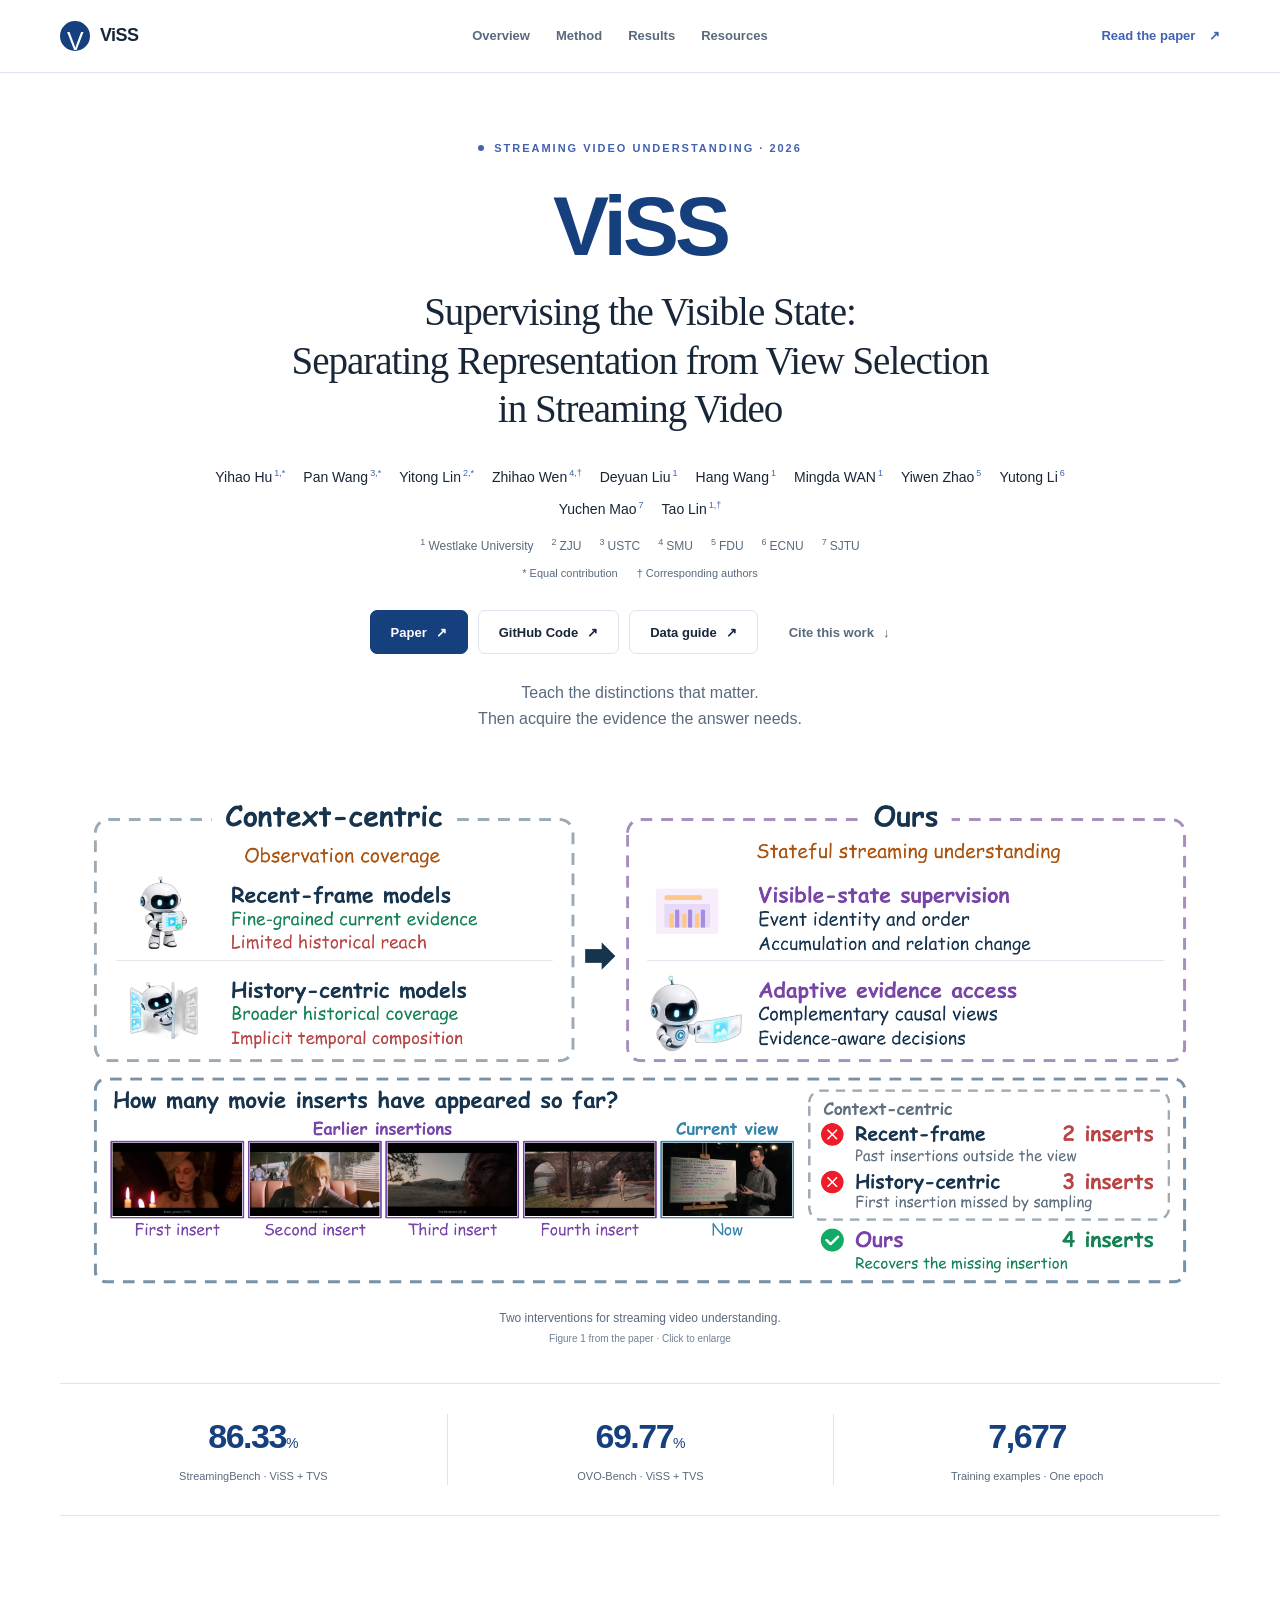
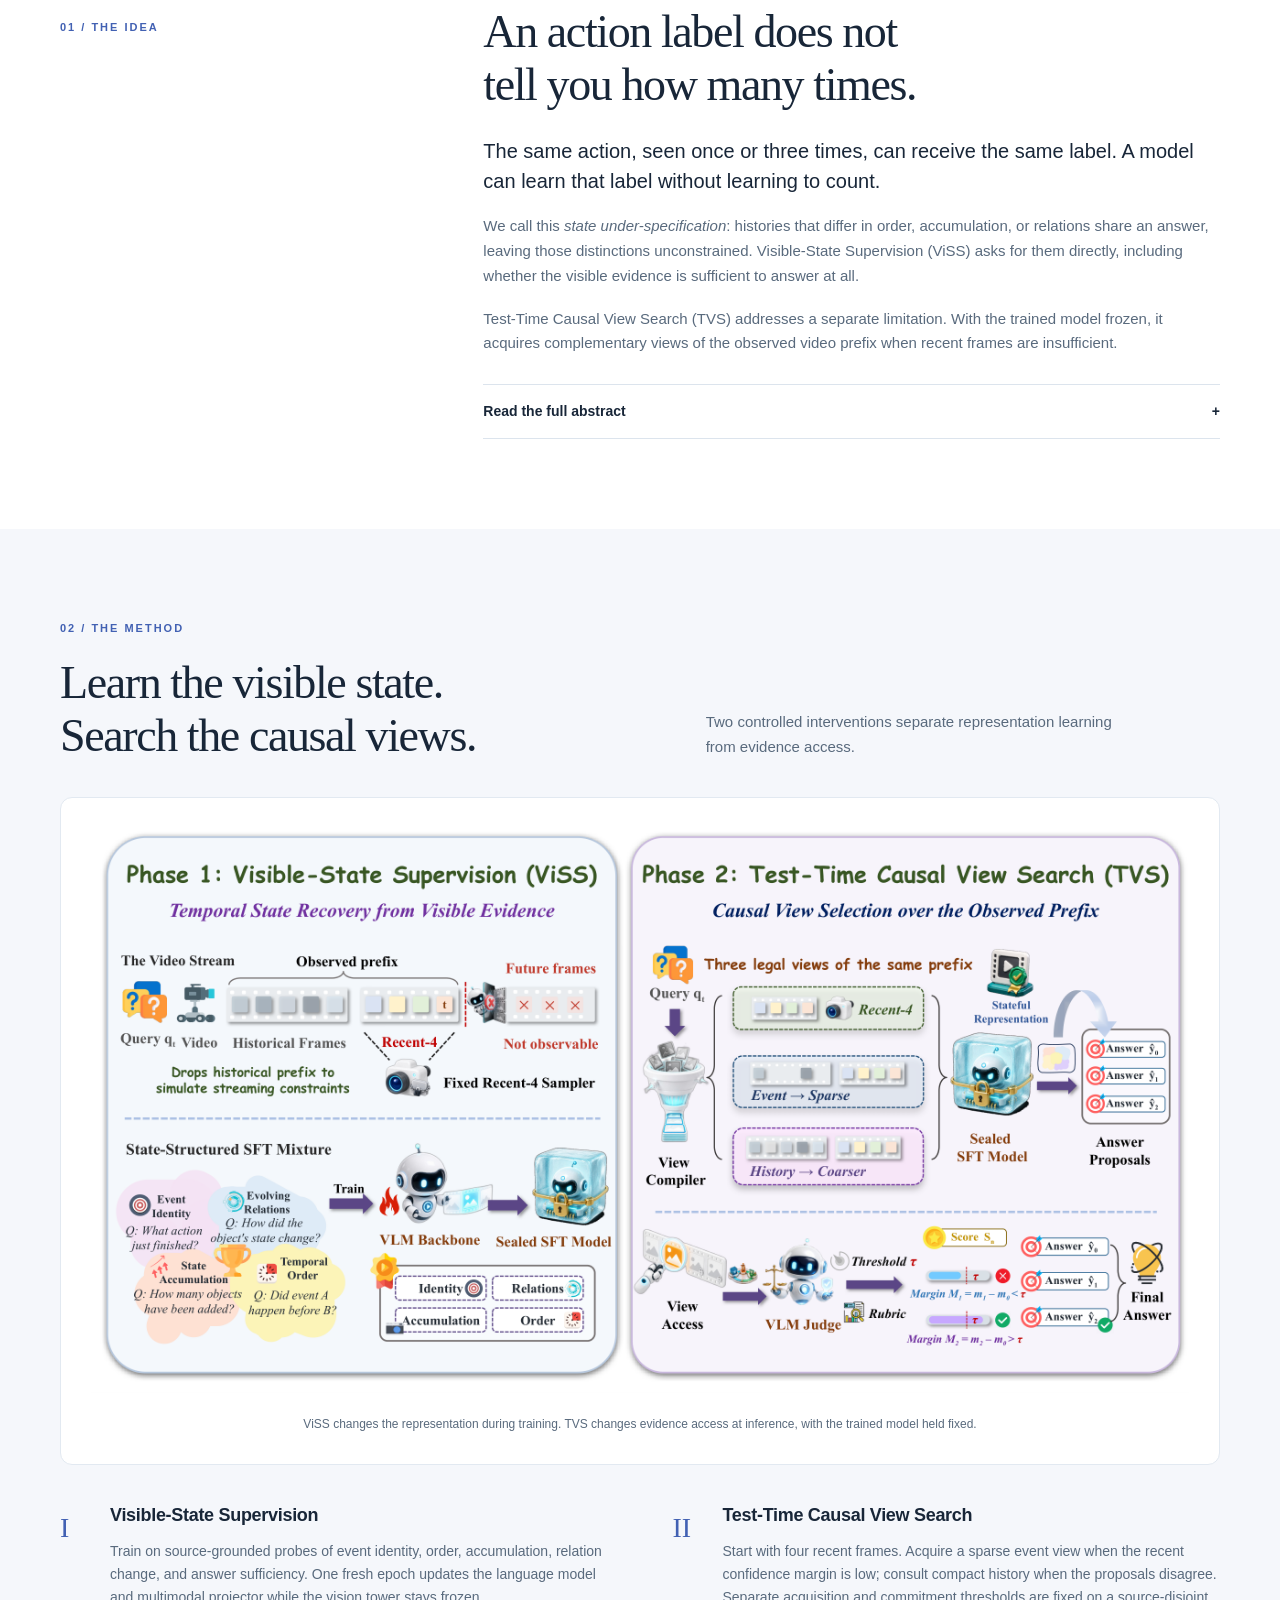
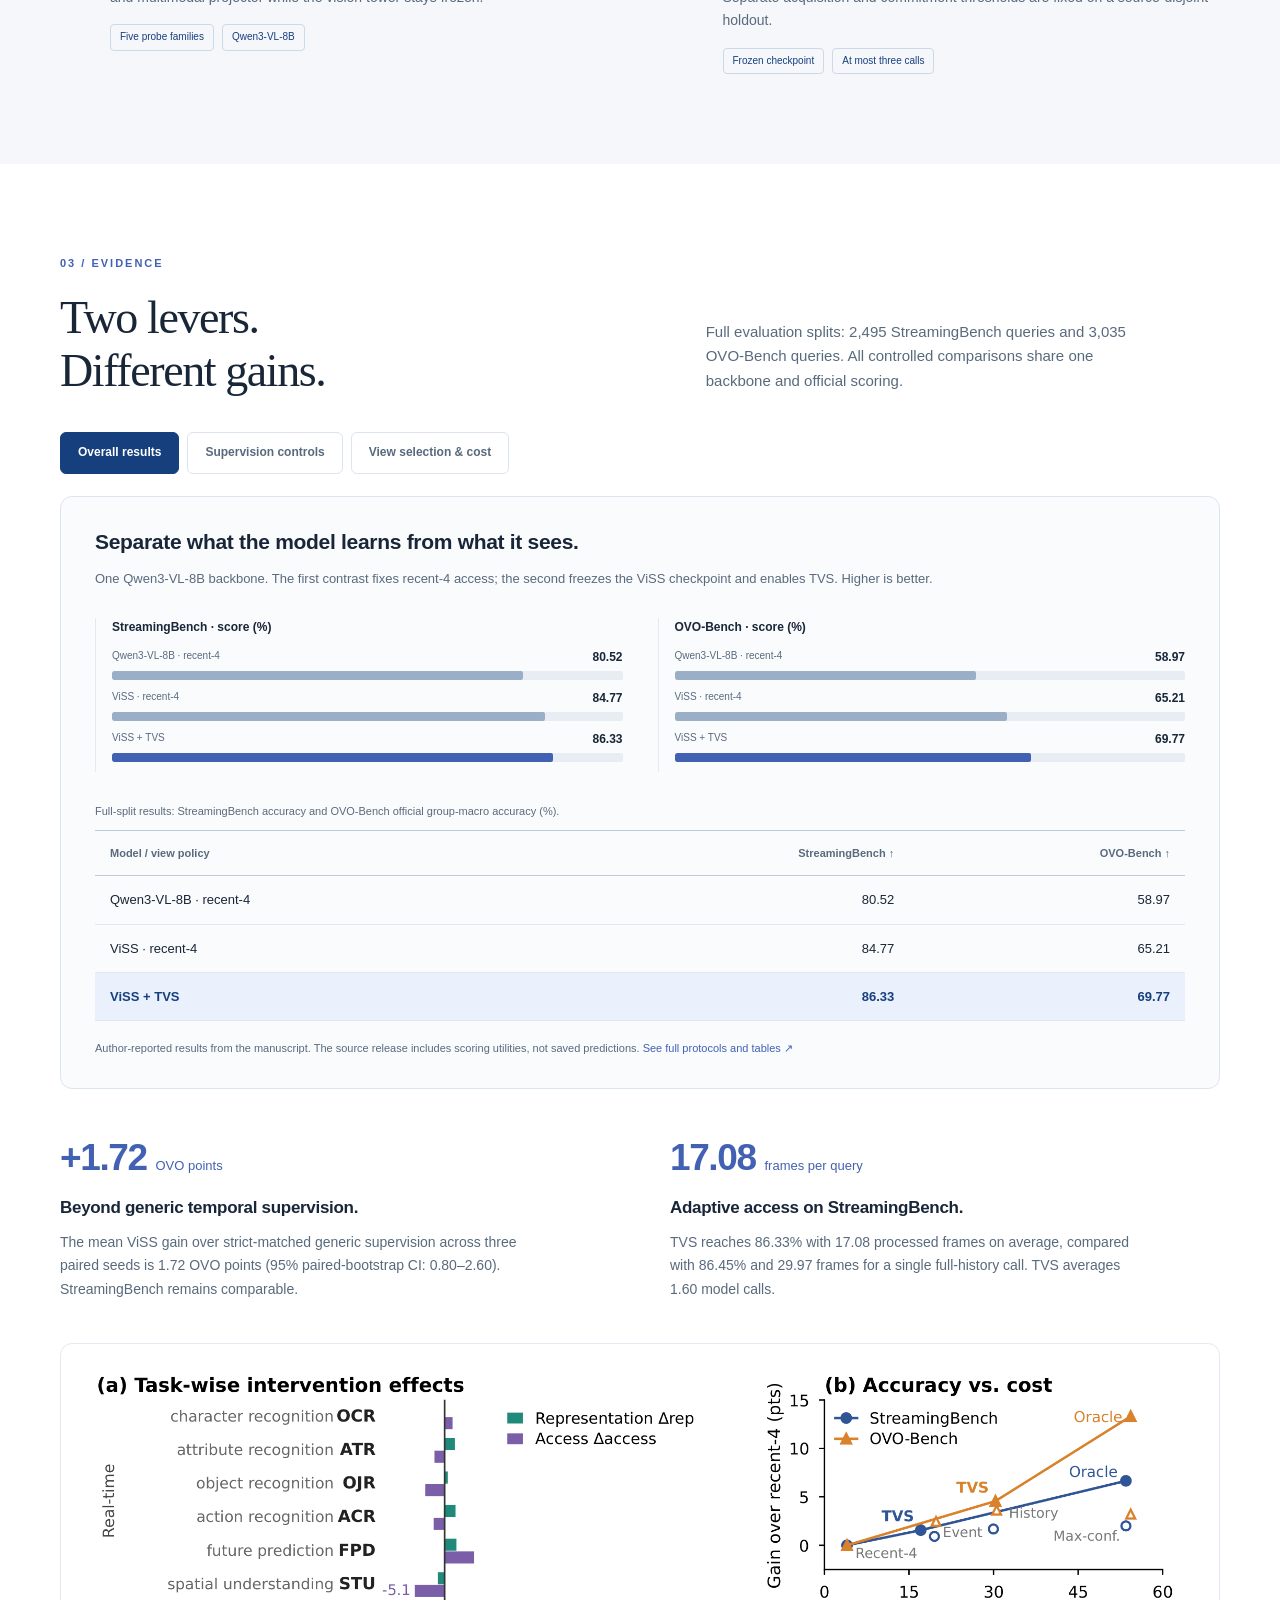
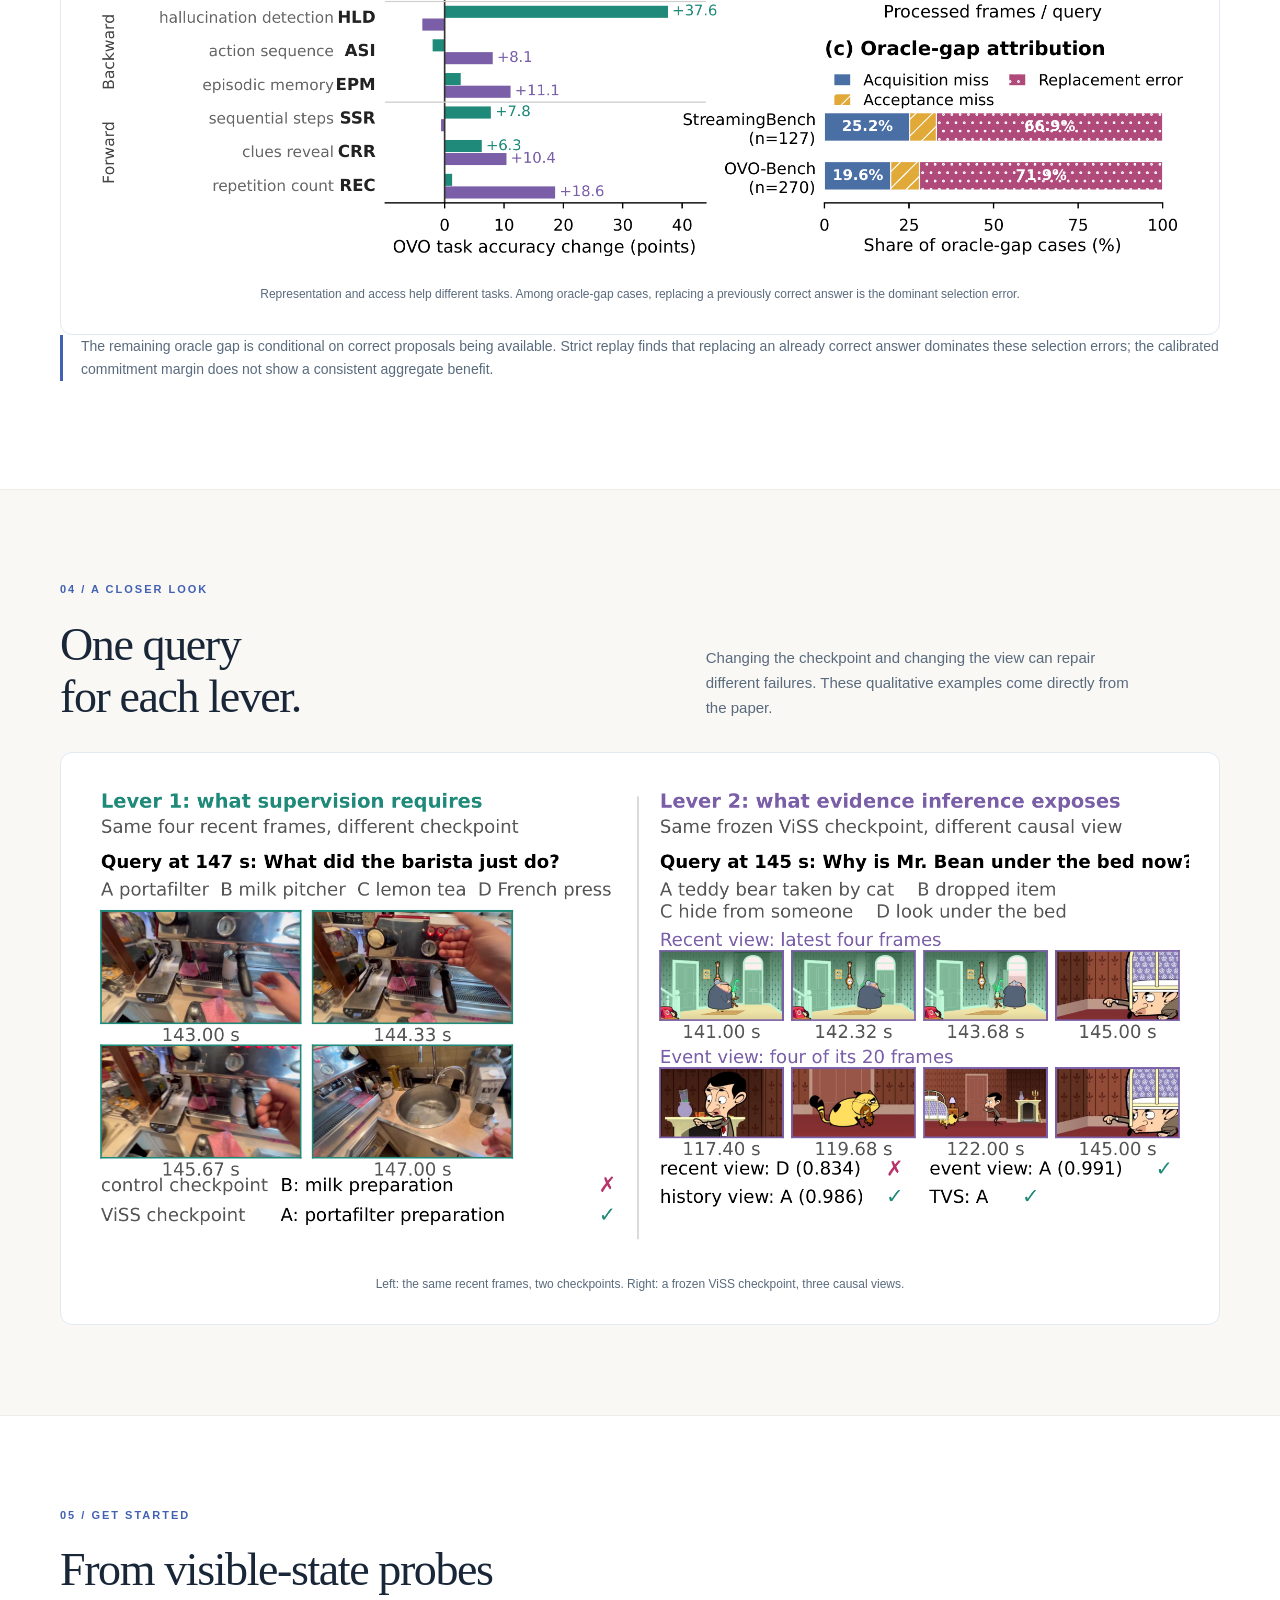
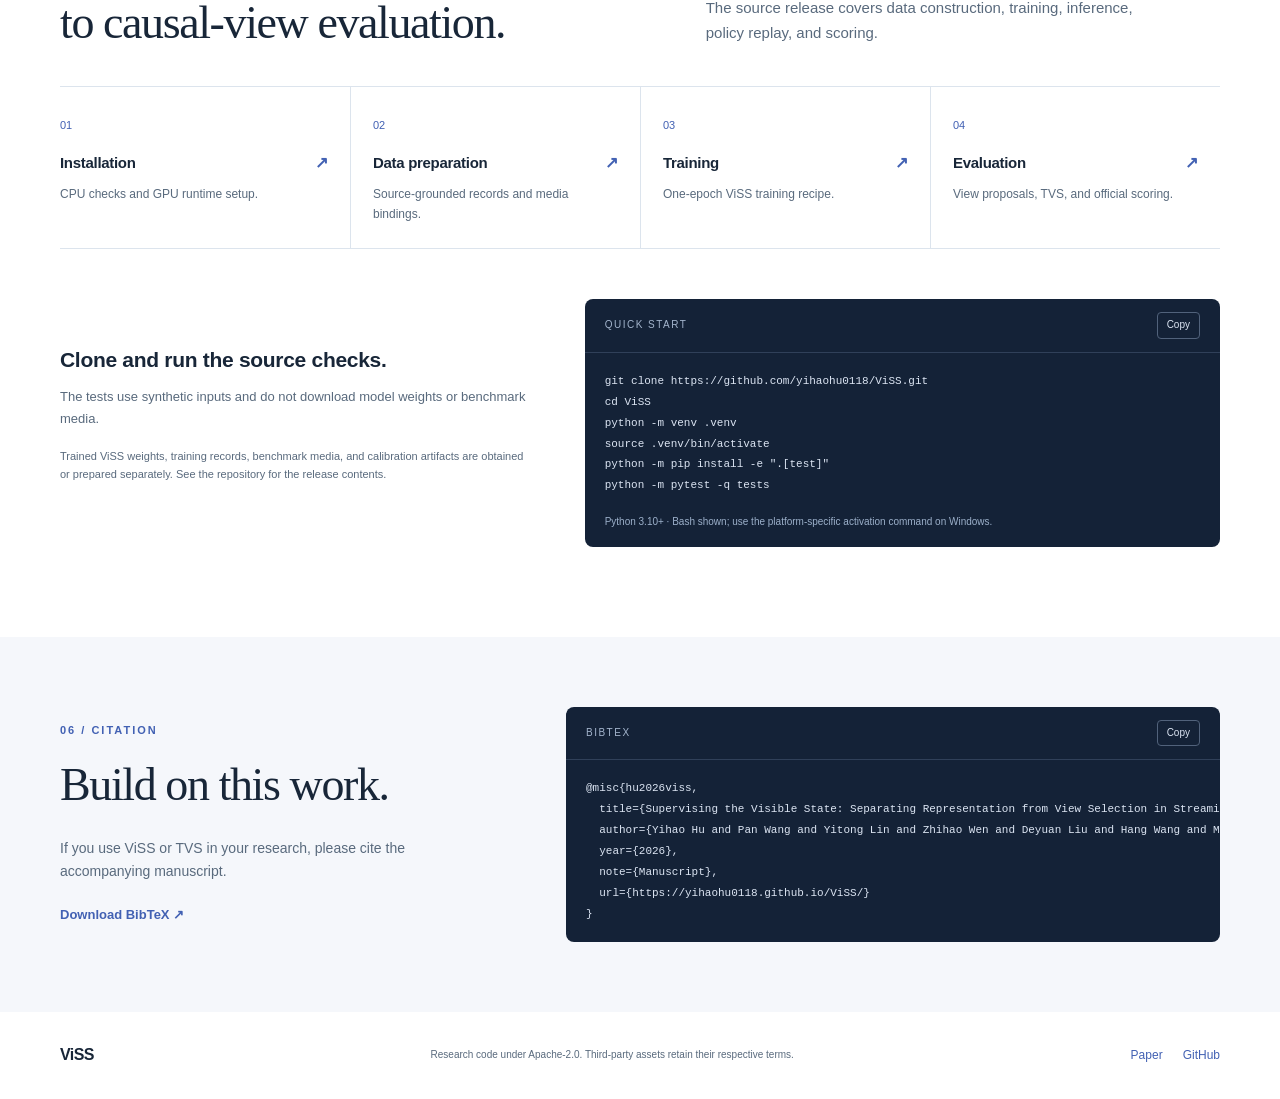
==== site/index.html @ 328c56e8 "Publish ViSS code and research project homepage" ====
<!doctype html>
<html lang="en">
<head>
  <meta charset="utf-8">
  <meta name="viewport" content="width=device-width, initial-scale=1">
  <meta name="description" content="ViSS supervises visible-state distinctions; Test-Time Causal View Search adapts evidence access for streaming video understanding. Paper, code, and results.">
  <meta name="theme-color" content="#f5f7fb">
  <meta property="og:title" content="ViSS — Supervising the Visible State">
  <meta property="og:description" content="Separating Representation from View Selection in Streaming Video.">
  <meta property="og:type" content="website">
  <meta property="og:url" content="https://yihaohu0118.github.io/ViSS/">
  <meta property="og:image" content="https://yihaohu0118.github.io/ViSS/assets/teaser.png">
  <meta name="twitter:card" content="summary_large_image">
  <link rel="canonical" href="https://yihaohu0118.github.io/ViSS/">
  <link rel="icon" type="image/svg+xml" href="assets/favicon.svg">
  <link rel="stylesheet" href="style.css">
  <title>ViSS | Supervising the Visible State</title>
  <script src="app.js" defer></script>
</head>
<body>
  <a class="skip-link" href="#main">Skip to content</a>
  <header class="site-header">
    <nav class="nav wrap" aria-label="Main navigation">
      <a class="wordmark" href="#top"><span class="brand-icon" aria-hidden="true">V</span>ViSS</a>
      <div class="nav-links"><a href="#overview">Overview</a><a href="#method">Method</a><a href="#results">Results</a><a href="#resources">Resources</a></div>
      <a class="nav-paper" href="assets/ViSS.pdf">Read the paper <span aria-hidden="true">↗</span></a>
    </nav>
  </header>
  <main id="main">
    <section id="top" class="hero wrap">
      <p class="eyebrow"><span></span> Streaming video understanding · 2026</p>
      <h1>ViSS</h1>
      <p class="paper-title">Supervising the Visible State:<br class="desktop-break"> Separating Representation from View Selection<br class="desktop-break"> in Streaming Video</p>
      <p class="authors"><span>Yihao Hu<sup>1,*</sup></span><span>Pan Wang<sup>3,*</sup></span><span>Yitong Lin<sup>2,*</sup></span><span>Zhihao Wen<sup>4,†</sup></span><span>Deyuan Liu<sup>1</sup></span><span>Hang Wang<sup>1</sup></span><span>Mingda WAN<sup>1</sup></span><span>Yiwen Zhao<sup>5</sup></span><span>Yutong Li<sup>6</sup></span><span>Yuchen Mao<sup>7</sup></span><span>Tao Lin<sup>1,†</sup></span></p>
      <p class="affiliations"><span><sup>1</sup>Westlake University</span><span><sup>2</sup>ZJU</span><span><sup>3</sup>USTC</span><span><sup>4</sup>SMU</span><span><sup>5</sup>FDU</span><span><sup>6</sup>ECNU</span><span><sup>7</sup>SJTU</span></p>
      <p class="author-notes">* Equal contribution <span>† Corresponding authors</span></p>
      <div class="hero-actions">
        <a class="button primary" href="assets/ViSS.pdf">Paper <span aria-hidden="true">↗</span></a>
        <a class="button" href="https://github.com/yihaohu0118/ViSS">GitHub Code <span aria-hidden="true">↗</span></a>
        <a class="button" href="https://github.com/yihaohu0118/ViSS/blob/main/docs/DATA.md">Data guide <span aria-hidden="true">↗</span></a>
        <a class="button subtle" href="#citation">Cite this work <span aria-hidden="true">↓</span></a>
      </div>
      <p class="hero-summary">Teach the distinctions that matter.<br>Then acquire the evidence the answer needs.</p>
      <figure class="hero-figure"><a href="assets/teaser.png" data-zoom><img src="assets/teaser.png" width="2100" height="936" alt="State under-specification leaves event identity, order, accumulation, relations, and answer sufficiency unconstrained. ViSS and TVS address representation and evidence access separately." fetchpriority="high"></a><figcaption>Two interventions for streaming video understanding. <span>Figure 1 from the paper · Click to enlarge</span></figcaption></figure>
      <div class="metrics" aria-label="Research highlights">
        <div><strong>86.33<span>%</span></strong><p>StreamingBench · ViSS + TVS</p></div>
        <div><strong>69.77<span>%</span></strong><p>OVO-Bench · ViSS + TVS</p></div>
        <div><strong>7,677</strong><p>Training examples · One epoch</p></div>
      </div>
    </section>

    <section id="overview" class="section overview wrap">
      <div class="section-label">01 / The idea</div>
      <div class="prose">
        <h2>An action label does not<br>tell you how many times.</h2>
        <p class="lead">The same action, seen once or three times, can receive the same label. A model can learn that label without learning to count.</p>
        <p>We call this <em>state under-specification</em>: histories that differ in order, accumulation, or relations share an answer, leaving those distinctions unconstrained. Visible-State Supervision (ViSS) asks for them directly, including whether the visible evidence is sufficient to answer at all.</p>
        <p>Test-Time Causal View Search (TVS) addresses a separate limitation. With the trained model frozen, it acquires complementary views of the observed video prefix when recent frames are insufficient.</p>
        <details class="abstract"><summary>Read the full abstract <span aria-hidden="true">+</span></summary><div id="abstract-text">An action seen once and the same action seen three times receive the same action-recognition label, so that supervision does not require a model to count. Answers shared across histories that differ in event order, accumulation, or relations leave those distinctions unconstrained; we call this state under-specification. Visible-State Supervision (ViSS) addresses it by training on source-grounded probes of event identity, order, accumulation, relation change, and answer sufficiency; under the same recent-frame interface it improves OVO-Bench over a strict-matched generic temporal supervision baseline while remaining comparable on StreamingBench, with the largest gain in hallucination detection. Test-Time Causal View Search (TVS) then adapts evidence access while keeping the learned model fixed, expanding from recent frames to sparse event and compact history views on demand. The two interventions separate representation from view selection: supervision particularly benefits hallucination detection and causal reasoning, access particularly benefits event recall and forward reasoning. Together they reach the best reported accuracy among the published systems compared here on StreamingBench and OVO-Bench at a fraction of the processed frames of exhaustive selection, and strict replay shows that most of the remaining gap to a three-view oracle is a correct answer that was later replaced. Streaming accuracy depends on what supervision asks the model to keep, what evidence inference exposes, and whether the model keeps a correct answer once it has one.<p><strong>Code:</strong> <a href="https://github.com/yihaohu0118/ViSS">github.com/yihaohu0118/ViSS</a><br><strong>Project Homepage:</strong> <a href="https://yihaohu0118.github.io/ViSS/">yihaohu0118.github.io/ViSS/</a></p></div></details>
      </div>
    </section>

    <section id="method" class="section method-section">
      <div class="wrap">
        <div class="section-label">02 / The method</div>
        <div class="section-heading"><h2>Learn the visible state.<br>Search the causal views.</h2><p>Two controlled interventions separate representation learning from evidence access.</p></div>
        <figure class="figure-panel"><a href="assets/method.png" data-zoom><img src="assets/method.png" width="2400" height="1234" alt="Phase 1 trains visible-state probes. Phase 2 freezes the model and expands from recent to event and compact-history views on demand." loading="lazy"></a><figcaption>ViSS changes the representation during training. TVS changes evidence access at inference, with the trained model held fixed.</figcaption></figure>
        <div class="method-steps">
          <article><span class="step-number">I</span><h3>Visible-State Supervision</h3><p>Train on source-grounded probes of event identity, order, accumulation, relation change, and answer sufficiency. One fresh epoch updates the language model and multimodal projector while the vision tower stays frozen.</p><div class="small-tags"><span>Five probe families</span><span>Qwen3-VL-8B</span></div></article>
          <article><span class="step-number">II</span><h3>Test-Time Causal View Search</h3><p>Start with four recent frames. Acquire a sparse event view when the recent confidence margin is low; consult compact history when the proposals disagree. Separate acquisition and commitment thresholds are fixed on a source-disjoint holdout.</p><div class="small-tags"><span>Frozen checkpoint</span><span>At most three calls</span></div></article>
        </div>
      </div>
    </section>

    <section id="results" class="section wrap">
      <div class="section-label">03 / Evidence</div>
      <div class="section-heading"><h2>Two levers.<br>Different gains.</h2><p>Full evaluation splits: 2,495 StreamingBench queries and 3,035 OVO-Bench queries. All controlled comparisons share one backbone and official scoring.</p></div>
      <div class="result-tabs" role="group" aria-label="Choose a result comparison">
        <button type="button" class="active" data-result="matched" aria-pressed="true">Overall results</button>
        <button type="button" data-result="controls" aria-pressed="false">Supervision controls</button>
        <button type="button" data-result="access" aria-pressed="false">View selection &amp; cost</button>
      </div>
      <div class="results-panel" aria-live="polite" aria-atomic="true">
        <h3 id="results-title">Separate what the model learns from what it sees.</h3>
        <p id="results-note">One Qwen3-VL-8B backbone. First fix recent-4 access; then freeze the ViSS checkpoint and enable TVS. Higher is better.</p>
        <div id="result-chart" class="chart" aria-hidden="true"></div>
        <div class="table-scroll" tabindex="0" aria-label="Benchmark result table">
          <table id="results-table">
            <caption>Full-split StreamingBench accuracy and OVO-Bench official group-macro accuracy (%).</caption>
            <thead><tr><th scope="col">Model / view policy</th><th scope="col">StreamingBench ↑</th><th scope="col">OVO-Bench ↑</th></tr></thead>
            <tbody><tr><th scope="row">Qwen3-VL-8B · recent-4</th><td>80.52</td><td>58.97</td></tr><tr><th scope="row">ViSS · recent-4</th><td>84.77</td><td>65.21</td></tr><tr class="highlight"><th scope="row">ViSS + TVS</th><td>86.33</td><td>69.77</td></tr></tbody>
          </table>
        </div>
        <p class="source-note">Author-reported results from the manuscript. The source release includes scoring utilities, not saved predictions. <a href="assets/ViSS.pdf">See full protocols and tables ↗</a></p>
      </div>
      <div class="findings">
        <article><p class="finding-number">+1.72 <small>OVO points</small></p><h3>Beyond generic temporal supervision.</h3><p>The mean ViSS gain over strict-matched generic supervision across three paired seeds is 1.72 OVO points (95% paired-bootstrap CI: 0.80–2.60). StreamingBench remains comparable.</p></article>
        <article><p class="finding-number">17.08 <small>frames per query</small></p><h3>Adaptive access on StreamingBench.</h3><p>TVS reaches 86.33% with 17.08 processed frames on average, compared with 86.45% and 29.97 frames for a single full-history call. TVS averages 1.60 model calls.</p></article>
      </div>
      <figure class="figure-panel wide-figure"><a href="assets/results.png" data-zoom><img src="assets/results.png" width="2100" height="936" alt="Task-level gains from representation and access, accuracy versus processed frames, and attribution of selection errors within the three-view oracle gap." loading="lazy"></a><figcaption>Representation and access help different tasks. Among oracle-gap cases, replacing a previously correct answer is the dominant selection error.</figcaption></figure>
      <p class="research-note">The remaining oracle gap is conditional on correct proposals being available. Strict replay finds that replacing an already correct answer dominates these selection errors; the calibrated commitment margin does not show a consistent aggregate benefit.</p>
    </section>

    <section class="section examples-section case-section">
      <div class="wrap">
        <div class="section-label">04 / A closer look</div>
        <div class="section-heading"><h2>One query<br>for each lever.</h2><p>Changing the checkpoint and changing the view can repair different failures. These qualitative examples come directly from the paper.</p></div>
        <figure class="figure-panel"><a href="assets/cases.png" data-zoom><img src="assets/cases.png" width="2100" height="898" alt="Two examples separate a checkpoint change under fixed recent frames from a view change on one frozen checkpoint." loading="lazy"></a><figcaption>Left: the same recent frames, two checkpoints. Right: a frozen ViSS checkpoint, three causal views.</figcaption></figure>
      </div>
    </section>

    <section id="resources" class="section wrap">
      <div class="section-label">05 / Get started</div>
      <div class="section-heading"><h2>From visible-state probes<br>to causal-view evaluation.</h2><p>The source release covers data construction, training, inference, policy replay, and scoring.</p></div>
      <div class="resource-grid">
        <a href="https://github.com/yihaohu0118/ViSS/blob/main/docs/INSTALL.md"><span class="resource-index">01</span><h3>Installation <span>↗</span></h3><p>CPU checks and GPU runtime setup.</p></a>
        <a href="https://github.com/yihaohu0118/ViSS/blob/main/docs/DATA.md"><span class="resource-index">02</span><h3>Data preparation <span>↗</span></h3><p>Source-grounded records and media bindings.</p></a>
        <a href="https://github.com/yihaohu0118/ViSS/blob/main/docs/TRAINING.md"><span class="resource-index">03</span><h3>Training <span>↗</span></h3><p>One-epoch ViSS training recipe.</p></a>
        <a href="https://github.com/yihaohu0118/ViSS/blob/main/docs/EVALUATION.md"><span class="resource-index">04</span><h3>Evaluation <span>↗</span></h3><p>View proposals, TVS, and official scoring.</p></a>
      </div>
      <div class="quickstart">
        <div><h3>Clone and run the source checks.</h3><p>The tests use synthetic inputs and do not download model weights or benchmark media.</p><p class="muted">Trained ViSS weights, training records, benchmark media, and calibration artifacts are obtained or prepared separately. See the repository for the release contents.</p></div>
        <div class="code-panel"><div class="code-label">Quick start <button type="button" class="copy-button" data-copy="quickstart">Copy</button></div><pre><code id="quickstart">git clone https://github.com/yihaohu0118/ViSS.git
cd ViSS
python -m venv .venv
source .venv/bin/activate
python -m pip install -e ".[test]"
python -m pytest -q tests</code></pre><p class="code-footnote">Python 3.10+ · Bash shown; use the platform-specific activation command on Windows.</p></div>
      </div>
    </section>

    <section id="citation" class="section citation-section">
      <div class="wrap citation-grid">
        <div><div class="section-label">06 / Citation</div><h2>Build on this work.</h2><p>If you use ViSS or TVS in your research, please cite the accompanying manuscript.</p><a class="text-link" href="assets/citation.bib" download>Download BibTeX ↗</a></div>
        <div class="code-panel"><div class="code-label">BibTeX <button type="button" class="copy-button" data-copy="bibtex">Copy</button></div><pre><code id="bibtex">@misc{hu2026viss,
  title={Supervising the Visible State: Separating Representation from View Selection in Streaming Video},
  author={Yihao Hu and Pan Wang and Yitong Lin and Zhihao Wen and Deyuan Liu and Hang Wang and Mingda Wan and Yiwen Zhao and Yutong Li and Yuchen Mao and Tao Lin},
  year={2026},
  note={Manuscript},
  url={https://yihaohu0118.github.io/ViSS/}
}</code></pre></div>
      </div>
    </section>
  </main>
  <footer class="footer wrap"><a class="wordmark" href="#top">ViSS</a><p>Research code under Apache-2.0. Third-party assets retain their respective terms.</p><div><a href="assets/ViSS.pdf">Paper</a><a href="https://github.com/yihaohu0118/ViSS">GitHub</a></div></footer>
  <dialog id="image-viewer" aria-label="Expanded research figure"><button type="button" class="close-viewer">Close ×</button><img id="expanded-image" alt=""><p id="expanded-caption"></p></dialog>
  <p id="copy-status" class="sr-only" role="status" aria-live="polite"></p>
</body>
</html>
---- site/style.css ----
:root{--ink:#182638;--muted:#596a7d;--blue:#285db7;--deep:#163f7e;--line:#dce4ed;--light:#f2f6fb;--paper:#fff;--serif:Georgia,"Times New Roman",serif}
*{box-sizing:border-box}html{scroll-behavior:smooth;scroll-padding-top:85px}body{margin:0;color:var(--ink);background:var(--paper);font-family:Inter,-apple-system,BlinkMacSystemFont,"Segoe UI",sans-serif;line-height:1.65;-webkit-font-smoothing:antialiased}a{color:var(--blue);text-decoration:none}a:hover{text-decoration:underline}button{font:inherit;cursor:pointer}a,button,summary{touch-action:manipulation}button:focus-visible,a:focus-visible,summary:focus-visible,[tabindex]:focus-visible{outline:3px solid #de9d1c;outline-offset:5px}.wrap{width:min(1160px,calc(100% - 64px));margin-inline:auto}.site-header{position:sticky;top:0;z-index:10;background:rgba(255,255,255,.96);border-bottom:1px solid var(--line);backdrop-filter:blur(16px)}.nav{height:72px;display:flex;align-items:center;justify-content:space-between;gap:24px}.wordmark{font-size:18px;font-weight:750;letter-spacing:-.6px;color:var(--ink);display:inline-flex;align-items:center;gap:10px}.brand-icon{display:grid;place-items:center;width:30px;height:30px;background:var(--deep);color:#fff;border-radius:50%;font-size:25px;font-weight:400}.nav-links{display:flex;gap:26px}.nav-links a,.nav-paper{font-size:13px;font-weight:600;color:var(--muted)}.nav-paper{color:var(--blue)}.nav-paper span{margin-left:10px}.hero{text-align:center;padding-top:66px}.eyebrow,.section-label{text-transform:uppercase;letter-spacing:2px;font-size:11px;font-weight:700;color:var(--blue)}.eyebrow{display:flex;justify-content:center;align-items:center;gap:10px}.eyebrow span{width:6px;height:6px;border-radius:50%;background:var(--blue)}h1{font-size:clamp(48px,7vw,84px);line-height:1.08;letter-spacing:-4px;font-weight:750;color:var(--deep);margin:24px 0 16px}.paper-title{font-family:var(--serif);font-size:clamp(24px,3.1vw,39px);line-height:1.25;letter-spacing:-1px;margin:0 auto 30px;max-width:1000px}.authors{display:flex;flex-wrap:wrap;justify-content:center;gap:5px 18px;max-width:900px;margin:0 auto;font-size:14px;font-weight:500;line-height:1.9}.authors sup{font-size:9px;margin-left:2px;color:var(--blue)}.affiliations{display:flex;flex-wrap:wrap;justify-content:center;gap:4px 18px;color:var(--muted);font-size:12px;margin:13px 0 7px}.affiliations sup{font-size:9px;margin-right:3px}.author-notes{font-size:11px;color:var(--muted);margin:0}.author-notes span{margin-left:16px}.hero-actions{display:flex;justify-content:center;gap:10px;flex-wrap:wrap;margin:28px 0 26px}.button{display:inline-flex;align-items:center;justify-content:center;gap:9px;min-height:44px;padding:9px 20px;background:white;border:1px solid var(--line);border-radius:7px;font-size:13px;font-weight:650;color:var(--ink);transition:background .15s,transform .15s}.button:hover{background:var(--light);text-decoration:none;transform:translateY(-2px)}.button svg{width:16px;height:16px}.button.primary{background:var(--deep);border-color:var(--deep);color:white}.button.primary:hover{background:var(--blue)}.button.subtle{border-color:transparent;color:var(--muted)}.hero-summary{font-size:16px;color:var(--muted);line-height:1.6;margin:0 0 36px}figure{margin:0}img{display:block;max-width:100%;height:auto}figure a{display:block;cursor:zoom-in}figure figcaption{font-size:12px;line-height:1.6;color:var(--muted);margin-top:17px}.hero-figure{padding:22px 16px 0}.hero-figure figcaption span{display:block;font-size:10px;color:#718093;margin-top:3px}.metrics{display:grid;grid-template-columns:repeat(3,1fr);border-top:1px solid var(--line);border-bottom:1px solid var(--line);padding:30px 0;margin-top:36px}.metrics>div+div{border-left:1px solid var(--line)}.metrics strong{font-size:34px;letter-spacing:-1.5px;color:var(--deep);font-weight:650;line-height:1.3}.metrics strong span{font-size:14px;letter-spacing:0;font-weight:500}.metrics p{font-size:11px;color:var(--muted);margin:8px 8px 0}.section{padding-top:90px;padding-bottom:90px;scroll-margin-top:0}.section-label{margin-bottom:20px}.overview{display:grid;grid-template-columns:1fr 2fr;gap:55px}.overview>.section-label{padding-top:12px}h2{font-family:var(--serif);font-weight:400;font-size:clamp(31px,4vw,46px);line-height:1.15;letter-spacing:-1.4px;margin:0 0 25px}p{margin:0 0 18px}.prose p,.section-heading p,.example-grid p,.quickstart p,.citation-grid p{color:var(--muted);font-size:15px}.prose .lead{font-size:20px;color:var(--ink);line-height:1.5}.abstract{border-top:1px solid var(--line);border-bottom:1px solid var(--line);margin-top:28px;font-size:14px}.abstract summary{padding:15px 0;list-style:none;cursor:pointer;display:flex;justify-content:space-between;font-weight:600}.abstract summary::-webkit-details-marker{display:none}.abstract[open] summary span{transform:rotate(45deg)}.abstract #abstract-text{padding:4px 0 18px;color:var(--muted);line-height:1.8}.method-section{background:var(--light)}.section-heading{display:grid;grid-template-columns:1.1fr 1fr;gap:80px;align-items:end;margin-bottom:34px}.section-heading h2{margin-bottom:0}.section-heading p{max-width:440px;margin:0 0 4px}.figure-panel{background:white;padding:30px;border:1px solid #e2e9f1;border-radius:12px}.figure-panel figcaption{text-align:center;max-width:850px;margin:22px auto 0}.method-steps{display:grid;grid-template-columns:1fr 1fr;gap:65px;margin-top:38px}.method-steps article{position:relative;padding-left:50px}.step-number{position:absolute;left:0;top:2px;font-family:var(--serif);font-size:28px;color:var(--blue)}h3{font-size:18px;line-height:1.4;letter-spacing:-.3px;margin:0 0 12px;font-weight:650}.method-steps p{font-size:14px;color:var(--muted);margin-bottom:15px}.small-tags{display:flex;flex-wrap:wrap;gap:8px;font-size:10px;color:var(--deep)}.small-tags span{padding:4px 9px;border:1px solid #ccd9e8;border-radius:4px}.result-tabs{display:flex;gap:8px;margin-bottom:22px;flex-wrap:wrap}.result-tabs button{padding:10px 17px;border:1px solid var(--line);border-radius:6px;background:white;font-size:12px;font-weight:600;color:var(--muted)}.result-tabs button.active{background:var(--deep);border-color:var(--deep);color:white}.results-panel{background:#fafbfd;border:1px solid var(--line);border-radius:12px;padding:30px 34px}.results-panel h3{font-size:21px}.results-panel>p{font-size:13px;color:var(--muted);max-width:850px}.chart{display:grid;grid-template-columns:repeat(3,1fr);gap:35px;margin:28px 0 30px}.chart-column{border-left:1px solid #e5eaf0;padding-left:16px}.chart-title{font-size:12px;font-weight:650;margin-bottom:12px}.bar-row{margin:10px 0}.bar-label{display:flex;justify-content:space-between;font-size:10px;color:var(--muted);gap:6px;line-height:1.4}.bar-label strong{font-size:12px;color:var(--ink)}.bar-track{height:9px;border-radius:2px;background:#e8edf3;overflow:hidden;margin-top:5px}.bar-fill{height:100%;background:#9baec8;border-radius:2px}.bar-fill.ours{background:var(--blue)}.table-scroll{overflow-x:auto}table{border-collapse:collapse;width:100%;text-align:right;font-size:13px;font-variant-numeric:tabular-nums}caption{text-align:left;font-size:11px;color:var(--muted);padding:0 0 10px}thead{border-top:1px solid #bdcadb;border-bottom:1px solid #bdcadb;font-size:11px;color:var(--muted)}th,td{padding:13px 15px;white-space:nowrap}th:first-child{text-align:left}tbody tr{border-bottom:1px solid #e1e7ef}tbody th{font-weight:500}.highlight{background:#eaf1fc;color:var(--deep);font-weight:700}.highlight th{font-weight:700}.results-panel .source-note{font-size:11px;margin:18px 0 0;max-width:none}.findings{display:grid;grid-template-columns:1fr 1fr;gap:60px;margin-top:38px}.finding-number{font-size:37px;color:var(--blue);letter-spacing:-1.4px;margin-bottom:8px;font-weight:550}.finding-number small{font-size:13px;letter-spacing:0;font-weight:450}.findings h3{font-size:17px}.findings article>p:last-child{font-size:14px;color:var(--muted);max-width:480px;margin-bottom:0}.examples-section{background:#f9f8f5;border-block:1px solid #eeece6}.example-grid{display:grid;grid-template-columns:.8fr 1.2fr;gap:70px;align-items:center}.example-grid figure{background:white;border:1px solid #e6e3dc;border-radius:10px;padding:20px}.example-grid figure img{max-height:640px;object-fit:contain;margin:auto}.example-grid figure figcaption{text-align:center;font-size:10px}.example-grid .muted{font-size:12px}.text-link{font-size:13px;font-weight:600}.text-link span{margin-left:20px}.resource-grid{display:grid;grid-template-columns:repeat(4,1fr);border-block:1px solid var(--line);margin:36px 0 50px}.resource-grid>a{padding:24px 22px 24px 0;color:var(--ink);text-decoration:none}.resource-grid>a+a{border-left:1px solid var(--line);padding-left:22px}.resource-grid>a:hover{background:var(--light)}.resource-index{font-size:11px;color:var(--blue)}.resource-grid h3{font-size:15px;margin:15px 0 10px;display:flex;justify-content:space-between;gap:10px}.resource-grid h3 span{font-size:16px;color:var(--blue)}.resource-grid p{font-size:12px;color:var(--muted);margin:0}.quickstart{display:grid;grid-template-columns:.85fr 1.15fr;gap:55px;align-items:center}.quickstart h3{font-size:21px}.quickstart p{font-size:13px}.quickstart .muted{font-size:11px}.code-panel{background:#142237;border-radius:8px;overflow:hidden;color:#dce5f3;min-width:0}.code-label{display:flex;justify-content:space-between;align-items:center;padding:13px 20px;border-bottom:1px solid #304059;text-transform:uppercase;letter-spacing:1.5px;color:#a4b5cd;font-size:10px}.copy-button{border:1px solid #51627b;background:transparent;color:#dce5f3;border-radius:4px;padding:4px 9px;font-size:10px;letter-spacing:0;text-transform:none}.copy-button:hover{background:#2f425f}.code-panel pre{overflow-x:auto;font-size:11px;line-height:1.9;padding:18px 20px;margin:0}.code-panel code{font-family:"SFMono-Regular",Consolas,"Liberation Mono",monospace}.code-panel .code-footnote{font-size:10px;color:#9cb0ca;padding:0 20px 16px;margin:0}.citation-section{background:var(--light);padding-block:70px}.citation-grid{display:grid;grid-template-columns:.8fr 1.2fr;gap:70px;align-items:center}.citation-grid p{font-size:14px}.footer{display:flex;justify-content:space-between;align-items:center;gap:30px;padding-block:30px}.footer .wordmark{font-size:16px}.footer p{font-size:10px;color:var(--muted);margin:0}.footer>div{display:flex;gap:20px;font-size:12px}.muted{color:var(--muted)}dialog{border:0;border-radius:10px;padding:50px 22px 20px;max-width:94vw;max-height:94vh;background:white}dialog::backdrop{background:rgba(10,24,43,.84)}dialog img{max-height:78vh;object-fit:contain;margin:auto}dialog p{font-size:12px;max-width:1000px;margin:14px auto 0;color:var(--muted)}.close-viewer{position:absolute;right:15px;top:12px;background:var(--light);border:1px solid var(--line);border-radius:5px;padding:5px 12px;font-size:12px}.sr-only{position:absolute;width:1px;height:1px;padding:0;margin:-1px;overflow:hidden;clip:rect(0,0,0,0);white-space:nowrap;border:0}.skip-link{position:fixed;top:8px;left:8px;z-index:99;background:white;padding:8px 16px;transform:translateY(-160%)}.skip-link:focus{transform:translateY(0)}
@media(max-width:900px){.nav-links{gap:16px}.nav-paper{display:none}.section-heading{gap:35px}.overview{grid-template-columns:1fr;gap:8px}.method-steps{gap:30px}.example-grid{gap:35px;grid-template-columns:.8fr 1.2fr}.quickstart{grid-template-columns:1fr;gap:15px}.citation-grid{grid-template-columns:1fr;gap:15px}.resource-grid{grid-template-columns:repeat(2,1fr)}.resource-grid>a:nth-child(3){border-left:0;padding-left:0;border-top:1px solid var(--line)}.resource-grid>a:nth-child(4){border-top:1px solid var(--line)}.chart{gap:20px}.results-panel{padding:25px}}
@media(max-width:600px){.wrap{width:calc(100% - 36px)}.nav{height:60px;gap:10px}.wordmark{font-size:16px}.brand-icon{width:25px;height:25px;font-size:22px}.nav-links{gap:14px}.nav-links a{font-size:11px}.nav-links a:nth-child(1),.nav-links a:nth-child(4){display:none}.hero{padding-top:42px}h1{font-size:51px;letter-spacing:-2.8px}.eyebrow{font-size:9px;letter-spacing:1.5px}.paper-title{font-size:25px;letter-spacing:-.7px;margin-bottom:22px}.desktop-break{display:none}.authors{font-size:12px;gap:3px 12px}.affiliations{font-size:10px;gap:3px 12px}.author-notes{font-size:10px}.hero-actions{gap:7px;margin-block:23px}.button{font-size:11px;padding:8px 13px;min-height:41px}.hero-summary{font-size:13px;margin-bottom:25px}.hero-figure{padding:5px 0 0}.hero-figure figcaption{font-size:10px}.metrics{padding:23px 0;margin-top:25px}.metrics strong{font-size:23px;letter-spacing:-1px}.metrics strong span{display:block;font-size:10px;line-height:1.5}.metrics p{font-size:9px;line-height:1.4;margin:8px 7px 0}.section{padding-block:54px}.section-label{font-size:10px;margin-bottom:15px}.overview{gap:0}h2{font-size:32px;letter-spacing:-1px}.prose .lead{font-size:18px}.prose p{font-size:14px}.section-heading{display:block;margin-bottom:25px}.section-heading h2{margin-bottom:18px}.section-heading p{font-size:14px}.figure-panel{padding:14px}.figure-panel figcaption{font-size:10px;margin-top:14px}.method-steps{grid-template-columns:1fr;gap:30px}.method-steps article{padding-left:38px}.method-steps p{font-size:13px}.method-steps h3{font-size:17px}.result-tabs{gap:6px}.result-tabs button{font-size:10px;padding:8px 9px}.results-panel{padding:20px 16px}.results-panel h3{font-size:18px}.results-panel>p{font-size:12px}.chart{grid-template-columns:1fr;gap:12px}.chart-column{padding-left:12px}.chart-title{margin-bottom:5px}.bar-row{margin:7px 0}.bar-track{height:7px}.bar-label{font-size:10px}th,td{padding:12px 10px}table{font-size:11px}.findings{grid-template-columns:1fr;gap:25px}.finding-number{font-size:32px}.findings article>p:last-child{font-size:13px}.example-grid{grid-template-columns:1fr;gap:20px}.example-grid figure{padding:15px}.resource-grid{margin-block:25px 35px}.resource-grid>a{padding:20px 15px 20px 0}.resource-grid>a+a{padding-left:15px}.resource-grid h3{font-size:14px}.resource-grid p{font-size:11px}.quickstart{gap:12px}.code-panel pre{font-size:10px;padding:15px}.code-label{padding:10px 15px}.citation-grid{gap:12px}.footer{flex-wrap:wrap;gap:18px}.footer p{order:3;width:100%}dialog{max-width:97vw;padding-inline:10px}.section{scroll-margin-top:0}}
@media(prefers-reduced-motion:reduce){html{scroll-behavior:auto}*{transition:none!important}}

/* ViSS: two complementary interventions, one coherent research narrative. */
:root{--blue:#4261b3;--light:#f5f7fb}
.chart{grid-template-columns:repeat(2,minmax(0,1fr))}
.hero h1{letter-spacing:-4px}.hero .paper-title{max-width:920px;margin-inline:auto}
.wide-figure{margin-top:42px}.wide-figure img{width:100%}
.research-note{border-left:3px solid var(--blue);padding-left:18px;color:var(--muted);font-size:14px}
.case-section .section-heading{margin-bottom:28px}
@media(max-width:600px){.chart{grid-template-columns:1fr}.hero h1{letter-spacing:-2px}.wide-figure{margin-top:24px}}
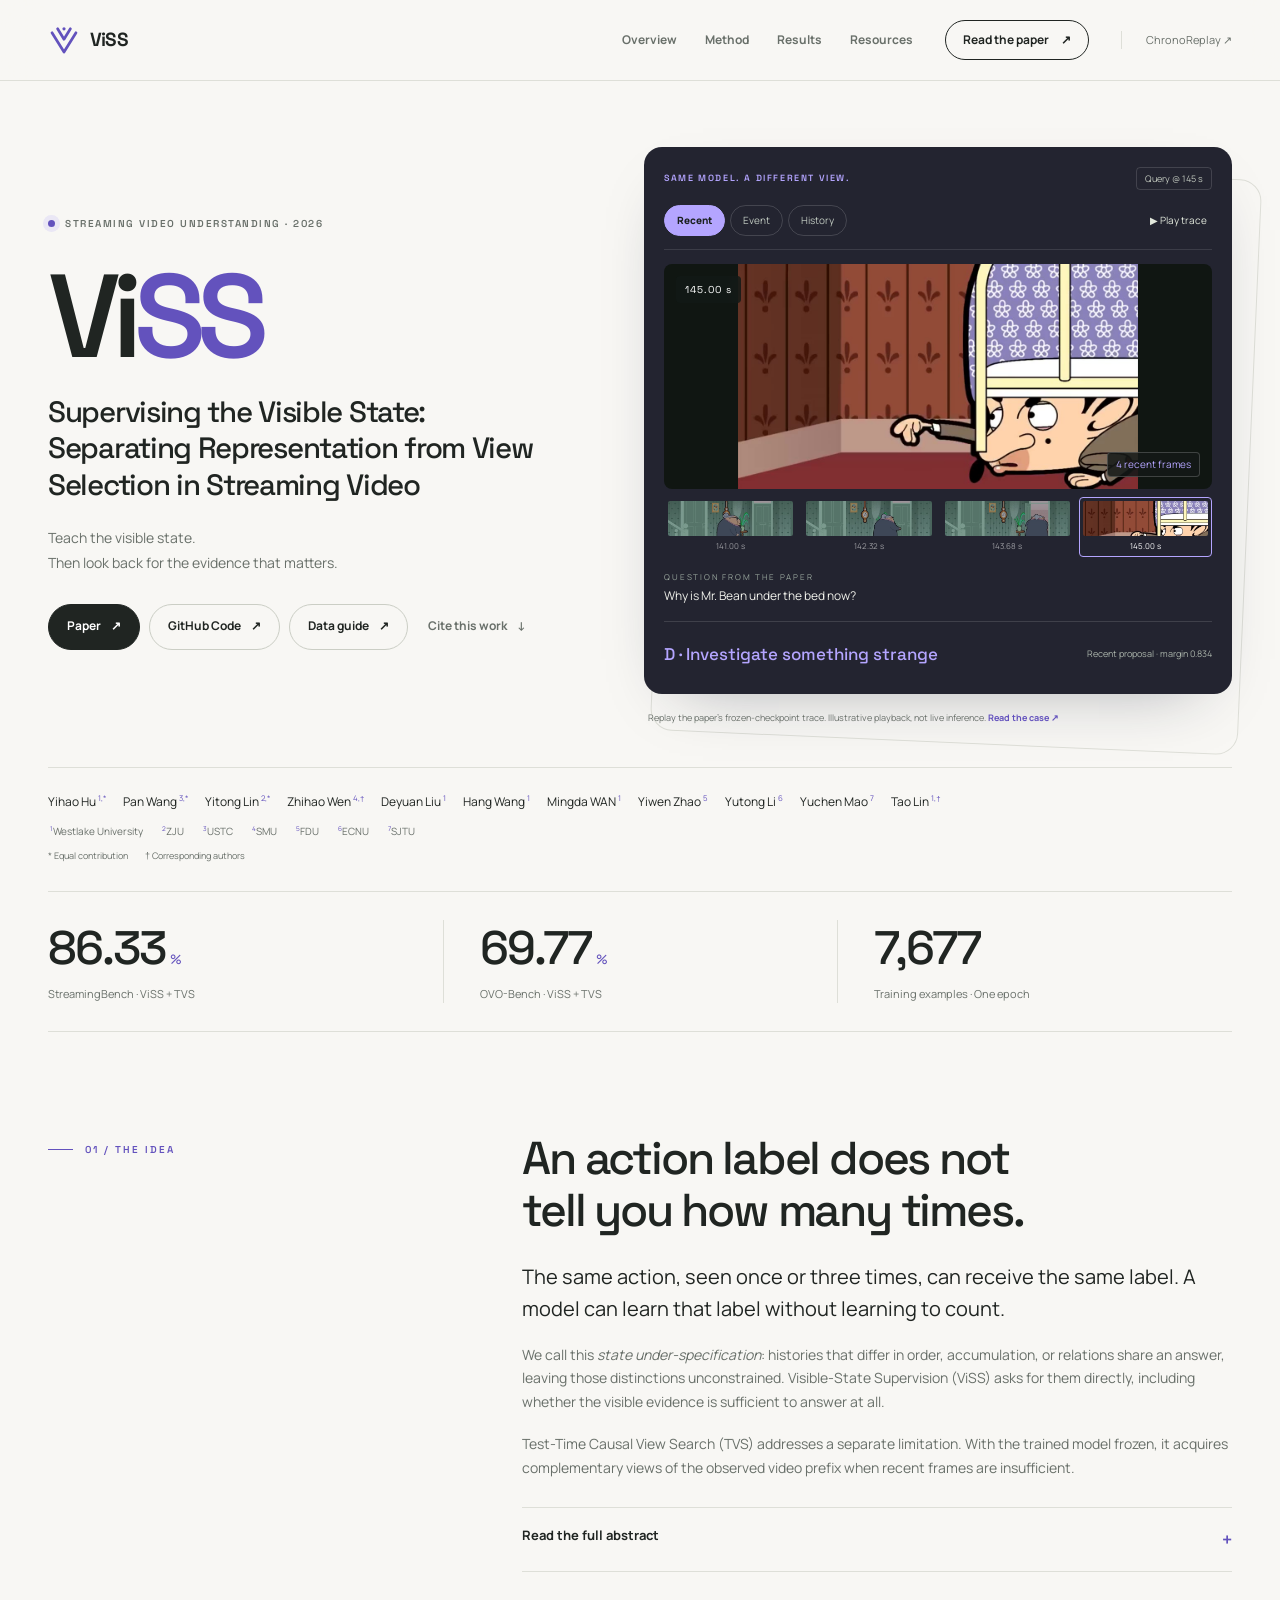
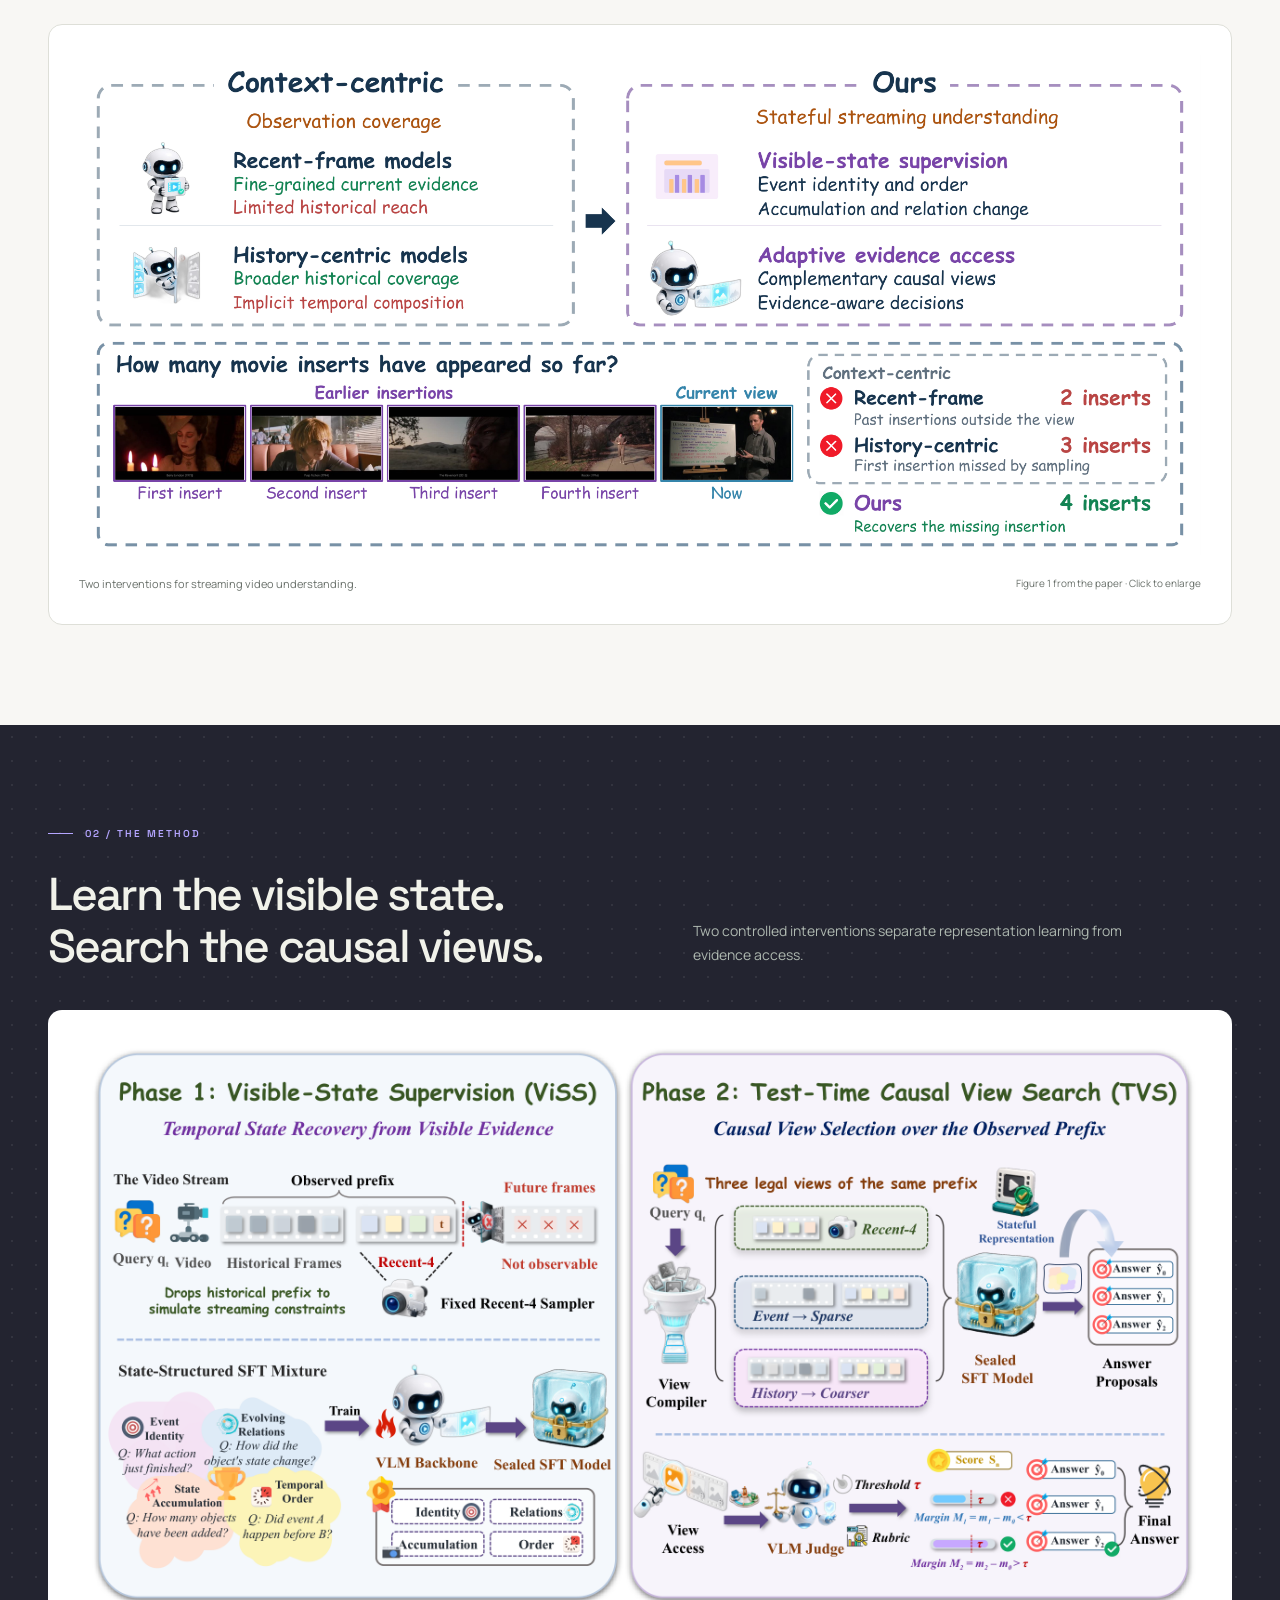
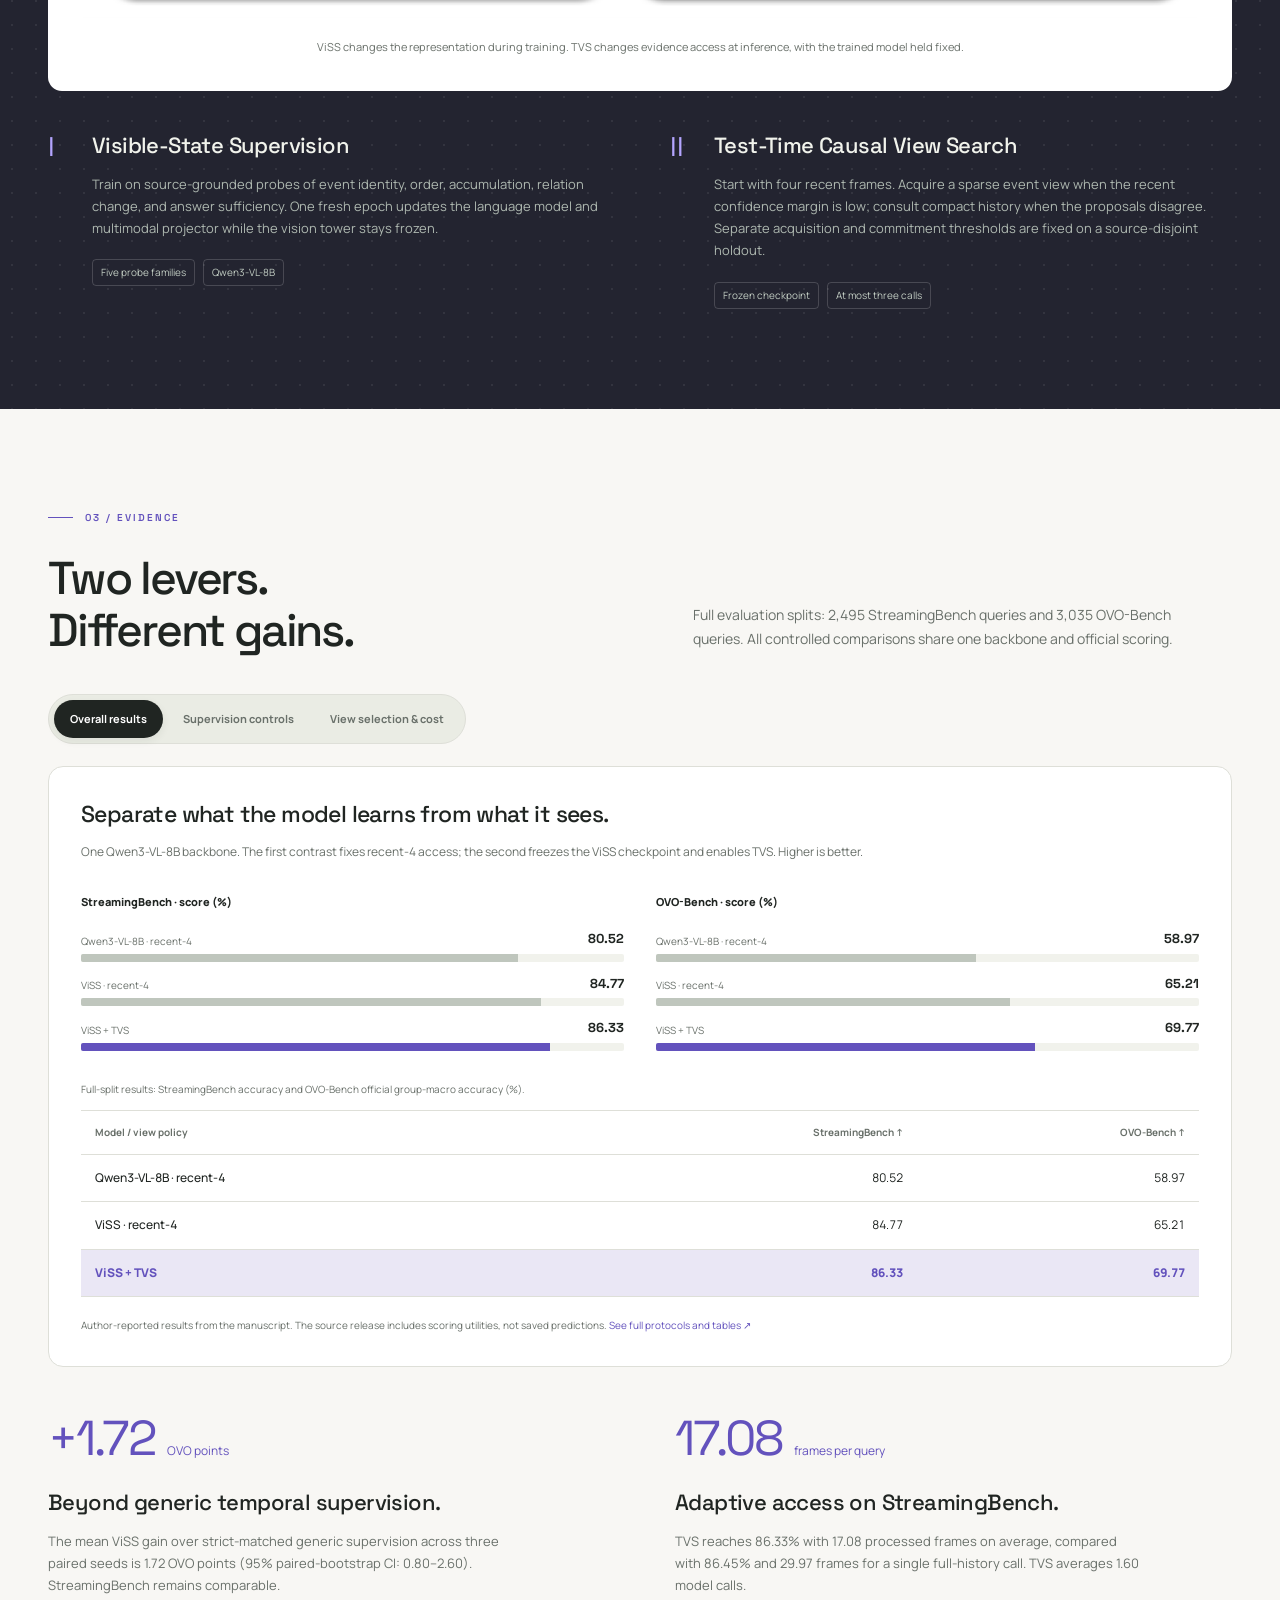
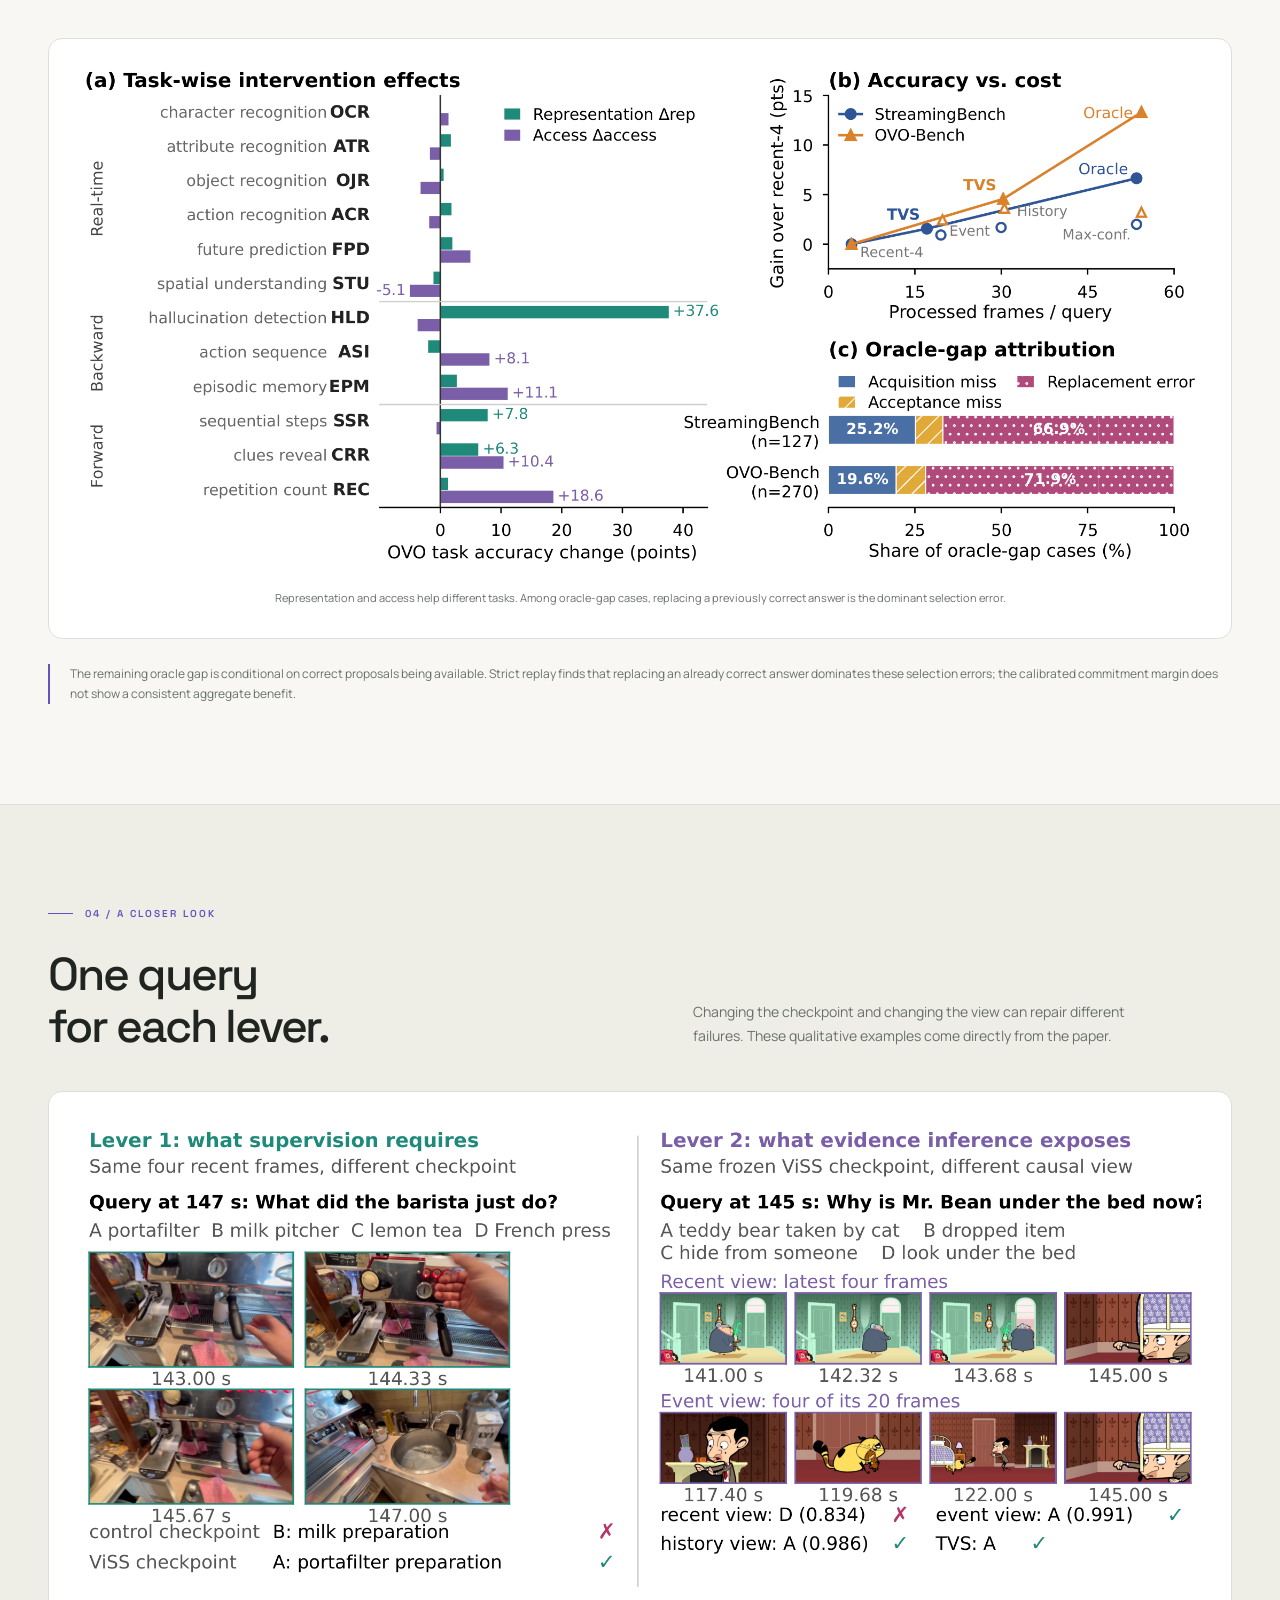
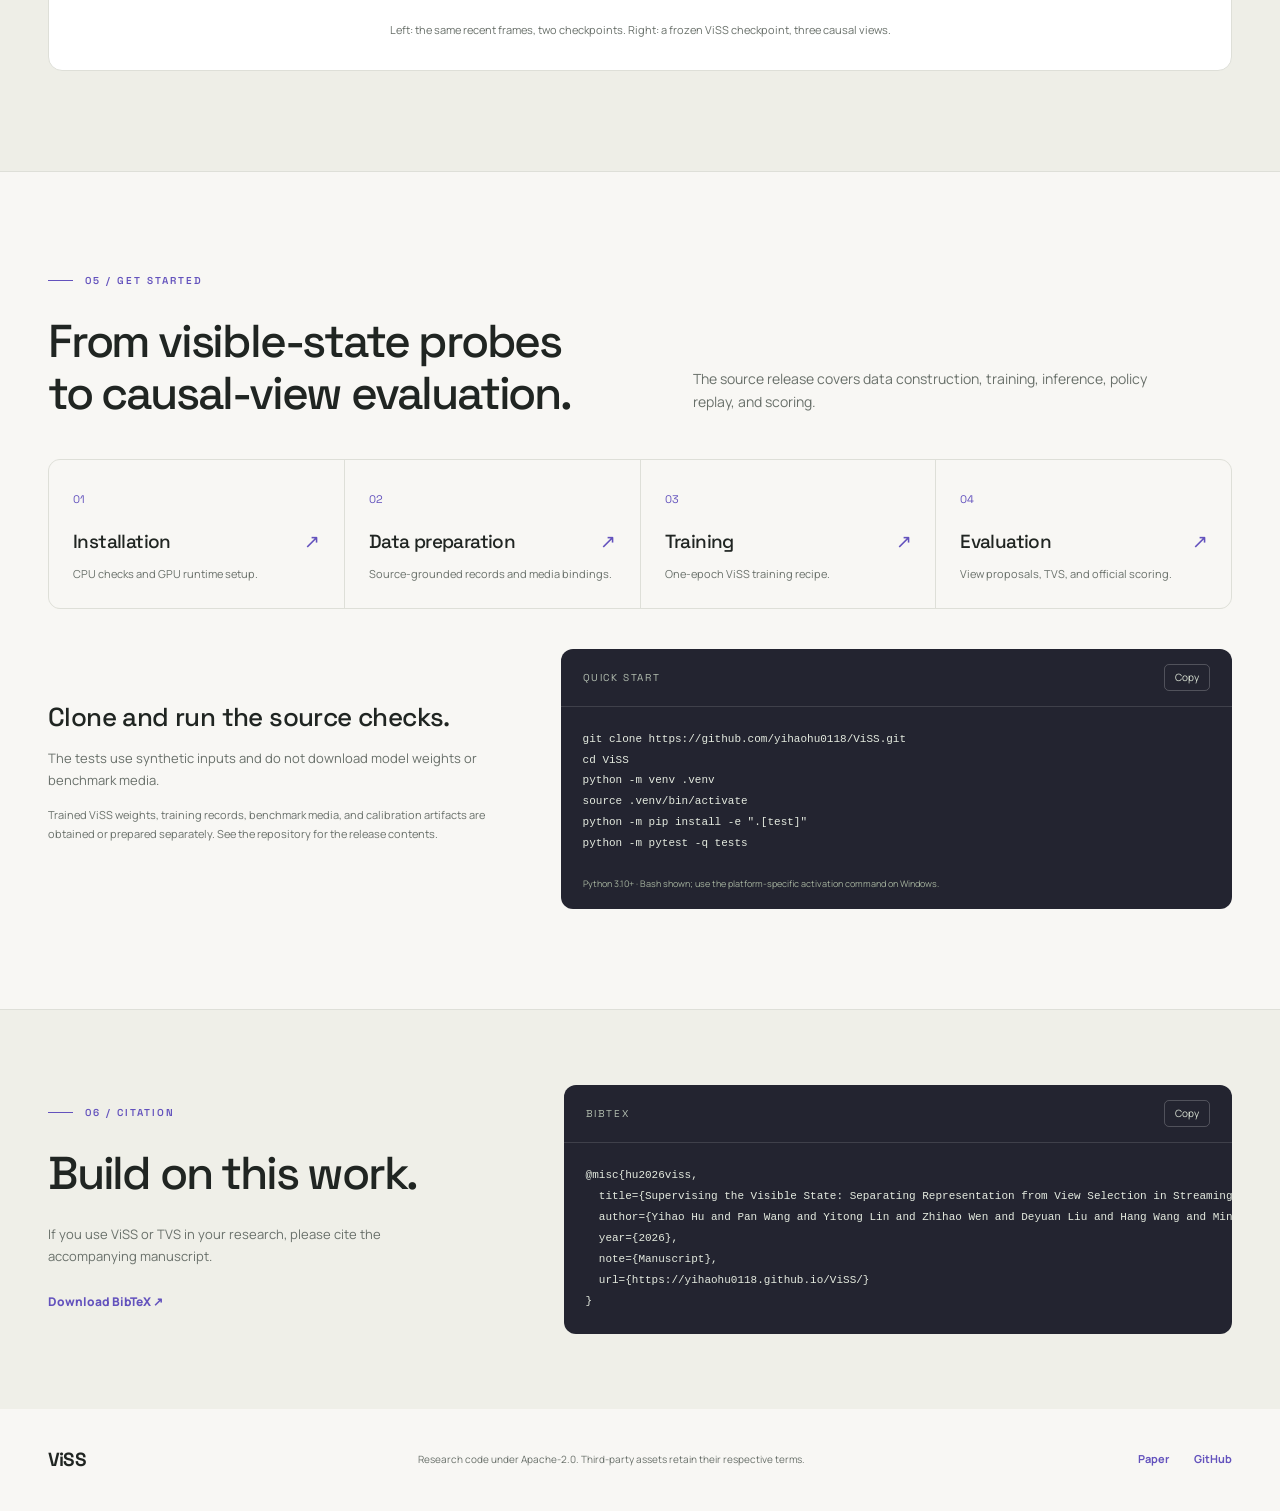
==== commit b082d05f: "Redesign project homepage with interactive causal-view playback" ====
--- a/site/index.html
+++ b/site/index.html
@@ -1,149 +1,144 @@
-<!doctype html>
+<!DOCTYPE html>
+
 <html lang="en">
 <head>
-  <meta charset="utf-8">
-  <meta name="viewport" content="width=device-width, initial-scale=1">
-  <meta name="description" content="ViSS supervises visible-state distinctions; Test-Time Causal View Search adapts evidence access for streaming video understanding. Paper, code, and results.">
-  <meta name="theme-color" content="#f5f7fb">
-  <meta property="og:title" content="ViSS — Supervising the Visible State">
-  <meta property="og:description" content="Separating Representation from View Selection in Streaming Video.">
-  <meta property="og:type" content="website">
-  <meta property="og:url" content="https://yihaohu0118.github.io/ViSS/">
-  <meta property="og:image" content="https://yihaohu0118.github.io/ViSS/assets/teaser.png">
-  <meta name="twitter:card" content="summary_large_image">
-  <link rel="canonical" href="https://yihaohu0118.github.io/ViSS/">
-  <link rel="icon" type="image/svg+xml" href="assets/favicon.svg">
-  <link rel="stylesheet" href="style.css">
-  <title>ViSS | Supervising the Visible State</title>
-  <script src="app.js" defer></script>
-</head>
-<body>
-  <a class="skip-link" href="#main">Skip to content</a>
-  <header class="site-header">
-    <nav class="nav wrap" aria-label="Main navigation">
-      <a class="wordmark" href="#top"><span class="brand-icon" aria-hidden="true">V</span>ViSS</a>
-      <div class="nav-links"><a href="#overview">Overview</a><a href="#method">Method</a><a href="#results">Results</a><a href="#resources">Resources</a></div>
-      <a class="nav-paper" href="assets/ViSS.pdf">Read the paper <span aria-hidden="true">↗</span></a>
-    </nav>
-  </header>
-  <main id="main">
-    <section id="top" class="hero wrap">
-      <p class="eyebrow"><span></span> Streaming video understanding · 2026</p>
-      <h1>ViSS</h1>
-      <p class="paper-title">Supervising the Visible State:<br class="desktop-break"> Separating Representation from View Selection<br class="desktop-break"> in Streaming Video</p>
-      <p class="authors"><span>Yihao Hu<sup>1,*</sup></span><span>Pan Wang<sup>3,*</sup></span><span>Yitong Lin<sup>2,*</sup></span><span>Zhihao Wen<sup>4,†</sup></span><span>Deyuan Liu<sup>1</sup></span><span>Hang Wang<sup>1</sup></span><span>Mingda WAN<sup>1</sup></span><span>Yiwen Zhao<sup>5</sup></span><span>Yutong Li<sup>6</sup></span><span>Yuchen Mao<sup>7</sup></span><span>Tao Lin<sup>1,†</sup></span></p>
-      <p class="affiliations"><span><sup>1</sup>Westlake University</span><span><sup>2</sup>ZJU</span><span><sup>3</sup>USTC</span><span><sup>4</sup>SMU</span><span><sup>5</sup>FDU</span><span><sup>6</sup>ECNU</span><span><sup>7</sup>SJTU</span></p>
-      <p class="author-notes">* Equal contribution <span>† Corresponding authors</span></p>
-      <div class="hero-actions">
-        <a class="button primary" href="assets/ViSS.pdf">Paper <span aria-hidden="true">↗</span></a>
-        <a class="button" href="https://github.com/yihaohu0118/ViSS">GitHub Code <span aria-hidden="true">↗</span></a>
-        <a class="button" href="https://github.com/yihaohu0118/ViSS/blob/main/docs/DATA.md">Data guide <span aria-hidden="true">↗</span></a>
-        <a class="button subtle" href="#citation">Cite this work <span aria-hidden="true">↓</span></a>
-      </div>
-      <p class="hero-summary">Teach the distinctions that matter.<br>Then acquire the evidence the answer needs.</p>
-      <figure class="hero-figure"><a href="assets/teaser.png" data-zoom><img src="assets/teaser.png" width="2100" height="936" alt="State under-specification leaves event identity, order, accumulation, relations, and answer sufficiency unconstrained. ViSS and TVS address representation and evidence access separately." fetchpriority="high"></a><figcaption>Two interventions for streaming video understanding. <span>Figure 1 from the paper · Click to enlarge</span></figcaption></figure>
-      <div class="metrics" aria-label="Research highlights">
-        <div><strong>86.33<span>%</span></strong><p>StreamingBench · ViSS + TVS</p></div>
-        <div><strong>69.77<span>%</span></strong><p>OVO-Bench · ViSS + TVS</p></div>
-        <div><strong>7,677</strong><p>Training examples · One epoch</p></div>
-      </div>
-    </section>
-
-    <section id="overview" class="section overview wrap">
-      <div class="section-label">01 / The idea</div>
-      <div class="prose">
-        <h2>An action label does not<br>tell you how many times.</h2>
-        <p class="lead">The same action, seen once or three times, can receive the same label. A model can learn that label without learning to count.</p>
-        <p>We call this <em>state under-specification</em>: histories that differ in order, accumulation, or relations share an answer, leaving those distinctions unconstrained. Visible-State Supervision (ViSS) asks for them directly, including whether the visible evidence is sufficient to answer at all.</p>
-        <p>Test-Time Causal View Search (TVS) addresses a separate limitation. With the trained model frozen, it acquires complementary views of the observed video prefix when recent frames are insufficient.</p>
-        <details class="abstract"><summary>Read the full abstract <span aria-hidden="true">+</span></summary><div id="abstract-text">An action seen once and the same action seen three times receive the same action-recognition label, so that supervision does not require a model to count. Answers shared across histories that differ in event order, accumulation, or relations leave those distinctions unconstrained; we call this state under-specification. Visible-State Supervision (ViSS) addresses it by training on source-grounded probes of event identity, order, accumulation, relation change, and answer sufficiency; under the same recent-frame interface it improves OVO-Bench over a strict-matched generic temporal supervision baseline while remaining comparable on StreamingBench, with the largest gain in hallucination detection. Test-Time Causal View Search (TVS) then adapts evidence access while keeping the learned model fixed, expanding from recent frames to sparse event and compact history views on demand. The two interventions separate representation from view selection: supervision particularly benefits hallucination detection and causal reasoning, access particularly benefits event recall and forward reasoning. Together they reach the best reported accuracy among the published systems compared here on StreamingBench and OVO-Bench at a fraction of the processed frames of exhaustive selection, and strict replay shows that most of the remaining gap to a three-view oracle is a correct answer that was later replaced. Streaming accuracy depends on what supervision asks the model to keep, what evidence inference exposes, and whether the model keeps a correct answer once it has one.<p><strong>Code:</strong> <a href="https://github.com/yihaohu0118/ViSS">github.com/yihaohu0118/ViSS</a><br><strong>Project Homepage:</strong> <a href="https://yihaohu0118.github.io/ViSS/">yihaohu0118.github.io/ViSS/</a></p></div></details>
-      </div>
-    </section>
-
-    <section id="method" class="section method-section">
-      <div class="wrap">
-        <div class="section-label">02 / The method</div>
-        <div class="section-heading"><h2>Learn the visible state.<br>Search the causal views.</h2><p>Two controlled interventions separate representation learning from evidence access.</p></div>
-        <figure class="figure-panel"><a href="assets/method.png" data-zoom><img src="assets/method.png" width="2400" height="1234" alt="Phase 1 trains visible-state probes. Phase 2 freezes the model and expands from recent to event and compact-history views on demand." loading="lazy"></a><figcaption>ViSS changes the representation during training. TVS changes evidence access at inference, with the trained model held fixed.</figcaption></figure>
-        <div class="method-steps">
-          <article><span class="step-number">I</span><h3>Visible-State Supervision</h3><p>Train on source-grounded probes of event identity, order, accumulation, relation change, and answer sufficiency. One fresh epoch updates the language model and multimodal projector while the vision tower stays frozen.</p><div class="small-tags"><span>Five probe families</span><span>Qwen3-VL-8B</span></div></article>
-          <article><span class="step-number">II</span><h3>Test-Time Causal View Search</h3><p>Start with four recent frames. Acquire a sparse event view when the recent confidence margin is low; consult compact history when the proposals disagree. Separate acquisition and commitment thresholds are fixed on a source-disjoint holdout.</p><div class="small-tags"><span>Frozen checkpoint</span><span>At most three calls</span></div></article>
-        </div>
-      </div>
-    </section>
-
-    <section id="results" class="section wrap">
-      <div class="section-label">03 / Evidence</div>
-      <div class="section-heading"><h2>Two levers.<br>Different gains.</h2><p>Full evaluation splits: 2,495 StreamingBench queries and 3,035 OVO-Bench queries. All controlled comparisons share one backbone and official scoring.</p></div>
-      <div class="result-tabs" role="group" aria-label="Choose a result comparison">
-        <button type="button" class="active" data-result="matched" aria-pressed="true">Overall results</button>
-        <button type="button" data-result="controls" aria-pressed="false">Supervision controls</button>
-        <button type="button" data-result="access" aria-pressed="false">View selection &amp; cost</button>
-      </div>
-      <div class="results-panel" aria-live="polite" aria-atomic="true">
-        <h3 id="results-title">Separate what the model learns from what it sees.</h3>
-        <p id="results-note">One Qwen3-VL-8B backbone. First fix recent-4 access; then freeze the ViSS checkpoint and enable TVS. Higher is better.</p>
-        <div id="result-chart" class="chart" aria-hidden="true"></div>
-        <div class="table-scroll" tabindex="0" aria-label="Benchmark result table">
-          <table id="results-table">
-            <caption>Full-split StreamingBench accuracy and OVO-Bench official group-macro accuracy (%).</caption>
-            <thead><tr><th scope="col">Model / view policy</th><th scope="col">StreamingBench ↑</th><th scope="col">OVO-Bench ↑</th></tr></thead>
-            <tbody><tr><th scope="row">Qwen3-VL-8B · recent-4</th><td>80.52</td><td>58.97</td></tr><tr><th scope="row">ViSS · recent-4</th><td>84.77</td><td>65.21</td></tr><tr class="highlight"><th scope="row">ViSS + TVS</th><td>86.33</td><td>69.77</td></tr></tbody>
-          </table>
-        </div>
-        <p class="source-note">Author-reported results from the manuscript. The source release includes scoring utilities, not saved predictions. <a href="assets/ViSS.pdf">See full protocols and tables ↗</a></p>
-      </div>
-      <div class="findings">
-        <article><p class="finding-number">+1.72 <small>OVO points</small></p><h3>Beyond generic temporal supervision.</h3><p>The mean ViSS gain over strict-matched generic supervision across three paired seeds is 1.72 OVO points (95% paired-bootstrap CI: 0.80–2.60). StreamingBench remains comparable.</p></article>
-        <article><p class="finding-number">17.08 <small>frames per query</small></p><h3>Adaptive access on StreamingBench.</h3><p>TVS reaches 86.33% with 17.08 processed frames on average, compared with 86.45% and 29.97 frames for a single full-history call. TVS averages 1.60 model calls.</p></article>
-      </div>
-      <figure class="figure-panel wide-figure"><a href="assets/results.png" data-zoom><img src="assets/results.png" width="2100" height="936" alt="Task-level gains from representation and access, accuracy versus processed frames, and attribution of selection errors within the three-view oracle gap." loading="lazy"></a><figcaption>Representation and access help different tasks. Among oracle-gap cases, replacing a previously correct answer is the dominant selection error.</figcaption></figure>
-      <p class="research-note">The remaining oracle gap is conditional on correct proposals being available. Strict replay finds that replacing an already correct answer dominates these selection errors; the calibrated commitment margin does not show a consistent aggregate benefit.</p>
-    </section>
-
-    <section class="section examples-section case-section">
-      <div class="wrap">
-        <div class="section-label">04 / A closer look</div>
-        <div class="section-heading"><h2>One query<br>for each lever.</h2><p>Changing the checkpoint and changing the view can repair different failures. These qualitative examples come directly from the paper.</p></div>
-        <figure class="figure-panel"><a href="assets/cases.png" data-zoom><img src="assets/cases.png" width="2100" height="898" alt="Two examples separate a checkpoint change under fixed recent frames from a view change on one frozen checkpoint." loading="lazy"></a><figcaption>Left: the same recent frames, two checkpoints. Right: a frozen ViSS checkpoint, three causal views.</figcaption></figure>
-      </div>
-    </section>
-
-    <section id="resources" class="section wrap">
-      <div class="section-label">05 / Get started</div>
-      <div class="section-heading"><h2>From visible-state probes<br>to causal-view evaluation.</h2><p>The source release covers data construction, training, inference, policy replay, and scoring.</p></div>
-      <div class="resource-grid">
-        <a href="https://github.com/yihaohu0118/ViSS/blob/main/docs/INSTALL.md"><span class="resource-index">01</span><h3>Installation <span>↗</span></h3><p>CPU checks and GPU runtime setup.</p></a>
-        <a href="https://github.com/yihaohu0118/ViSS/blob/main/docs/DATA.md"><span class="resource-index">02</span><h3>Data preparation <span>↗</span></h3><p>Source-grounded records and media bindings.</p></a>
-        <a href="https://github.com/yihaohu0118/ViSS/blob/main/docs/TRAINING.md"><span class="resource-index">03</span><h3>Training <span>↗</span></h3><p>One-epoch ViSS training recipe.</p></a>
-        <a href="https://github.com/yihaohu0118/ViSS/blob/main/docs/EVALUATION.md"><span class="resource-index">04</span><h3>Evaluation <span>↗</span></h3><p>View proposals, TVS, and official scoring.</p></a>
-      </div>
-      <div class="quickstart">
-        <div><h3>Clone and run the source checks.</h3><p>The tests use synthetic inputs and do not download model weights or benchmark media.</p><p class="muted">Trained ViSS weights, training records, benchmark media, and calibration artifacts are obtained or prepared separately. See the repository for the release contents.</p></div>
-        <div class="code-panel"><div class="code-label">Quick start <button type="button" class="copy-button" data-copy="quickstart">Copy</button></div><pre><code id="quickstart">git clone https://github.com/yihaohu0118/ViSS.git
+<meta charset="utf-8"/>
+<meta content="width=device-width, initial-scale=1" name="viewport"/>
+<meta content="ViSS supervises visible-state distinctions; Test-Time Causal View Search adapts evidence access for streaming video understanding. Paper, code, and results." name="description"/>
+<meta content="#f8f7f4" name="theme-color"/>
+<meta content="ViSS — Supervising the Visible State" property="og:title"/>
+<meta content="Separating Representation from View Selection in Streaming Video." property="og:description"/>
+<meta content="website" property="og:type"/>
+<meta content="https://yihaohu0118.github.io/ViSS/" property="og:url"/>
+<meta content="https://yihaohu0118.github.io/ViSS/assets/teaser.png" property="og:image"/>
+<meta content="summary_large_image" name="twitter:card"/>
+<link href="https://yihaohu0118.github.io/ViSS/" rel="canonical"/>
+<link href="assets/favicon.svg" rel="icon" type="image/svg+xml"/>
+<link href="style.css" rel="stylesheet"/>
+<title>ViSS | Supervising the Visible State</title>
+<script defer="" src="app.js"></script>
+<link as="font" crossorigin="" href="assets/fonts/manrope.woff2" rel="preload" type="font/woff2"/><link as="font" crossorigin="" href="assets/fonts/space-grotesk.woff2" rel="preload" type="font/woff2"/><script defer="" src="experience.js"></script><noscript><style>.demo-controls,.result-tabs{display:none}</style></noscript></head>
+<body data-project="viss">
+<a class="skip-link" href="#main">Skip to content</a>
+<header class="site-header">
+<nav aria-label="Main navigation" class="nav wrap">
+<a class="wordmark" href="#top"><span aria-hidden="true" class="brand-icon"><svg aria-hidden="true" fill="none" viewbox="0 0 40 40"><path d="M5 11l15 24 15-24M12 6l8 13 8-13" stroke="currentColor" stroke-linecap="round" stroke-linejoin="round" stroke-width="3.4"></path><circle cx="20" cy="6" fill="currentColor" r="2"></circle></svg></span>ViSS</a>
+<div class="nav-links"><a href="#overview">Overview</a><a href="#method">Method</a><a href="#results">Results</a><a href="#resources">Resources</a></div>
+<a class="nav-paper" href="assets/ViSS.pdf">Read the paper <span aria-hidden="true">↗</span></a>
+<a class="sibling-link" href="https://yihaohu0118.github.io/ChronoReplay/">ChronoReplay ↗</a></nav>
+<div aria-hidden="true" class="reading-progress"></div></header>
+<main id="main">
+<section class="hero wrap" id="top"><div class="hero-layout"><div class="hero-copy"><p class="eyebrow"><span></span> Streaming video understanding · 2026</p><h1>Vi<span>SS</span></h1><p class="paper-title">Supervising the Visible State:<br class="desktop-break"/> Separating Representation from View Selection<br class="desktop-break"/> in Streaming Video</p><p class="hero-deck">Teach the visible state.<br/>Then look back for the evidence that matters.</p><div class="hero-actions">
+<a class="button primary" href="assets/ViSS.pdf">Paper <span aria-hidden="true">↗</span></a>
+<a class="button" href="https://github.com/yihaohu0118/ViSS">GitHub Code <span aria-hidden="true">↗</span></a>
+<a class="button" href="https://github.com/yihaohu0118/ViSS/blob/main/docs/DATA.md">Data guide <span aria-hidden="true">↗</span></a>
+<a class="button subtle" href="#citation">Cite this work <span aria-hidden="true">↓</span></a>
+</div></div>
+<div class="demo-shell">
+<div aria-label="Interactive paper example" class="demo-board">
+<div class="demo-topline"><span class="demo-kicker">Same model. A different view.</span><span class="demo-badge">Query @ 145 s</span></div>
+<div aria-label="Explore the paper example" class="demo-controls" role="group"><button aria-pressed="true" data-mode="recent" type="button">Recent</button><button aria-pressed="false" data-mode="event" type="button">Event</button><button aria-pressed="false" data-mode="history" type="button">History</button><button aria-pressed="false" class="play-trace" type="button">▶ Play trace</button></div>
+<div class="demo-image-wrap"><img alt="Observation frame from the paper's qualitative example." class="demo-image" fetchpriority="high" height="360" src="assets/replay/bean_145.00s.jpg" width="600"/><span class="frame-label">145.00 s</span><span class="frame-corner">4 recent frames</span></div>
+<div aria-label="Choose an observation frame" class="filmstrip" role="group"></div>
+<div class="demo-question"><small>Question from the paper</small><span class="question-text">Why is Mr. Bean under the bed now?</span></div>
+<div aria-live="polite" class="demo-answer"><strong class="answer-value">D · Investigate something strange</strong><span class="answer-caption">Recent proposal · margin 0.834</span></div>
+</div>
+<p class="demo-footnote">Replay the paper’s frozen-checkpoint trace. Illustrative playback, not live inference. <a href="assets/ViSS.pdf">Read the case ↗</a></p>
+</div></div><div aria-label="Authors and affiliations" class="author-panel"><p class="authors"><span>Yihao Hu<sup>1,*</sup></span><span>Pan Wang<sup>3,*</sup></span><span>Yitong Lin<sup>2,*</sup></span><span>Zhihao Wen<sup>4,†</sup></span><span>Deyuan Liu<sup>1</sup></span><span>Hang Wang<sup>1</sup></span><span>Mingda WAN<sup>1</sup></span><span>Yiwen Zhao<sup>5</sup></span><span>Yutong Li<sup>6</sup></span><span>Yuchen Mao<sup>7</sup></span><span>Tao Lin<sup>1,†</sup></span></p><p class="affiliations"><span><sup>1</sup>Westlake University</span><span><sup>2</sup>ZJU</span><span><sup>3</sup>USTC</span><span><sup>4</sup>SMU</span><span><sup>5</sup>FDU</span><span><sup>6</sup>ECNU</span><span><sup>7</sup>SJTU</span></p><p class="author-notes">* Equal contribution <span>† Corresponding authors</span></p></div><div aria-label="Research highlights" class="metrics">
+<div><strong>86.33<span>%</span></strong><p>StreamingBench · ViSS + TVS</p></div>
+<div><strong>69.77<span>%</span></strong><p>OVO-Bench · ViSS + TVS</p></div>
+<div><strong>7,677</strong><p>Training examples · One epoch</p></div>
+</div></section>
+<section class="section overview wrap" id="overview">
+<div class="section-label">01 / The idea</div>
+<div class="prose">
+<h2>An action label does not<br/>tell you how many times.</h2>
+<p class="lead">The same action, seen once or three times, can receive the same label. A model can learn that label without learning to count.</p>
+<p>We call this <em>state under-specification</em>: histories that differ in order, accumulation, or relations share an answer, leaving those distinctions unconstrained. Visible-State Supervision (ViSS) asks for them directly, including whether the visible evidence is sufficient to answer at all.</p>
+<p>Test-Time Causal View Search (TVS) addresses a separate limitation. With the trained model frozen, it acquires complementary views of the observed video prefix when recent frames are insufficient.</p>
+<details class="abstract"><summary>Read the full abstract <span aria-hidden="true">+</span></summary><div id="abstract-text">An action seen once and the same action seen three times receive the same action-recognition label, so that supervision does not require a model to count. Answers shared across histories that differ in event order, accumulation, or relations leave those distinctions unconstrained; we call this state under-specification. Visible-State Supervision (ViSS) addresses it by training on source-grounded probes of event identity, order, accumulation, relation change, and answer sufficiency; under the same recent-frame interface it improves OVO-Bench over a strict-matched generic temporal supervision baseline while remaining comparable on StreamingBench, with the largest gain in hallucination detection. Test-Time Causal View Search (TVS) then adapts evidence access while keeping the learned model fixed, expanding from recent frames to sparse event and compact history views on demand. The two interventions separate representation from view selection: supervision particularly benefits hallucination detection and causal reasoning, access particularly benefits event recall and forward reasoning. Together they reach the best reported accuracy among the published systems compared here on StreamingBench and OVO-Bench at a fraction of the processed frames of exhaustive selection, and strict replay shows that most of the remaining gap to a three-view oracle is a correct answer that was later replaced. Streaming accuracy depends on what supervision asks the model to keep, what evidence inference exposes, and whether the model keeps a correct answer once it has one.<p><strong>Code:</strong> <a href="https://github.com/yihaohu0118/ViSS">github.com/yihaohu0118/ViSS</a><br/><strong>Project Homepage:</strong> <a href="https://yihaohu0118.github.io/ViSS/">yihaohu0118.github.io/ViSS/</a></p></div></details>
+</div>
+<figure class="hero-figure"><a data-zoom="" href="assets/teaser.png"><img alt="State under-specification leaves event identity, order, accumulation, relations, and answer sufficiency unconstrained. ViSS and TVS address representation and evidence access separately." height="936" loading="lazy" src="assets/teaser.png" width="2100"/></a><figcaption>Two interventions for streaming video understanding. <span>Figure 1 from the paper · Click to enlarge</span></figcaption></figure></section>
+<section class="section method-section" id="method">
+<div class="wrap">
+<div class="section-label">02 / The method</div>
+<div class="section-heading"><h2>Learn the visible state.<br/>Search the causal views.</h2><p>Two controlled interventions separate representation learning from evidence access.</p></div>
+<figure class="figure-panel"><a data-zoom="" href="assets/method.png"><img alt="Phase 1 trains visible-state probes. Phase 2 freezes the model and expands from recent to event and compact-history views on demand." height="1234" loading="lazy" src="assets/method.png" width="2400"/></a><figcaption>ViSS changes the representation during training. TVS changes evidence access at inference, with the trained model held fixed.</figcaption></figure>
+<div class="method-steps">
+<article><span class="step-number">I</span><h3>Visible-State Supervision</h3><p>Train on source-grounded probes of event identity, order, accumulation, relation change, and answer sufficiency. One fresh epoch updates the language model and multimodal projector while the vision tower stays frozen.</p><div class="small-tags"><span>Five probe families</span><span>Qwen3-VL-8B</span></div></article>
+<article><span class="step-number">II</span><h3>Test-Time Causal View Search</h3><p>Start with four recent frames. Acquire a sparse event view when the recent confidence margin is low; consult compact history when the proposals disagree. Separate acquisition and commitment thresholds are fixed on a source-disjoint holdout.</p><div class="small-tags"><span>Frozen checkpoint</span><span>At most three calls</span></div></article>
+</div>
+</div>
+</section>
+<section class="section wrap" id="results">
+<div class="section-label">03 / Evidence</div>
+<div class="section-heading"><h2>Two levers.<br/>Different gains.</h2><p>Full evaluation splits: 2,495 StreamingBench queries and 3,035 OVO-Bench queries. All controlled comparisons share one backbone and official scoring.</p></div>
+<div aria-label="Choose a result comparison" class="result-tabs" role="group">
+<button aria-pressed="true" class="active" data-result="matched" type="button">Overall results</button>
+<button aria-pressed="false" data-result="controls" type="button">Supervision controls</button>
+<button aria-pressed="false" data-result="access" type="button">View selection &amp; cost</button>
+</div>
+<div aria-atomic="true" aria-live="polite" class="results-panel">
+<h3 id="results-title">Separate what the model learns from what it sees.</h3>
+<p id="results-note">One Qwen3-VL-8B backbone. First fix recent-4 access; then freeze the ViSS checkpoint and enable TVS. Higher is better.</p>
+<div aria-hidden="true" class="chart" id="result-chart"></div>
+<div aria-label="Benchmark result table" class="table-scroll" tabindex="0">
+<table id="results-table">
+<caption>Full-split StreamingBench accuracy and OVO-Bench official group-macro accuracy (%).</caption>
+<thead><tr><th scope="col">Model / view policy</th><th scope="col">StreamingBench ↑</th><th scope="col">OVO-Bench ↑</th></tr></thead>
+<tbody><tr><th scope="row">Qwen3-VL-8B · recent-4</th><td>80.52</td><td>58.97</td></tr><tr><th scope="row">ViSS · recent-4</th><td>84.77</td><td>65.21</td></tr><tr class="highlight"><th scope="row">ViSS + TVS</th><td>86.33</td><td>69.77</td></tr></tbody>
+</table>
+</div>
+<p class="source-note">Author-reported results from the manuscript. The source release includes scoring utilities, not saved predictions. <a href="assets/ViSS.pdf">See full protocols and tables ↗</a></p>
+</div>
+<div class="findings">
+<article><p class="finding-number">+1.72 <small>OVO points</small></p><h3>Beyond generic temporal supervision.</h3><p>The mean ViSS gain over strict-matched generic supervision across three paired seeds is 1.72 OVO points (95% paired-bootstrap CI: 0.80–2.60). StreamingBench remains comparable.</p></article>
+<article><p class="finding-number">17.08 <small>frames per query</small></p><h3>Adaptive access on StreamingBench.</h3><p>TVS reaches 86.33% with 17.08 processed frames on average, compared with 86.45% and 29.97 frames for a single full-history call. TVS averages 1.60 model calls.</p></article>
+</div>
+<figure class="figure-panel wide-figure"><a data-zoom="" href="assets/results.png"><img alt="Task-level gains from representation and access, accuracy versus processed frames, and attribution of selection errors within the three-view oracle gap." height="936" loading="lazy" src="assets/results.png" width="2100"/></a><figcaption>Representation and access help different tasks. Among oracle-gap cases, replacing a previously correct answer is the dominant selection error.</figcaption></figure>
+<p class="research-note">The remaining oracle gap is conditional on correct proposals being available. Strict replay finds that replacing an already correct answer dominates these selection errors; the calibrated commitment margin does not show a consistent aggregate benefit.</p>
+</section>
+<section class="section examples-section case-section">
+<div class="wrap">
+<div class="section-label">04 / A closer look</div>
+<div class="section-heading"><h2>One query<br/>for each lever.</h2><p>Changing the checkpoint and changing the view can repair different failures. These qualitative examples come directly from the paper.</p></div>
+<figure class="figure-panel"><a data-zoom="" href="assets/cases.png"><img alt="Two examples separate a checkpoint change under fixed recent frames from a view change on one frozen checkpoint." height="898" loading="lazy" src="assets/cases.png" width="2100"/></a><figcaption>Left: the same recent frames, two checkpoints. Right: a frozen ViSS checkpoint, three causal views.</figcaption></figure>
+</div>
+</section>
+<section class="section wrap" id="resources">
+<div class="section-label">05 / Get started</div>
+<div class="section-heading"><h2>From visible-state probes<br/>to causal-view evaluation.</h2><p>The source release covers data construction, training, inference, policy replay, and scoring.</p></div>
+<div class="resource-grid">
+<a href="https://github.com/yihaohu0118/ViSS/blob/main/docs/INSTALL.md"><span class="resource-index">01</span><h3>Installation <span>↗</span></h3><p>CPU checks and GPU runtime setup.</p></a>
+<a href="https://github.com/yihaohu0118/ViSS/blob/main/docs/DATA.md"><span class="resource-index">02</span><h3>Data preparation <span>↗</span></h3><p>Source-grounded records and media bindings.</p></a>
+<a href="https://github.com/yihaohu0118/ViSS/blob/main/docs/TRAINING.md"><span class="resource-index">03</span><h3>Training <span>↗</span></h3><p>One-epoch ViSS training recipe.</p></a>
+<a href="https://github.com/yihaohu0118/ViSS/blob/main/docs/EVALUATION.md"><span class="resource-index">04</span><h3>Evaluation <span>↗</span></h3><p>View proposals, TVS, and official scoring.</p></a>
+</div>
+<div class="quickstart">
+<div><h3>Clone and run the source checks.</h3><p>The tests use synthetic inputs and do not download model weights or benchmark media.</p><p class="muted">Trained ViSS weights, training records, benchmark media, and calibration artifacts are obtained or prepared separately. See the repository for the release contents.</p></div>
+<div class="code-panel"><div class="code-label">Quick start <button class="copy-button" data-copy="quickstart" type="button">Copy</button></div><pre><code id="quickstart">git clone https://github.com/yihaohu0118/ViSS.git
 cd ViSS
 python -m venv .venv
 source .venv/bin/activate
 python -m pip install -e ".[test]"
 python -m pytest -q tests</code></pre><p class="code-footnote">Python 3.10+ · Bash shown; use the platform-specific activation command on Windows.</p></div>
-      </div>
-    </section>
-
-    <section id="citation" class="section citation-section">
-      <div class="wrap citation-grid">
-        <div><div class="section-label">06 / Citation</div><h2>Build on this work.</h2><p>If you use ViSS or TVS in your research, please cite the accompanying manuscript.</p><a class="text-link" href="assets/citation.bib" download>Download BibTeX ↗</a></div>
-        <div class="code-panel"><div class="code-label">BibTeX <button type="button" class="copy-button" data-copy="bibtex">Copy</button></div><pre><code id="bibtex">@misc{hu2026viss,
+</div>
+</section>
+<section class="section citation-section" id="citation">
+<div class="wrap citation-grid">
+<div><div class="section-label">06 / Citation</div><h2>Build on this work.</h2><p>If you use ViSS or TVS in your research, please cite the accompanying manuscript.</p><a class="text-link" download="" href="assets/citation.bib">Download BibTeX ↗</a></div>
+<div class="code-panel"><div class="code-label">BibTeX <button class="copy-button" data-copy="bibtex" type="button">Copy</button></div><pre><code id="bibtex">@misc{hu2026viss,
   title={Supervising the Visible State: Separating Representation from View Selection in Streaming Video},
   author={Yihao Hu and Pan Wang and Yitong Lin and Zhihao Wen and Deyuan Liu and Hang Wang and Mingda Wan and Yiwen Zhao and Yutong Li and Yuchen Mao and Tao Lin},
   year={2026},
   note={Manuscript},
   url={https://yihaohu0118.github.io/ViSS/}
 }</code></pre></div>
-      </div>
-    </section>
-  </main>
-  <footer class="footer wrap"><a class="wordmark" href="#top">ViSS</a><p>Research code under Apache-2.0. Third-party assets retain their respective terms.</p><div><a href="assets/ViSS.pdf">Paper</a><a href="https://github.com/yihaohu0118/ViSS">GitHub</a></div></footer>
-  <dialog id="image-viewer" aria-label="Expanded research figure"><button type="button" class="close-viewer">Close ×</button><img id="expanded-image" alt=""><p id="expanded-caption"></p></dialog>
-  <p id="copy-status" class="sr-only" role="status" aria-live="polite"></p>
+</div>
+</section>
+</main>
+<footer class="footer wrap"><a class="wordmark" href="#top">ViSS</a><p>Research code under Apache-2.0. Third-party assets retain their respective terms.</p><div><a href="assets/ViSS.pdf">Paper</a><a href="https://github.com/yihaohu0118/ViSS">GitHub</a></div></footer>
+<dialog aria-label="Expanded research figure" id="image-viewer"><button class="close-viewer" type="button">Close ×</button><img alt="" id="expanded-image"/><p id="expanded-caption"></p></dialog>
+<p aria-live="polite" class="sr-only" id="copy-status" role="status"></p>
 </body>
 </html>
--- a/site/style.css
+++ b/site/style.css
@@ -1,14 +1,216 @@
-:root{--ink:#182638;--muted:#596a7d;--blue:#285db7;--deep:#163f7e;--line:#dce4ed;--light:#f2f6fb;--paper:#fff;--serif:Georgia,"Times New Roman",serif}
-*{box-sizing:border-box}html{scroll-behavior:smooth;scroll-padding-top:85px}body{margin:0;color:var(--ink);background:var(--paper);font-family:Inter,-apple-system,BlinkMacSystemFont,"Segoe UI",sans-serif;line-height:1.65;-webkit-font-smoothing:antialiased}a{color:var(--blue);text-decoration:none}a:hover{text-decoration:underline}button{font:inherit;cursor:pointer}a,button,summary{touch-action:manipulation}button:focus-visible,a:focus-visible,summary:focus-visible,[tabindex]:focus-visible{outline:3px solid #de9d1c;outline-offset:5px}.wrap{width:min(1160px,calc(100% - 64px));margin-inline:auto}.site-header{position:sticky;top:0;z-index:10;background:rgba(255,255,255,.96);border-bottom:1px solid var(--line);backdrop-filter:blur(16px)}.nav{height:72px;display:flex;align-items:center;justify-content:space-between;gap:24px}.wordmark{font-size:18px;font-weight:750;letter-spacing:-.6px;color:var(--ink);display:inline-flex;align-items:center;gap:10px}.brand-icon{display:grid;place-items:center;width:30px;height:30px;background:var(--deep);color:#fff;border-radius:50%;font-size:25px;font-weight:400}.nav-links{display:flex;gap:26px}.nav-links a,.nav-paper{font-size:13px;font-weight:600;color:var(--muted)}.nav-paper{color:var(--blue)}.nav-paper span{margin-left:10px}.hero{text-align:center;padding-top:66px}.eyebrow,.section-label{text-transform:uppercase;letter-spacing:2px;font-size:11px;font-weight:700;color:var(--blue)}.eyebrow{display:flex;justify-content:center;align-items:center;gap:10px}.eyebrow span{width:6px;height:6px;border-radius:50%;background:var(--blue)}h1{font-size:clamp(48px,7vw,84px);line-height:1.08;letter-spacing:-4px;font-weight:750;color:var(--deep);margin:24px 0 16px}.paper-title{font-family:var(--serif);font-size:clamp(24px,3.1vw,39px);line-height:1.25;letter-spacing:-1px;margin:0 auto 30px;max-width:1000px}.authors{display:flex;flex-wrap:wrap;justify-content:center;gap:5px 18px;max-width:900px;margin:0 auto;font-size:14px;font-weight:500;line-height:1.9}.authors sup{font-size:9px;margin-left:2px;color:var(--blue)}.affiliations{display:flex;flex-wrap:wrap;justify-content:center;gap:4px 18px;color:var(--muted);font-size:12px;margin:13px 0 7px}.affiliations sup{font-size:9px;margin-right:3px}.author-notes{font-size:11px;color:var(--muted);margin:0}.author-notes span{margin-left:16px}.hero-actions{display:flex;justify-content:center;gap:10px;flex-wrap:wrap;margin:28px 0 26px}.button{display:inline-flex;align-items:center;justify-content:center;gap:9px;min-height:44px;padding:9px 20px;background:white;border:1px solid var(--line);border-radius:7px;font-size:13px;font-weight:650;color:var(--ink);transition:background .15s,transform .15s}.button:hover{background:var(--light);text-decoration:none;transform:translateY(-2px)}.button svg{width:16px;height:16px}.button.primary{background:var(--deep);border-color:var(--deep);color:white}.button.primary:hover{background:var(--blue)}.button.subtle{border-color:transparent;color:var(--muted)}.hero-summary{font-size:16px;color:var(--muted);line-height:1.6;margin:0 0 36px}figure{margin:0}img{display:block;max-width:100%;height:auto}figure a{display:block;cursor:zoom-in}figure figcaption{font-size:12px;line-height:1.6;color:var(--muted);margin-top:17px}.hero-figure{padding:22px 16px 0}.hero-figure figcaption span{display:block;font-size:10px;color:#718093;margin-top:3px}.metrics{display:grid;grid-template-columns:repeat(3,1fr);border-top:1px solid var(--line);border-bottom:1px solid var(--line);padding:30px 0;margin-top:36px}.metrics>div+div{border-left:1px solid var(--line)}.metrics strong{font-size:34px;letter-spacing:-1.5px;color:var(--deep);font-weight:650;line-height:1.3}.metrics strong span{font-size:14px;letter-spacing:0;font-weight:500}.metrics p{font-size:11px;color:var(--muted);margin:8px 8px 0}.section{padding-top:90px;padding-bottom:90px;scroll-margin-top:0}.section-label{margin-bottom:20px}.overview{display:grid;grid-template-columns:1fr 2fr;gap:55px}.overview>.section-label{padding-top:12px}h2{font-family:var(--serif);font-weight:400;font-size:clamp(31px,4vw,46px);line-height:1.15;letter-spacing:-1.4px;margin:0 0 25px}p{margin:0 0 18px}.prose p,.section-heading p,.example-grid p,.quickstart p,.citation-grid p{color:var(--muted);font-size:15px}.prose .lead{font-size:20px;color:var(--ink);line-height:1.5}.abstract{border-top:1px solid var(--line);border-bottom:1px solid var(--line);margin-top:28px;font-size:14px}.abstract summary{padding:15px 0;list-style:none;cursor:pointer;display:flex;justify-content:space-between;font-weight:600}.abstract summary::-webkit-details-marker{display:none}.abstract[open] summary span{transform:rotate(45deg)}.abstract #abstract-text{padding:4px 0 18px;color:var(--muted);line-height:1.8}.method-section{background:var(--light)}.section-heading{display:grid;grid-template-columns:1.1fr 1fr;gap:80px;align-items:end;margin-bottom:34px}.section-heading h2{margin-bottom:0}.section-heading p{max-width:440px;margin:0 0 4px}.figure-panel{background:white;padding:30px;border:1px solid #e2e9f1;border-radius:12px}.figure-panel figcaption{text-align:center;max-width:850px;margin:22px auto 0}.method-steps{display:grid;grid-template-columns:1fr 1fr;gap:65px;margin-top:38px}.method-steps article{position:relative;padding-left:50px}.step-number{position:absolute;left:0;top:2px;font-family:var(--serif);font-size:28px;color:var(--blue)}h3{font-size:18px;line-height:1.4;letter-spacing:-.3px;margin:0 0 12px;font-weight:650}.method-steps p{font-size:14px;color:var(--muted);margin-bottom:15px}.small-tags{display:flex;flex-wrap:wrap;gap:8px;font-size:10px;color:var(--deep)}.small-tags span{padding:4px 9px;border:1px solid #ccd9e8;border-radius:4px}.result-tabs{display:flex;gap:8px;margin-bottom:22px;flex-wrap:wrap}.result-tabs button{padding:10px 17px;border:1px solid var(--line);border-radius:6px;background:white;font-size:12px;font-weight:600;color:var(--muted)}.result-tabs button.active{background:var(--deep);border-color:var(--deep);color:white}.results-panel{background:#fafbfd;border:1px solid var(--line);border-radius:12px;padding:30px 34px}.results-panel h3{font-size:21px}.results-panel>p{font-size:13px;color:var(--muted);max-width:850px}.chart{display:grid;grid-template-columns:repeat(3,1fr);gap:35px;margin:28px 0 30px}.chart-column{border-left:1px solid #e5eaf0;padding-left:16px}.chart-title{font-size:12px;font-weight:650;margin-bottom:12px}.bar-row{margin:10px 0}.bar-label{display:flex;justify-content:space-between;font-size:10px;color:var(--muted);gap:6px;line-height:1.4}.bar-label strong{font-size:12px;color:var(--ink)}.bar-track{height:9px;border-radius:2px;background:#e8edf3;overflow:hidden;margin-top:5px}.bar-fill{height:100%;background:#9baec8;border-radius:2px}.bar-fill.ours{background:var(--blue)}.table-scroll{overflow-x:auto}table{border-collapse:collapse;width:100%;text-align:right;font-size:13px;font-variant-numeric:tabular-nums}caption{text-align:left;font-size:11px;color:var(--muted);padding:0 0 10px}thead{border-top:1px solid #bdcadb;border-bottom:1px solid #bdcadb;font-size:11px;color:var(--muted)}th,td{padding:13px 15px;white-space:nowrap}th:first-child{text-align:left}tbody tr{border-bottom:1px solid #e1e7ef}tbody th{font-weight:500}.highlight{background:#eaf1fc;color:var(--deep);font-weight:700}.highlight th{font-weight:700}.results-panel .source-note{font-size:11px;margin:18px 0 0;max-width:none}.findings{display:grid;grid-template-columns:1fr 1fr;gap:60px;margin-top:38px}.finding-number{font-size:37px;color:var(--blue);letter-spacing:-1.4px;margin-bottom:8px;font-weight:550}.finding-number small{font-size:13px;letter-spacing:0;font-weight:450}.findings h3{font-size:17px}.findings article>p:last-child{font-size:14px;color:var(--muted);max-width:480px;margin-bottom:0}.examples-section{background:#f9f8f5;border-block:1px solid #eeece6}.example-grid{display:grid;grid-template-columns:.8fr 1.2fr;gap:70px;align-items:center}.example-grid figure{background:white;border:1px solid #e6e3dc;border-radius:10px;padding:20px}.example-grid figure img{max-height:640px;object-fit:contain;margin:auto}.example-grid figure figcaption{text-align:center;font-size:10px}.example-grid .muted{font-size:12px}.text-link{font-size:13px;font-weight:600}.text-link span{margin-left:20px}.resource-grid{display:grid;grid-template-columns:repeat(4,1fr);border-block:1px solid var(--line);margin:36px 0 50px}.resource-grid>a{padding:24px 22px 24px 0;color:var(--ink);text-decoration:none}.resource-grid>a+a{border-left:1px solid var(--line);padding-left:22px}.resource-grid>a:hover{background:var(--light)}.resource-index{font-size:11px;color:var(--blue)}.resource-grid h3{font-size:15px;margin:15px 0 10px;display:flex;justify-content:space-between;gap:10px}.resource-grid h3 span{font-size:16px;color:var(--blue)}.resource-grid p{font-size:12px;color:var(--muted);margin:0}.quickstart{display:grid;grid-template-columns:.85fr 1.15fr;gap:55px;align-items:center}.quickstart h3{font-size:21px}.quickstart p{font-size:13px}.quickstart .muted{font-size:11px}.code-panel{background:#142237;border-radius:8px;overflow:hidden;color:#dce5f3;min-width:0}.code-label{display:flex;justify-content:space-between;align-items:center;padding:13px 20px;border-bottom:1px solid #304059;text-transform:uppercase;letter-spacing:1.5px;color:#a4b5cd;font-size:10px}.copy-button{border:1px solid #51627b;background:transparent;color:#dce5f3;border-radius:4px;padding:4px 9px;font-size:10px;letter-spacing:0;text-transform:none}.copy-button:hover{background:#2f425f}.code-panel pre{overflow-x:auto;font-size:11px;line-height:1.9;padding:18px 20px;margin:0}.code-panel code{font-family:"SFMono-Regular",Consolas,"Liberation Mono",monospace}.code-panel .code-footnote{font-size:10px;color:#9cb0ca;padding:0 20px 16px;margin:0}.citation-section{background:var(--light);padding-block:70px}.citation-grid{display:grid;grid-template-columns:.8fr 1.2fr;gap:70px;align-items:center}.citation-grid p{font-size:14px}.footer{display:flex;justify-content:space-between;align-items:center;gap:30px;padding-block:30px}.footer .wordmark{font-size:16px}.footer p{font-size:10px;color:var(--muted);margin:0}.footer>div{display:flex;gap:20px;font-size:12px}.muted{color:var(--muted)}dialog{border:0;border-radius:10px;padding:50px 22px 20px;max-width:94vw;max-height:94vh;background:white}dialog::backdrop{background:rgba(10,24,43,.84)}dialog img{max-height:78vh;object-fit:contain;margin:auto}dialog p{font-size:12px;max-width:1000px;margin:14px auto 0;color:var(--muted)}.close-viewer{position:absolute;right:15px;top:12px;background:var(--light);border:1px solid var(--line);border-radius:5px;padding:5px 12px;font-size:12px}.sr-only{position:absolute;width:1px;height:1px;padding:0;margin:-1px;overflow:hidden;clip:rect(0,0,0,0);white-space:nowrap;border:0}.skip-link{position:fixed;top:8px;left:8px;z-index:99;background:white;padding:8px 16px;transform:translateY(-160%)}.skip-link:focus{transform:translateY(0)}
-@media(max-width:900px){.nav-links{gap:16px}.nav-paper{display:none}.section-heading{gap:35px}.overview{grid-template-columns:1fr;gap:8px}.method-steps{gap:30px}.example-grid{gap:35px;grid-template-columns:.8fr 1.2fr}.quickstart{grid-template-columns:1fr;gap:15px}.citation-grid{grid-template-columns:1fr;gap:15px}.resource-grid{grid-template-columns:repeat(2,1fr)}.resource-grid>a:nth-child(3){border-left:0;padding-left:0;border-top:1px solid var(--line)}.resource-grid>a:nth-child(4){border-top:1px solid var(--line)}.chart{gap:20px}.results-panel{padding:25px}}
-@media(max-width:600px){.wrap{width:calc(100% - 36px)}.nav{height:60px;gap:10px}.wordmark{font-size:16px}.brand-icon{width:25px;height:25px;font-size:22px}.nav-links{gap:14px}.nav-links a{font-size:11px}.nav-links a:nth-child(1),.nav-links a:nth-child(4){display:none}.hero{padding-top:42px}h1{font-size:51px;letter-spacing:-2.8px}.eyebrow{font-size:9px;letter-spacing:1.5px}.paper-title{font-size:25px;letter-spacing:-.7px;margin-bottom:22px}.desktop-break{display:none}.authors{font-size:12px;gap:3px 12px}.affiliations{font-size:10px;gap:3px 12px}.author-notes{font-size:10px}.hero-actions{gap:7px;margin-block:23px}.button{font-size:11px;padding:8px 13px;min-height:41px}.hero-summary{font-size:13px;margin-bottom:25px}.hero-figure{padding:5px 0 0}.hero-figure figcaption{font-size:10px}.metrics{padding:23px 0;margin-top:25px}.metrics strong{font-size:23px;letter-spacing:-1px}.metrics strong span{display:block;font-size:10px;line-height:1.5}.metrics p{font-size:9px;line-height:1.4;margin:8px 7px 0}.section{padding-block:54px}.section-label{font-size:10px;margin-bottom:15px}.overview{gap:0}h2{font-size:32px;letter-spacing:-1px}.prose .lead{font-size:18px}.prose p{font-size:14px}.section-heading{display:block;margin-bottom:25px}.section-heading h2{margin-bottom:18px}.section-heading p{font-size:14px}.figure-panel{padding:14px}.figure-panel figcaption{font-size:10px;margin-top:14px}.method-steps{grid-template-columns:1fr;gap:30px}.method-steps article{padding-left:38px}.method-steps p{font-size:13px}.method-steps h3{font-size:17px}.result-tabs{gap:6px}.result-tabs button{font-size:10px;padding:8px 9px}.results-panel{padding:20px 16px}.results-panel h3{font-size:18px}.results-panel>p{font-size:12px}.chart{grid-template-columns:1fr;gap:12px}.chart-column{padding-left:12px}.chart-title{margin-bottom:5px}.bar-row{margin:7px 0}.bar-track{height:7px}.bar-label{font-size:10px}th,td{padding:12px 10px}table{font-size:11px}.findings{grid-template-columns:1fr;gap:25px}.finding-number{font-size:32px}.findings article>p:last-child{font-size:13px}.example-grid{grid-template-columns:1fr;gap:20px}.example-grid figure{padding:15px}.resource-grid{margin-block:25px 35px}.resource-grid>a{padding:20px 15px 20px 0}.resource-grid>a+a{padding-left:15px}.resource-grid h3{font-size:14px}.resource-grid p{font-size:11px}.quickstart{gap:12px}.code-panel pre{font-size:10px;padding:15px}.code-label{padding:10px 15px}.citation-grid{gap:12px}.footer{flex-wrap:wrap;gap:18px}.footer p{order:3;width:100%}dialog{max-width:97vw;padding-inline:10px}.section{scroll-margin-top:0}}
-@media(prefers-reduced-motion:reduce){html{scroll-behavior:auto}*{transition:none!important}}
-
-/* ViSS: two complementary interventions, one coherent research narrative. */
-:root{--blue:#4261b3;--light:#f5f7fb}
-.chart{grid-template-columns:repeat(2,minmax(0,1fr))}
-.hero h1{letter-spacing:-4px}.hero .paper-title{max-width:920px;margin-inline:auto}
-.wide-figure{margin-top:42px}.wide-figure img{width:100%}
-.research-note{border-left:3px solid var(--blue);padding-left:18px;color:var(--muted);font-size:14px}
-.case-section .section-heading{margin-bottom:28px}
-@media(max-width:600px){.chart{grid-template-columns:1fr}.hero h1{letter-spacing:-2px}.wide-figure{margin-top:24px}}
+@font-face{font-family:Manrope;src:url("assets/fonts/manrope.woff2") format("woff2");font-style:normal;font-weight:400 800;font-display:swap}
+@font-face{font-family:"Space Grotesk";src:url("assets/fonts/space-grotesk.woff2") format("woff2");font-style:normal;font-weight:400 700;font-display:swap}
+:root{--paper:#f8f7f4;--ink:#202522;--muted:#69706a;--line:#dedfd8;--accent:#bb4b2c;--accent-bright:#ff9470;--tint:#f3e6df;--dark:#202622;--blue:var(--accent);--deep:var(--ink);--light:#eeeee8;--serif:"Space Grotesk",sans-serif}
+body[data-project="viss"]{--accent:#6352bd;--accent-bright:#b4a5ff;--tint:#eae7f5;--dark:#232430}
+*{box-sizing:border-box}
+html{scroll-behavior:smooth;scroll-padding-top:100px}
+body{margin:0;background:var(--paper);color:var(--ink);font-family:Manrope,"Segoe UI",sans-serif;line-height:1.7;-webkit-font-smoothing:antialiased}
+::selection{background:var(--tint);color:var(--accent)}
+a{color:var(--accent);text-decoration:none}
+a:hover{text-decoration:underline;text-underline-offset:4px}
+button,input{font:inherit}
+button,a,input{-webkit-tap-highlight-color:transparent}
+button{cursor:pointer}
+:focus-visible{outline:3px solid var(--accent);outline-offset:5px;border-radius:3px}
+img{display:block;max-width:100%;height:auto}
+figure,p,h1,h2,h3{margin:0}
+.wrap{width:min(1240px,calc(100% - 96px));margin-inline:auto}
+.site-header{position:sticky;top:0;z-index:30;background:rgba(248,247,244,.92);backdrop-filter:blur(18px);border-bottom:1px solid var(--line)}
+.reading-progress{position:absolute;bottom:-1px;left:0;height:2px;background:var(--accent);width:0;transition:width .12s linear}
+.nav{height:80px;display:flex;align-items:center;gap:32px;justify-content:space-between}
+.wordmark{font-family:"Space Grotesk",sans-serif;display:flex;gap:10px;align-items:center;font-size:19px;font-weight:700;letter-spacing:-.8px;color:var(--ink)}
+.wordmark:hover{text-decoration:none}
+.brand-icon{display:grid;place-items:center;width:32px;height:32px;color:var(--accent)}
+.brand-icon svg{width:100%;height:100%}
+.nav-links{display:flex;align-items:center;gap:28px;margin-left:auto}
+.nav-links a{font-size:12px;font-weight:700;color:var(--muted);position:relative}
+.nav-links a.active{color:var(--accent)}
+.nav-links a.active:after{content:"";width:4px;height:4px;border-radius:50%;background:currentColor;position:absolute;left:50%;bottom:-9px}
+.nav-paper{font-size:12px;font-weight:700;border:1px solid var(--ink);padding:9px 17px;border-radius:30px;color:var(--ink)}
+.nav-paper span{margin-left:10px}
+.sibling-link{font-size:11px;color:var(--muted);border-left:1px solid var(--line);padding-left:24px}
+.hero{padding-top:66px}
+.hero-layout{display:grid;grid-template-columns:1fr 1.08fr;gap:52px;align-items:center}
+.hero-copy{min-width:0;padding-bottom:8px}
+.eyebrow,.section-label,.demo-kicker{font-family:"Space Grotesk",sans-serif;font-size:10px;font-weight:600;letter-spacing:2px;text-transform:uppercase}
+.eyebrow{display:flex;align-items:center;gap:10px;color:var(--muted);margin-bottom:28px;letter-spacing:1.5px}
+.eyebrow>span{height:7px;width:7px;background:var(--accent);border-radius:50%;box-shadow:0 0 0 5px var(--tint)}
+h1{font-family:"Space Grotesk",sans-serif;font-size:clamp(50px,5.6vw,82px);letter-spacing:-5px;line-height:1.05;font-weight:600;margin-bottom:22px;white-space:nowrap}
+h1 span{color:var(--accent)}
+body[data-project="viss"] h1{font-size:118px;letter-spacing:-9px;line-height:.95}
+.paper-title{font-family:"Space Grotesk",sans-serif;font-size:clamp(23px,2.3vw,34px);font-weight:500;line-height:1.24;letter-spacing:-1.3px;max-width:510px}
+.paper-title .desktop-break{display:none}
+.hero-deck{font-size:14px;color:var(--muted);max-width:410px;margin-top:22px;line-height:1.8}
+.hero-actions{display:flex;align-items:center;flex-wrap:wrap;gap:9px;margin-top:28px}
+.button{display:inline-flex;align-items:center;justify-content:center;gap:10px;font-size:12px;font-weight:700;border:1px solid #cbcec5;padding:11px 18px;border-radius:30px;color:var(--ink);min-height:46px;transition:background .2s,transform .2s,border-color .2s}
+.button svg{width:16px;height:16px}
+.button.primary{background:var(--ink);border-color:var(--ink);color:white}
+.button:hover{background:var(--tint);border-color:var(--accent);transform:translateY(-2px);text-decoration:none}
+.button.primary:hover{background:var(--accent);border-color:var(--accent)}
+.button.subtle{border-color:transparent;padding-inline:10px;color:var(--muted)}
+.author-panel{margin-top:42px;border-top:1px solid var(--line);padding-top:24px}
+.authors{display:flex;flex-wrap:wrap;gap:5px 17px;font-size:12px;color:var(--ink)}
+sup{font-size:.65em;color:var(--accent);margin-left:2px}
+.affiliations{display:flex;flex-wrap:wrap;gap:4px 17px;color:var(--muted);font-size:10px;margin-top:10px}
+.author-notes{color:var(--muted);font-size:9px;margin-top:8px}
+.author-notes span{margin-left:15px}
+.metrics{display:grid;grid-template-columns:repeat(3,1fr);border-top:1px solid var(--line);border-bottom:1px solid var(--line);padding-block:28px;margin-top:28px}
+.metrics>div{padding-left:36px;border-left:1px solid var(--line)}
+.metrics>div:first-child{padding-left:0;border:0}
+.metrics strong{font-family:"Space Grotesk",sans-serif;font-size:47px;letter-spacing:-2px;line-height:1.2;font-weight:500}
+.metrics strong span{font-family:Manrope,sans-serif;font-size:13px;letter-spacing:0;margin-left:5px;font-weight:500;color:var(--accent)}
+.metrics p{font-size:11px;color:var(--muted);margin-top:8px}
+/* The opening figure is a real, explorable trace from each manuscript. */
+.demo-shell{position:relative;min-width:0;isolation:isolate}
+.demo-shell:before{content:"";position:absolute;inset:20px -18px -18px 18px;border:1px solid var(--line);border-radius:22px;transform:rotate(2.5deg);z-index:-1}
+.demo-board{background:var(--dark);color:#f5f7ef;border-radius:18px;padding:20px;box-shadow:0 24px 65px -36px #171e3166;overflow:hidden}
+.demo-topline{display:flex;align-items:center;justify-content:space-between;gap:10px;margin-bottom:15px}
+.demo-kicker{color:var(--accent-bright);font-size:9px;letter-spacing:1.6px}
+.demo-badge{font-size:9px;color:#c0c7bd;border:1px solid #ffffff24;padding:3px 8px;border-radius:4px;white-space:nowrap}
+.demo-controls{display:flex;gap:5px;border-bottom:1px solid #ffffff1c;padding-bottom:13px;align-items:center}
+.demo-controls button{border:1px solid #ffffff26;background:transparent;color:#bfc8bf;font-size:10px;padding:6px 12px;border-radius:18px}
+.demo-controls button[aria-pressed="true"]{background:var(--accent-bright);color:#1b211f;border-color:var(--accent-bright);font-weight:800}
+.demo-controls .play-trace{margin-left:auto;border:0;padding-inline:5px;color:#e2e8dc}
+.demo-image-wrap{position:relative;background:#101612;overflow:hidden;border-radius:8px;margin-top:14px}
+.demo-image{width:100%;height:225px;object-fit:contain;object-position:center}
+body[data-project="chrono"] .demo-image{object-fit:contain;background:#181f1c}
+.frame-label{position:absolute;left:12px;top:12px;font-family:"Space Grotesk",sans-serif;font-size:10px;letter-spacing:1px;color:white;background:#131a18c9;padding:5px 9px;border-radius:4px;backdrop-filter:blur(8px)}
+.frame-corner{position:absolute;right:12px;bottom:12px;color:var(--accent-bright);font-size:10px;background:#141918da;border:1px solid #ffffff30;padding:3px 8px;border-radius:4px}
+.filmstrip{display:flex;gap:5px;margin-top:8px}
+.filmstrip button{flex:1;min-width:0;border:1px solid transparent;background:transparent;padding:3px;border-radius:4px;opacity:.55;color:white}
+.filmstrip button[aria-pressed="true"]{border-color:var(--accent-bright);opacity:1}
+.filmstrip button:hover{opacity:1}
+.filmstrip img{width:100%;height:35px;object-fit:cover;border-radius:2px}
+.filmstrip span{display:block;font-size:8px;white-space:nowrap;padding-top:3px}
+.demo-question{font-size:12px;line-height:1.55;margin-top:14px;color:#f0f1eb;min-height:38px}
+.demo-question small{display:block;text-transform:uppercase;font-size:8px;letter-spacing:1.8px;color:#99a69d;margin-bottom:4px}
+.demo-answer{display:flex;justify-content:space-between;gap:15px;align-items:center;border-top:1px solid #ffffff20;margin-top:12px;padding-top:12px;min-height:53px}
+.answer-value{font-size:17px;color:var(--accent-bright);font-family:"Space Grotesk",sans-serif;font-weight:500;line-height:1.3}
+.answer-caption{font-size:9px;color:#abb4ab;max-width:180px;text-align:right;line-height:1.5}
+.demo-footnote{font-size:9px;line-height:1.6;color:var(--muted);margin-top:17px;padding-inline:4px}
+.demo-footnote a{font-weight:700}
+.scene-refresh{animation:scene-in .3s ease}
+@keyframes scene-in{from{opacity:.4;transform:scale(1.015)}to{opacity:1;transform:scale(1)}}
+/* Reading rhythm: editorial introduction, a dark method chapter, then evidence. */
+.section{padding-block:100px}
+.section-label{color:var(--accent);margin-bottom:26px;display:flex;align-items:center;gap:12px}
+.section-label:before{content:"";display:block;width:25px;height:1px;background:currentColor}
+h2{font-family:"Space Grotesk",sans-serif;font-weight:500;font-size:clamp(33px,3.6vw,51px);line-height:1.13;letter-spacing:-2.2px;margin-bottom:24px;text-wrap:balance}
+h3{font-family:"Space Grotesk",sans-serif;font-size:21px;font-weight:500;line-height:1.35;letter-spacing:-.6px;margin-bottom:12px}
+.overview{display:grid;grid-template-columns:.72fr 1.28fr;gap:28px 75px}
+.overview>.section-label{align-self:start;margin-top:9px}
+.prose{min-width:0}
+.prose p{font-size:14px;color:var(--muted);margin-bottom:18px}
+.prose .lead{font-size:20px;line-height:1.6;color:var(--ink)}
+.abstract{border-block:1px solid var(--line);margin-top:28px;font-size:13px}
+.abstract summary{list-style:none;display:flex;justify-content:space-between;cursor:pointer;padding-block:16px;font-weight:700}
+.abstract summary::-webkit-details-marker{display:none}
+.abstract summary span{font-size:18px;color:var(--accent)}
+.abstract[open] summary span{transform:rotate(45deg)}
+#abstract-text{padding-bottom:20px;color:var(--muted);line-height:1.9}
+#abstract-text p{margin:15px 0 0;overflow-wrap:anywhere}
+.overview>.hero-figure{grid-column:1/-1;margin-top:24px}
+.hero-figure{padding:30px;background:white;border:1px solid var(--line);border-radius:14px}
+.hero-figure img{width:100%}
+figcaption{font-size:11px;color:var(--muted);margin-top:20px;line-height:1.7}
+.hero-figure figcaption{display:flex;justify-content:space-between;gap:20px}
+figcaption span{font-size:10px;color:var(--muted)}
+[data-zoom]{cursor:zoom-in;display:block}
+.method-section{background:var(--dark);color:#f1f2ea;position:relative}
+.method-section:before{content:"";position:absolute;inset:0;background-image:radial-gradient(#ffffff13 1px,transparent 1px);background-size:24px 24px;pointer-events:none}
+.method-section>.wrap{position:relative}
+.method-section .section-label{color:var(--accent-bright)}
+.section-heading{display:grid;grid-template-columns:1.05fr 1fr;gap:80px;align-items:end;margin-bottom:38px}
+.section-heading h2{margin:0}
+.section-heading p{font-size:14px;color:var(--muted);max-width:480px;margin-bottom:5px}
+.method-section .section-heading p{color:#aeb8b0}
+.figure-panel{background:white;padding:30px;border-radius:14px;border:1px solid var(--line)}
+.figure-panel img{width:100%}
+.figure-panel figcaption{text-align:center;max-width:900px;margin-inline:auto}
+.method-section .figure-panel{border:0;padding:35px}
+.method-steps{display:grid;grid-template-columns:1fr 1fr;gap:60px;margin-top:40px}
+.method-steps article{padding-left:44px;position:relative}
+.step-number{position:absolute;left:0;font-family:"Space Grotesk",sans-serif;font-size:27px;color:var(--accent-bright);line-height:1.2}
+.method-steps h3{font-size:22px;color:#f1f3ec}
+.method-steps p{font-size:13px;color:#aeb8b0}
+.small-tags{display:flex;flex-wrap:wrap;gap:8px;margin-top:20px}
+.small-tags span{border:1px solid #ffffff2b;color:#c1ccc2;border-radius:4px;padding:4px 8px;font-size:10px}
+.result-tabs{display:inline-flex;max-width:100%;padding:5px;background:#eaece4;border:1px solid var(--line);border-radius:35px;gap:4px;margin-bottom:22px}
+.result-tabs button{background:transparent;border:0;color:var(--muted);font-size:11px;font-weight:700;padding:10px 16px;border-radius:24px}
+.result-tabs button.active{background:var(--ink);color:white;box-shadow:0 3px 8px #20252212}
+.results-panel{border:1px solid var(--line);border-radius:15px;background:#fff;padding:32px}
+.results-panel h3{font-size:23px}
+.results-panel>p{font-size:12px;color:var(--muted);max-width:950px}
+.chart{display:grid;grid-template-columns:repeat(3,minmax(0,1fr));gap:32px;margin-block:30px}
+body[data-project="viss"] .chart{grid-template-columns:repeat(2,minmax(0,1fr))}
+.chart-column{min-width:0}
+.chart-title{font-size:11px;font-weight:800;margin-bottom:18px}
+.bar-row{margin-top:12px}
+.bar-label{display:flex;justify-content:space-between;gap:10px;align-items:end;color:var(--muted);font-size:10px;line-height:1.5}
+.bar-label strong{color:var(--ink);font-size:13px;font-family:"Space Grotesk",sans-serif}
+.bar-track{margin-top:5px;height:8px;border-radius:2px;background:#f1f2ec;overflow:hidden}
+.bar-fill{height:100%;background:#bfc6bd;transition:width .5s cubic-bezier(.2,.7,.3,1)}
+.bar-fill.ours{background:var(--accent)}
+.table-scroll{overflow-x:auto}
+table{border-collapse:collapse;text-align:right;width:100%;font-size:12px;font-variant-numeric:tabular-nums}
+caption{text-align:left;font-size:10px;color:var(--muted);margin-bottom:12px}
+th,td{padding:13px 14px;white-space:nowrap}
+th:first-child{text-align:left}
+thead{border-block:1px solid var(--line);font-size:10px;color:var(--muted)}
+tbody tr{border-bottom:1px solid var(--line)}
+tbody th{font-weight:500}
+tbody .highlight{background:var(--tint);color:var(--accent)}
+tbody .highlight th,tbody .highlight td{font-weight:800}
+.results-panel .source-note{font-size:10px;margin-top:20px}
+.findings{display:grid;grid-template-columns:1fr 1fr;gap:70px;margin-top:42px}
+.finding-number{font-family:"Space Grotesk",sans-serif;font-size:49px;letter-spacing:-2px;color:var(--accent);line-height:1.2;margin-bottom:20px}
+.finding-number small{font-family:Manrope,sans-serif;font-size:12px;letter-spacing:0}
+.findings h3{font-size:22px}
+.findings article>p:last-child{font-size:13px;color:var(--muted);max-width:470px}
+.wide-figure{margin-top:42px}
+.research-note{border-left:2px solid var(--accent);padding-left:20px;margin-top:25px;font-size:12px;color:var(--muted)}
+.examples-section{background:#eeeee7;border-block:1px solid var(--line)}
+.example-grid{display:grid;grid-template-columns:.85fr 1.15fr;gap:80px;align-items:center}
+.example-grid p{font-size:14px;color:var(--muted);margin-bottom:20px}
+.example-grid figure{background:white;padding:25px;border:1px solid var(--line);border-radius:14px}
+.example-grid figure img{max-height:680px;object-fit:contain;margin-inline:auto}
+.text-link{font-size:12px;font-weight:800}
+.text-link span{margin-left:14px}
+.resource-grid{display:grid;grid-template-columns:repeat(4,1fr);gap:1px;background:var(--line);border:1px solid var(--line);border-radius:12px;overflow:hidden;margin-block:40px}
+.resource-grid>a{background:var(--paper);padding:24px;color:var(--ink);transition:background .2s}
+.resource-grid>a:hover{background:var(--tint);text-decoration:none}
+.resource-index{font-family:"Space Grotesk",sans-serif;font-size:11px;color:var(--accent)}
+.resource-grid h3{font-size:19px;display:flex;gap:12px;justify-content:space-between;margin:18px 0 10px}
+.resource-grid h3 span{color:var(--accent)}
+.resource-grid p{font-size:11px;color:var(--muted)}
+.quickstart{display:grid;grid-template-columns:.8fr 1.2fr;gap:65px;align-items:center}
+.quickstart h3{font-size:26px}
+.quickstart p{font-size:13px;color:var(--muted);margin-bottom:15px}
+.quickstart .muted{font-size:11px}
+.code-panel{background:var(--dark);border-radius:12px;overflow:hidden;min-width:0;color:#e4eadf}
+.code-label{display:flex;align-items:center;justify-content:space-between;font-family:"Space Grotesk",sans-serif;font-size:10px;text-transform:uppercase;letter-spacing:1.6px;padding:15px 22px;border-bottom:1px solid #ffffff20;color:#b2bdaf}
+.copy-button{font-family:Manrope,sans-serif;font-size:10px;color:#dce4d6;border:1px solid #ffffff35;background:transparent;letter-spacing:0;border-radius:5px;padding:4px 10px}
+.copy-button:hover{background:#ffffff16}
+.code-panel pre{overflow-x:auto;margin:0;padding:22px;font-size:11px;line-height:1.9;tab-size:2}
+.code-panel code{font-family:Consolas,"Liberation Mono",monospace}
+.code-panel .code-footnote{font-size:9px;color:#a5b29e;margin:0;padding:0 22px 18px}
+.citation-section{background:#efefe8;border-top:1px solid var(--line);padding-block:75px}
+.citation-grid{display:grid;grid-template-columns:.8fr 1.2fr;gap:70px;align-items:center}
+.citation-grid p{font-size:13px;color:var(--muted);max-width:350px;margin-bottom:20px}
+.footer{display:flex;align-items:center;justify-content:space-between;gap:35px;padding-block:35px}
+.footer p{font-size:10px;color:var(--muted)}
+.footer>div{display:flex;gap:25px;font-size:11px;font-weight:700}
+.muted{color:var(--muted)}
+dialog{border:0;padding:50px 25px 25px;border-radius:16px;background:#fff;max-width:95vw;max-height:95vh;box-shadow:0 30px 100px #0005}
+dialog::backdrop{background:#141c1be8;backdrop-filter:blur(8px)}
+dialog img{max-height:77vh;object-fit:contain;margin:auto}
+dialog p{font-size:12px;color:#647063;max-width:900px;margin:18px auto 0}
+.close-viewer{position:absolute;top:12px;right:15px;border:1px solid var(--line);border-radius:5px;background:var(--paper);padding:5px 12px;font-size:11px}
+.skip-link{position:fixed;z-index:100;left:12px;top:12px;background:white;padding:10px 20px;transform:translateY(-160%)}
+.skip-link:focus{transform:translateY(0)}
+.sr-only{position:absolute;width:1px;height:1px;padding:0;margin:-1px;overflow:hidden;clip:rect(0,0,0,0);white-space:nowrap;border:0}
+@media(min-width:1500px){.hero{padding-top:80px}.hero-layout{gap:70px}.demo-image{height:250px}}
+@media(max-width:1100px){.wrap{width:calc(100% - 64px)}.hero-layout{gap:28px;grid-template-columns:1fr 1fr}h1{font-size:59px;letter-spacing:-3.5px}.paper-title{font-size:27px}.hero-deck{font-size:12px}.hero-actions{gap:6px}.button{padding:10px 13px;font-size:10px}.demo-board{padding:16px}.demo-image{height:210px}.demo-controls button{padding:6px 8px;font-size:9px}.sibling-link{display:none}.overview{gap:30px}.section-heading{gap:45px}.quickstart,.example-grid{gap:40px}.resource-grid>a{padding:20px 17px}.resource-grid h3{font-size:16px}.nav-links{gap:22px}}
+@media(max-width:800px){.hero-layout{grid-template-columns:1fr;gap:38px}.hero-copy{max-width:640px}.hero{padding-top:45px}h1{font-size:82px}.paper-title{font-size:33px;max-width:620px}.hero-deck{font-size:14px;max-width:530px}.hero-actions{margin-top:22px}.button{font-size:12px;padding:10px 18px}.demo-shell{width:100%;max-width:650px}.demo-image{height:280px}.demo-board{padding:22px}.demo-controls button{font-size:11px;padding:6px 13px}.demo-question{font-size:14px}.demo-answer{padding-top:15px}.answer-value{font-size:21px}.filmstrip img{height:45px}.demo-topline{margin-bottom:16px}.author-panel{margin-top:34px}.overview{grid-template-columns:1fr;gap:0}.overview>.section-label{margin-top:0}.section-heading{grid-template-columns:1fr;gap:22px}.section-heading p{max-width:620px}.section{padding-block:70px}.method-steps{gap:30px}.example-grid{grid-template-columns:1fr;gap:30px}.example-grid figure{max-width:600px;margin:auto}.quickstart{grid-template-columns:1fr;gap:20px}.resource-grid{grid-template-columns:repeat(2,1fr)}.resource-grid h3{font-size:19px}.resource-grid>a{padding:23px}.citation-grid{grid-template-columns:1fr;gap:25px}.citation-grid p{max-width:600px}.nav{height:68px}.nav-paper{display:none}}
+@media(max-width:520px){.wrap{width:calc(100% - 36px)}.nav{gap:12px;height:62px}.wordmark{font-size:16px;gap:7px}.brand-icon{width:28px;height:28px}.nav-links{gap:17px}.nav-links a{font-size:10px}.nav-links a:first-child,.nav-links a:last-child{display:none}.hero{padding-top:34px}.eyebrow{font-size:8px;letter-spacing:1.1px;margin-bottom:21px}.hero-layout{gap:28px}h1{font-size:clamp(43px,12vw,62px);letter-spacing:-3.2px;margin-bottom:18px}body[data-project="viss"] h1{font-size:94px;letter-spacing:-7px}.paper-title{font-size:27px;letter-spacing:-1px;line-height:1.24}.hero-deck{font-size:12px;margin-top:17px}.hero-actions{gap:7px;margin-top:20px}.button{padding:9px 13px;min-height:42px;font-size:10px}.button.subtle{padding-inline:5px}.demo-shell:before{inset:12px -6px -8px 6px;border-radius:15px;transform:rotate(1.7deg)}.demo-board{padding:14px;border-radius:13px}.demo-kicker{font-size:8px;letter-spacing:1.2px}.demo-badge{font-size:8px;padding:3px 6px}.demo-topline{gap:5px;margin-bottom:12px}.demo-controls{padding-bottom:11px;gap:4px}.demo-controls button{font-size:9px;padding:5px 8px}.demo-controls .play-trace{padding-inline:3px}.demo-image{height:202px}.frame-label{font-size:9px;left:9px;top:9px}.frame-corner{font-size:8px;right:9px;bottom:9px}.filmstrip{gap:2px}.filmstrip button{padding:2px}.filmstrip img{height:29px}.filmstrip span{font-size:7px}.demo-question{font-size:12px;margin-top:11px;min-height:45px}.demo-question small{font-size:7px}.demo-answer{gap:10px;padding-top:11px;margin-top:9px}.answer-value{font-size:17px}.answer-caption{font-size:8px;max-width:145px}.demo-footnote{font-size:8px;margin-top:13px}.author-panel{padding-top:20px;margin-top:25px}.authors{font-size:10px;gap:5px 13px}.affiliations{font-size:8px;gap:5px 11px}.author-notes{font-size:8px}.metrics{padding-block:20px;margin-top:24px;gap:8px}.metrics>div{padding-left:13px}.metrics strong{font-size:31px;letter-spacing:-1.4px}.metrics strong span{font-size:9px;display:block;margin-left:0;line-height:1.6}.metrics p{font-size:8px;line-height:1.5;margin-top:7px}.section{padding-block:55px}.section-label{font-size:9px;letter-spacing:1.7px;margin-bottom:20px}h2{font-size:35px;letter-spacing:-1.6px}.prose .lead{font-size:18px}.prose p,.section-heading p{font-size:13px}.abstract{font-size:12px}.hero-figure{padding:14px;border-radius:9px}.hero-figure figcaption{display:block;font-size:9px}.hero-figure figcaption span{display:block;margin-top:5px;font-size:8px}.figure-panel,.method-section .figure-panel{padding:13px;border-radius:9px}.figure-panel figcaption{font-size:9px;margin-top:15px}.method-steps{grid-template-columns:1fr;gap:30px;margin-top:30px}.method-steps article{padding-left:35px}.method-steps h3{font-size:20px}.method-steps p{font-size:12px}.step-number{font-size:24px}.small-tags{margin-top:14px}.small-tags span{font-size:9px}.result-tabs{gap:2px;padding:4px;display:flex;justify-content:space-between}.result-tabs button{font-size:9px;padding:9px 8px;line-height:1.4}.results-panel{padding:20px 15px}.results-panel h3{font-size:21px}.results-panel>p{font-size:11px}.chart,body[data-project="viss"] .chart{grid-template-columns:1fr;gap:24px;margin-block:25px}.chart-title{margin-bottom:12px}.bar-label{font-size:9px}table{font-size:10px}th,td{padding:10px}.results-panel .source-note{font-size:9px}.findings{grid-template-columns:1fr;gap:30px;margin-top:30px}.finding-number{font-size:43px;margin-bottom:12px}.findings h3{font-size:20px}.findings article>p:last-child{font-size:12px}.wide-figure{margin-top:30px}.research-note{font-size:11px;padding-left:15px}.example-grid p{font-size:12px}.resource-grid{margin-block:28px}.resource-grid>a{padding:18px 15px}.resource-grid h3{font-size:16px}.resource-grid p{font-size:10px}.quickstart h3{font-size:23px}.quickstart p{font-size:12px}.quickstart .muted{font-size:10px}.code-panel pre{padding:16px;font-size:10px}.code-label{padding:12px 16px}.code-panel .code-footnote{padding-inline:16px;font-size:8px}.citation-grid{gap:15px}.footer{flex-wrap:wrap;gap:20px;padding-block:28px}.footer p{order:3;width:100%;font-size:9px}.footer>div{font-size:10px}dialog{padding-inline:12px}dialog p{font-size:10px}}
+@media(prefers-reduced-motion:reduce){html{scroll-behavior:auto}*,*:before,*:after{animation:none!important;transition:none!important}}
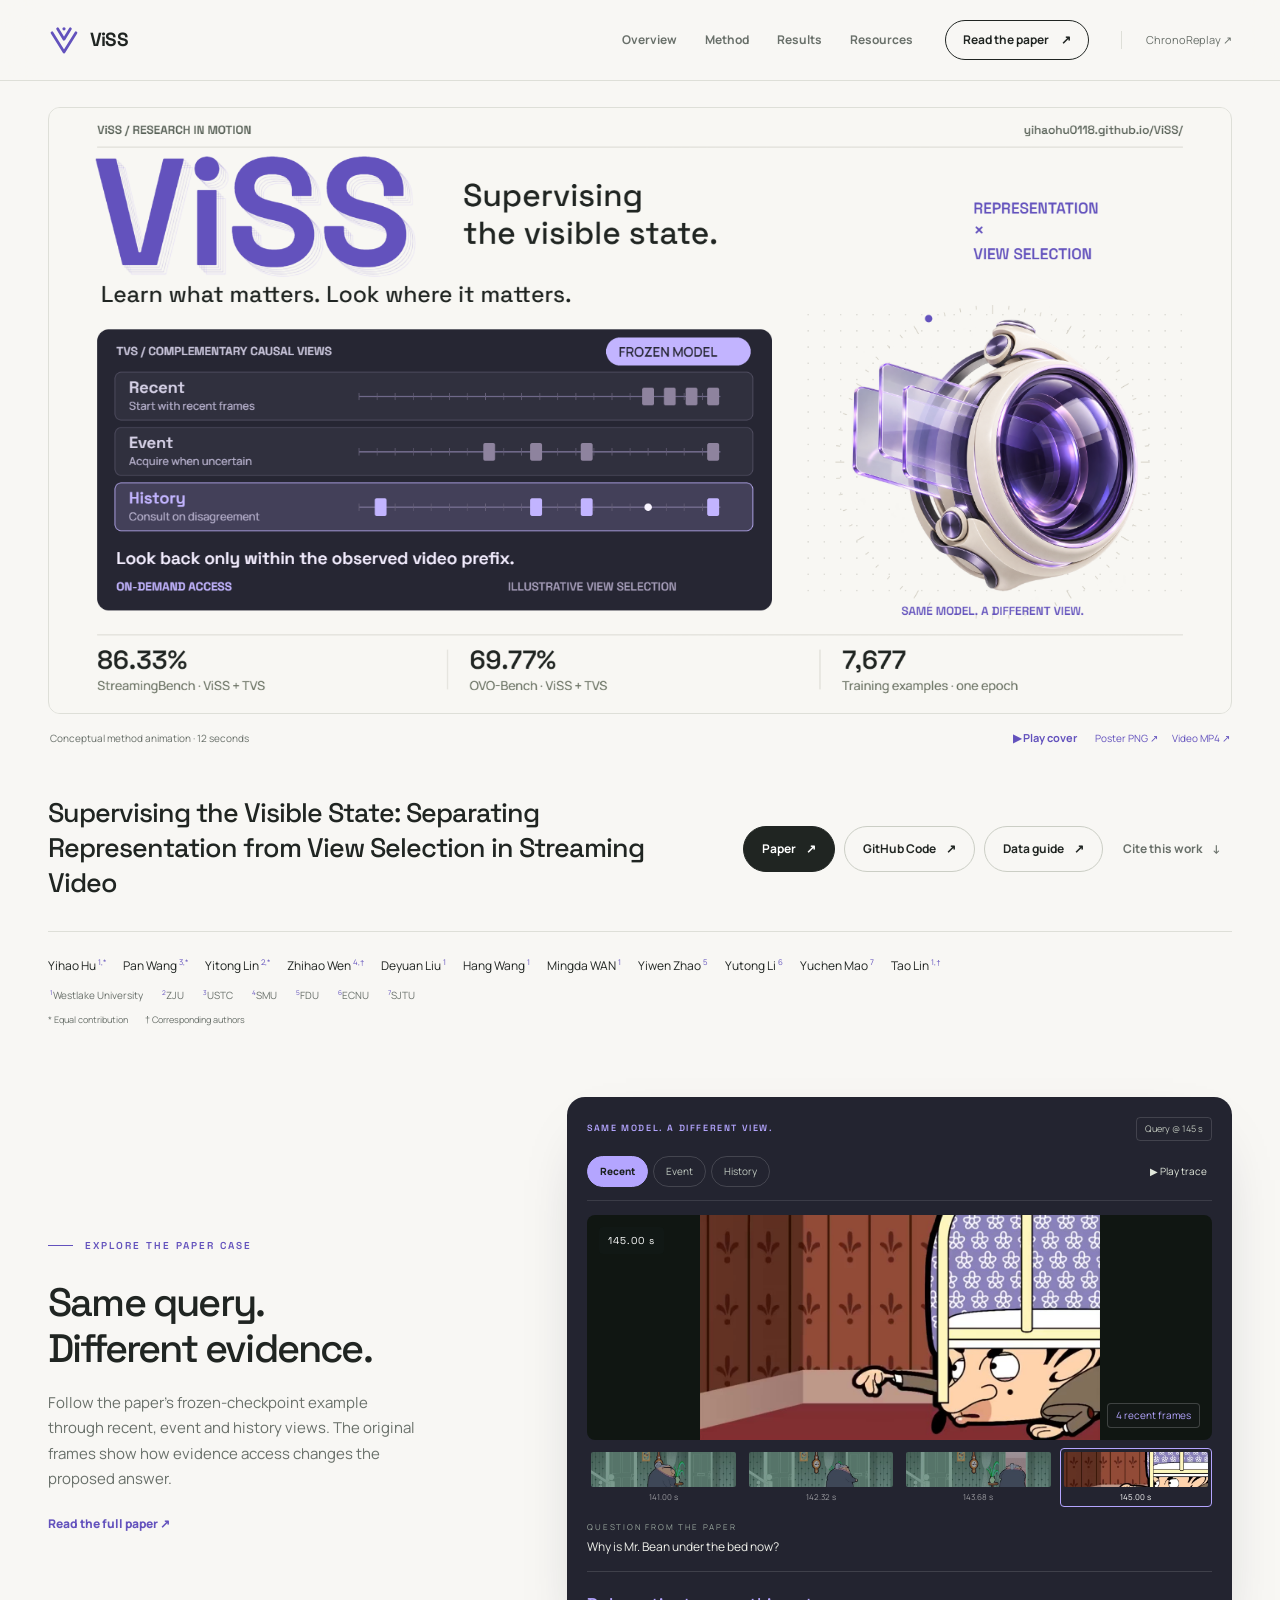
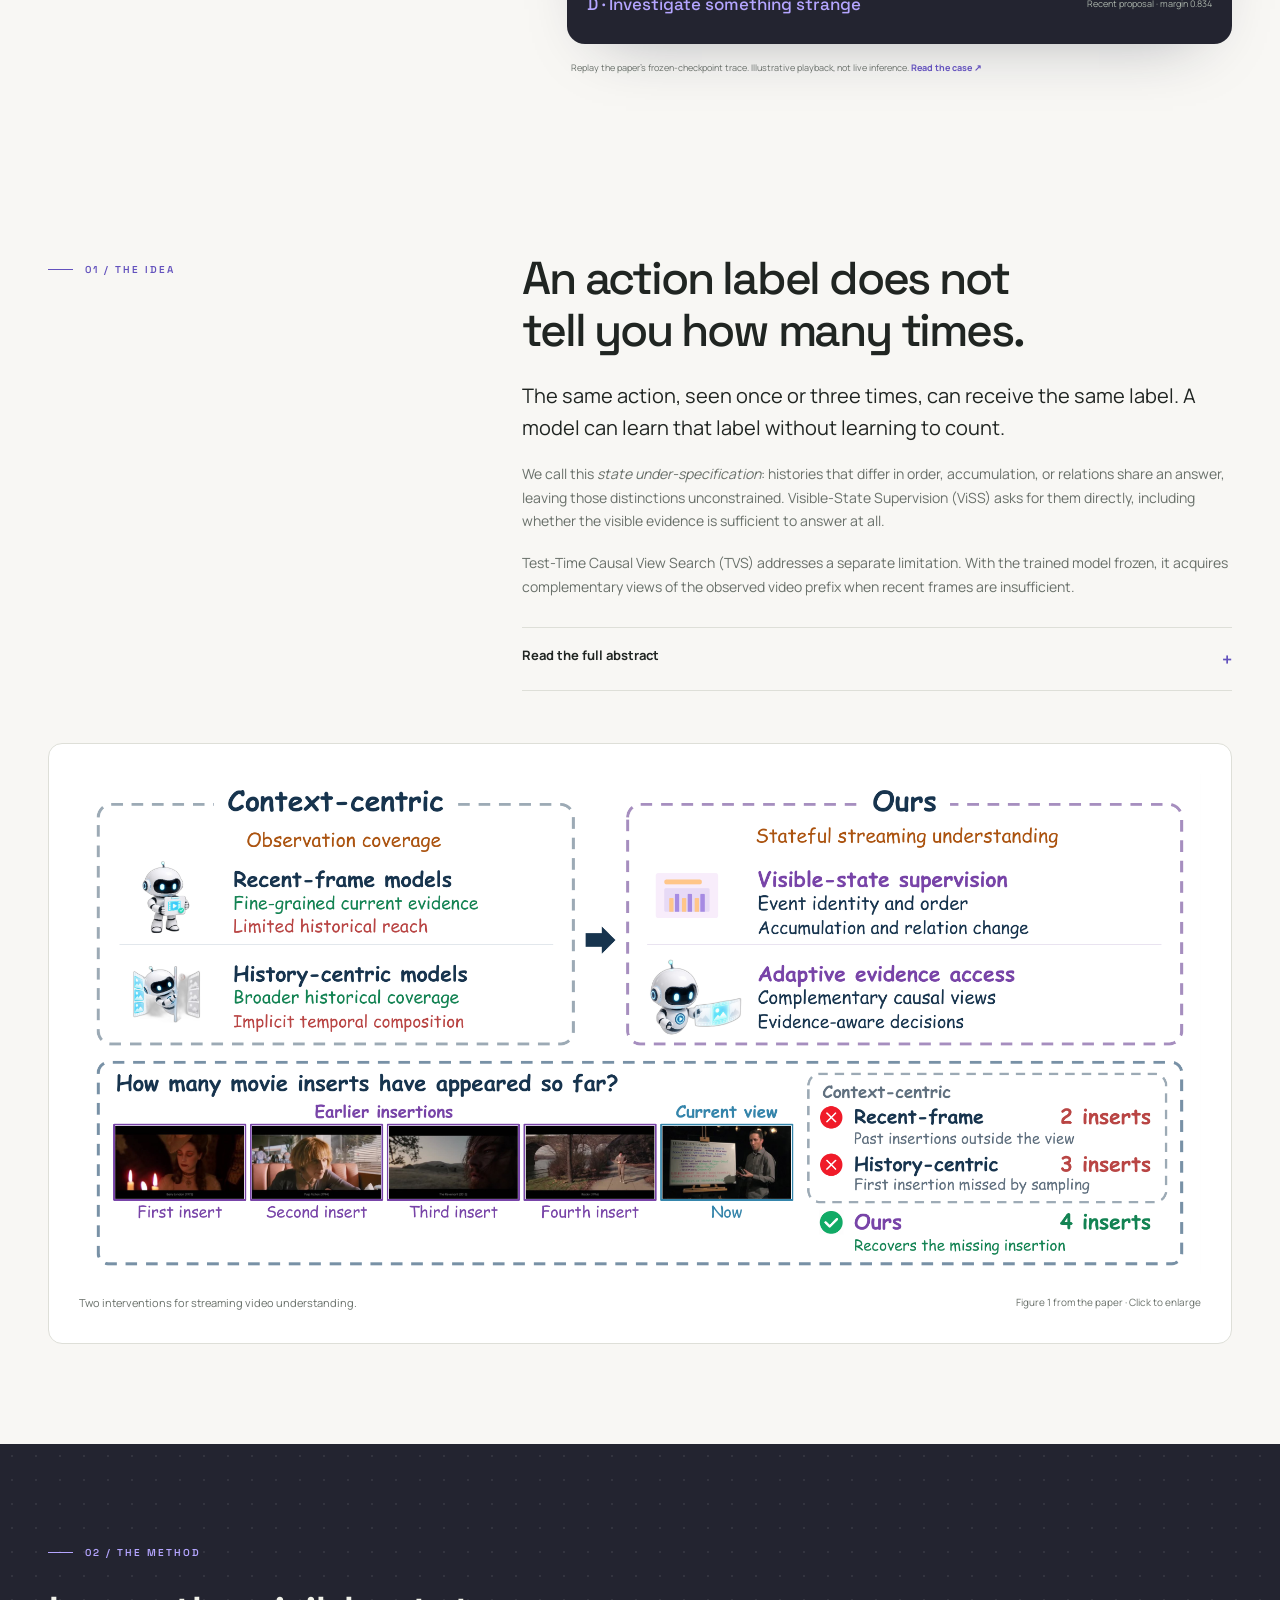
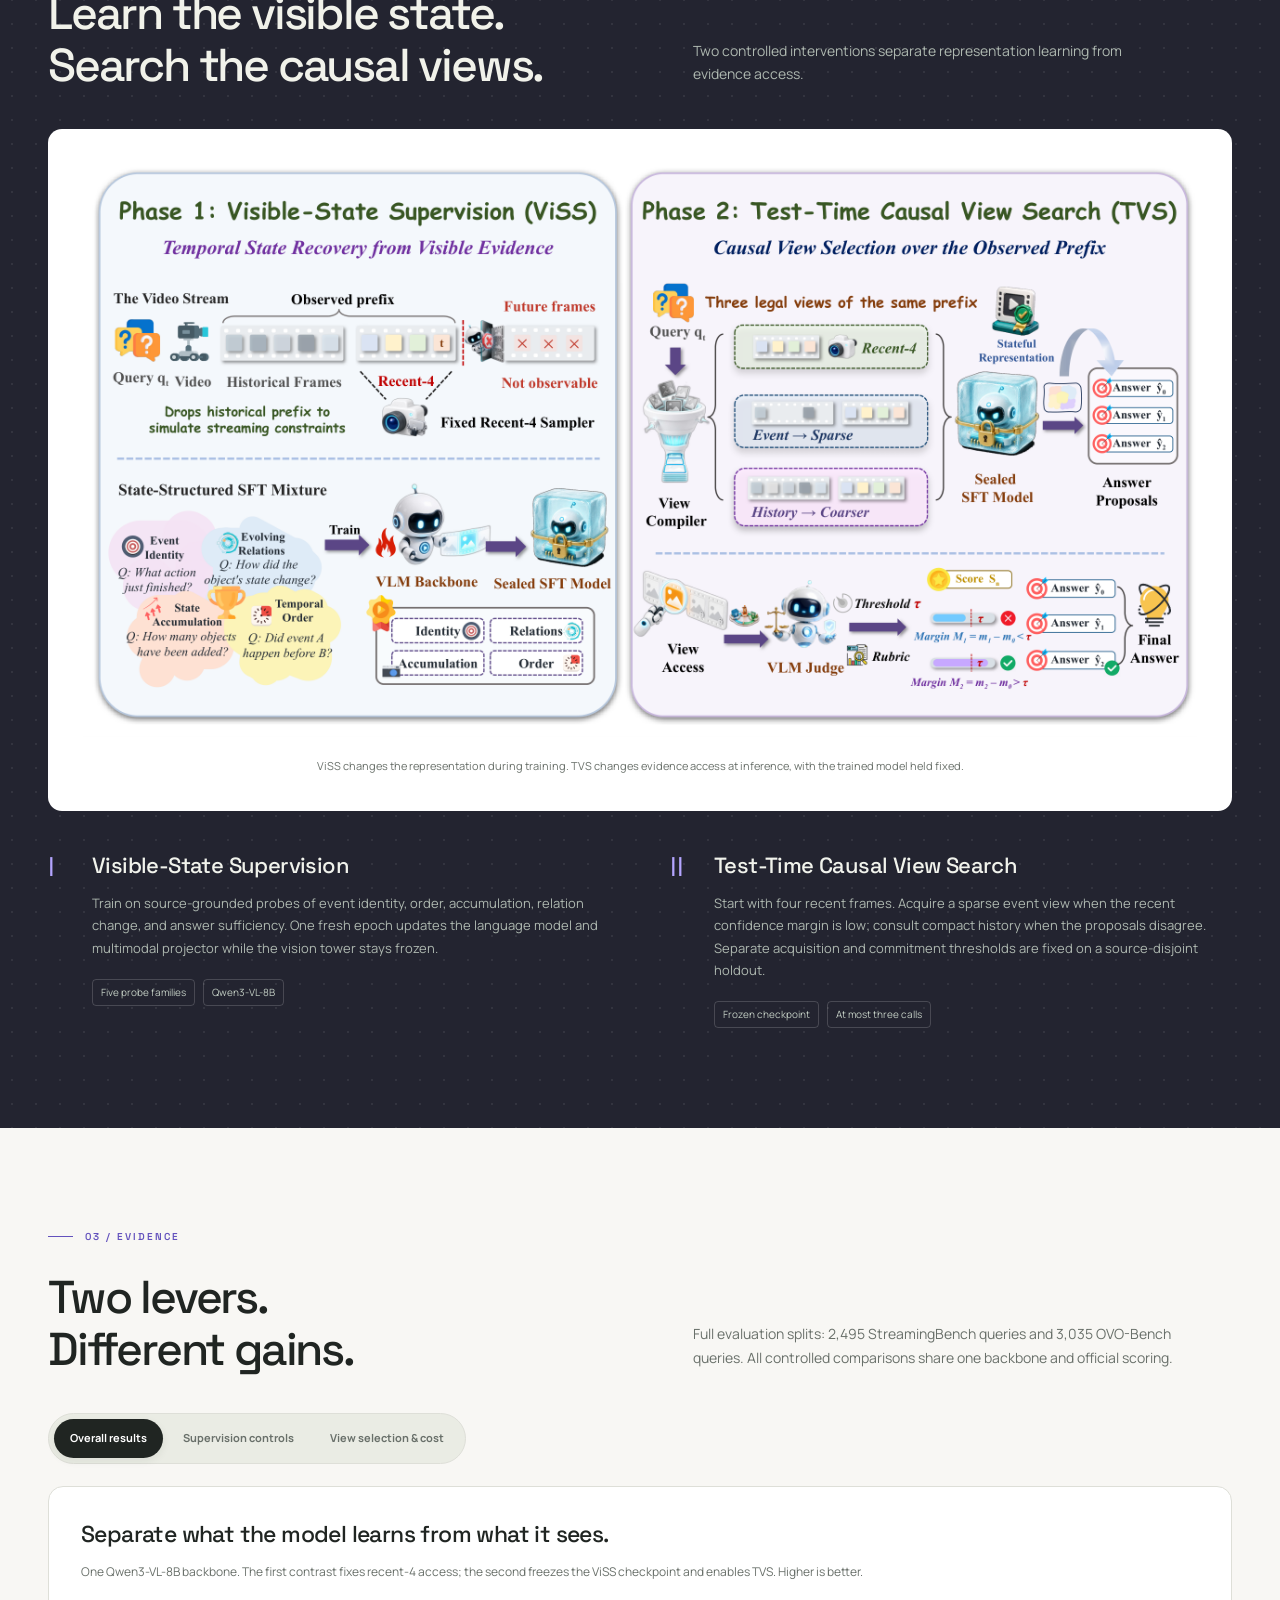
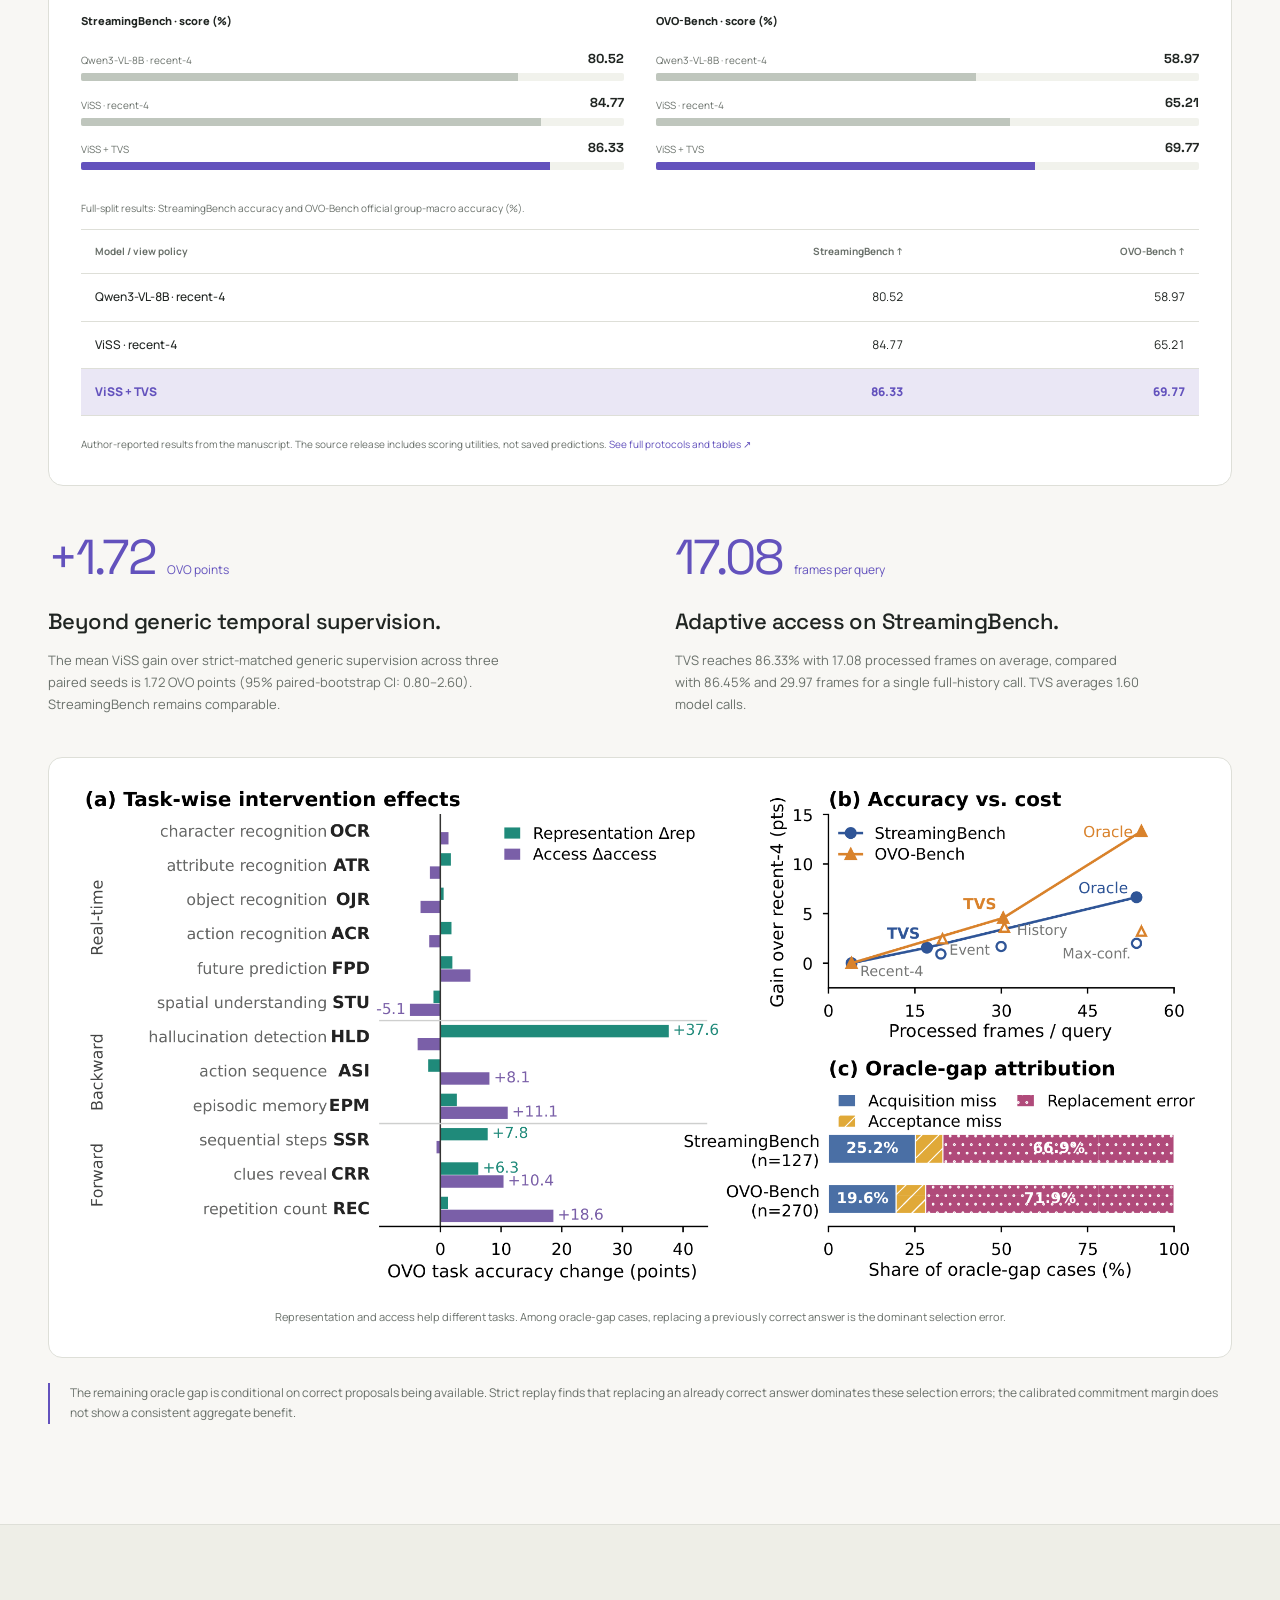
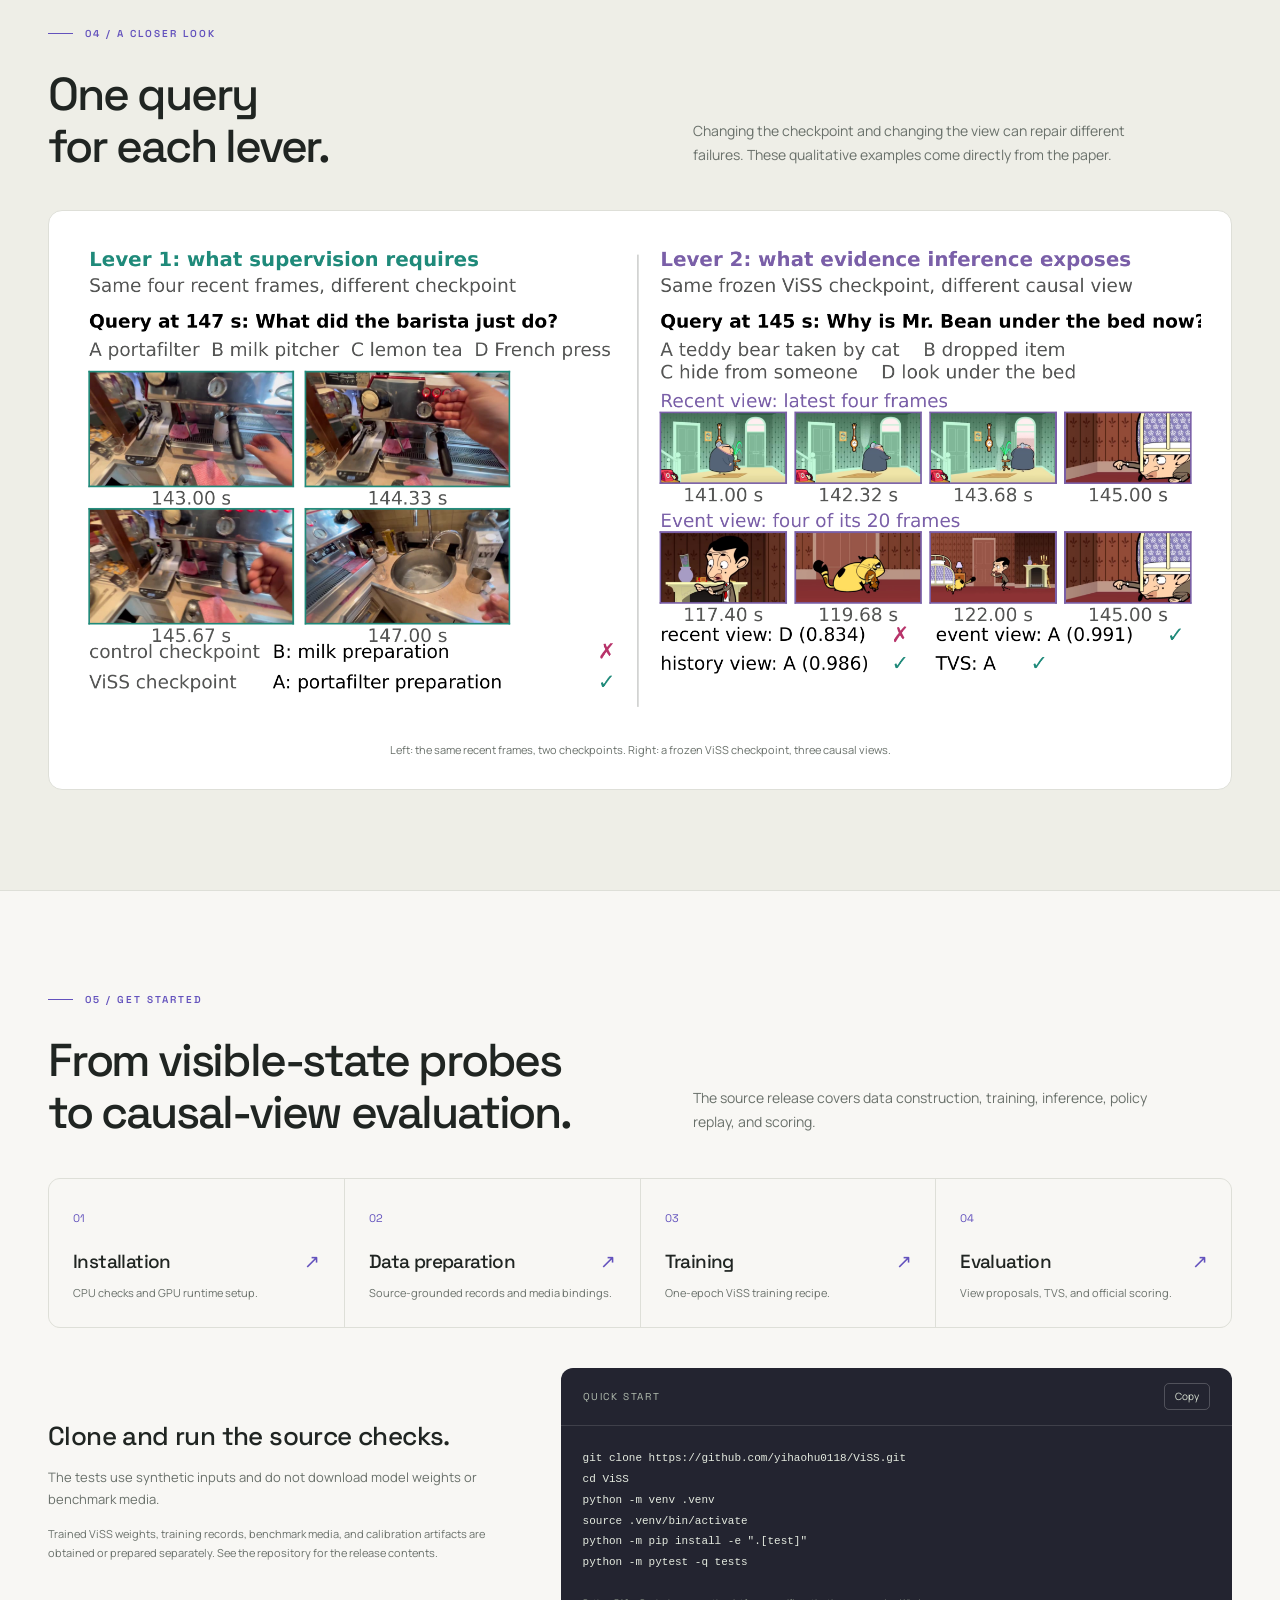
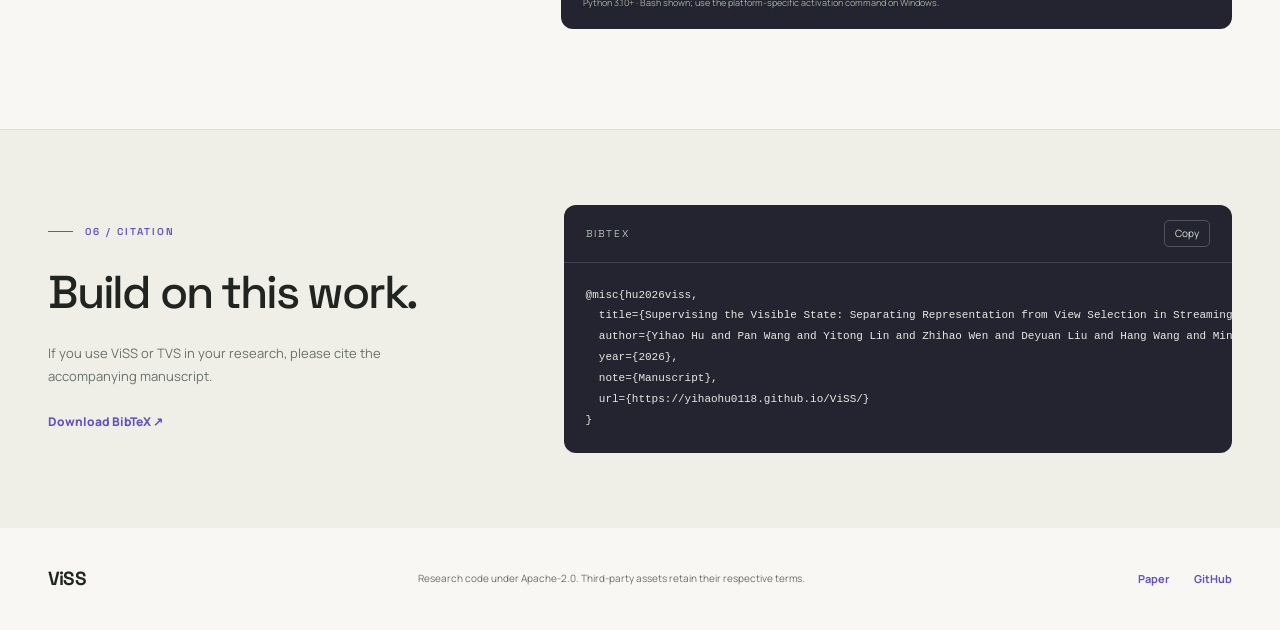
==== commit 31de7974: "Add original animated research cover and poster assets" ====
--- a/site/index.html
+++ b/site/index.html
@@ -10,14 +10,14 @@
 <meta content="Separating Representation from View Selection in Streaming Video." property="og:description"/>
 <meta content="website" property="og:type"/>
 <meta content="https://yihaohu0118.github.io/ViSS/" property="og:url"/>
-<meta content="https://yihaohu0118.github.io/ViSS/assets/teaser.png" property="og:image"/>
+<meta content="https://yihaohu0118.github.io/ViSS/assets/brand/cover.png" property="og:image"/>
 <meta content="summary_large_image" name="twitter:card"/>
 <link href="https://yihaohu0118.github.io/ViSS/" rel="canonical"/>
 <link href="assets/favicon.svg" rel="icon" type="image/svg+xml"/>
 <link href="style.css" rel="stylesheet"/>
 <title>ViSS | Supervising the Visible State</title>
 <script defer="" src="app.js"></script>
-<link as="font" crossorigin="" href="assets/fonts/manrope.woff2" rel="preload" type="font/woff2"/><link as="font" crossorigin="" href="assets/fonts/space-grotesk.woff2" rel="preload" type="font/woff2"/><script defer="" src="experience.js"></script><noscript><style>.demo-controls,.result-tabs{display:none}</style></noscript></head>
+<link as="font" crossorigin="" href="assets/fonts/manrope.woff2" rel="preload" type="font/woff2"/><link as="font" crossorigin="" href="assets/fonts/space-grotesk.woff2" rel="preload" type="font/woff2"/><script defer="" src="experience.js"></script><noscript><style>.demo-controls,.result-tabs{display:none}</style></noscript><link href="cover.css" rel="stylesheet"/><script defer="" src="cover.js"></script><meta content="1600" property="og:image:width"/><meta content="820" property="og:image:height"/><meta content="ViSS learns visible-state distinctions; TVS selects recent, event and compact-history views on demand while keeping the trained model fixed." property="og:image:alt"/></head>
 <body data-project="viss">
 <a class="skip-link" href="#main">Skip to content</a>
 <header class="site-header">
@@ -28,26 +28,38 @@
 <a class="sibling-link" href="https://yihaohu0118.github.io/ChronoReplay/">ChronoReplay ↗</a></nav>
 <div aria-hidden="true" class="reading-progress"></div></header>
 <main id="main">
-<section class="hero wrap" id="top"><div class="hero-layout"><div class="hero-copy"><p class="eyebrow"><span></span> Streaming video understanding · 2026</p><h1>Vi<span>SS</span></h1><p class="paper-title">Supervising the Visible State:<br class="desktop-break"/> Separating Representation from View Selection<br class="desktop-break"/> in Streaming Video</p><p class="hero-deck">Teach the visible state.<br/>Then look back for the evidence that matters.</p><div class="hero-actions">
+<section class="hero wrap" id="top"><figure class="brand-player">
+<video aria-label="ViSS learns visible-state distinctions; TVS selects recent, event and compact-history views on demand while keeping the trained model fixed." height="820" loop="" muted="" playsinline="" poster="assets/brand/cover.png" preload="none" width="1600">
+<source src="assets/brand/cover.mp4" type="video/mp4"/>
+<img alt="ViSS learns visible-state distinctions; TVS selects recent, event and compact-history views on demand while keeping the trained model fixed." height="820" src="assets/brand/cover.png" width="1600"/>
+</video>
+<figcaption><span>Conceptual method animation · 12 seconds</span>
+<div class="cover-controls"><button aria-pressed="false" class="cover-toggle" type="button">▶ Play cover</button>
+<span class="cover-links"><a download="ViSS-poster.png" href="assets/brand/cover.png">Poster PNG ↗</a>
+<a download="ViSS-cover.mp4" href="assets/brand/cover.mp4">Video MP4 ↗</a></span></div>
+</figcaption></figure><div class="hero-layout"><div class="hero-copy"><h1 class="sr-only">Vi<span>SS</span></h1><p class="paper-title">Supervising the Visible State:<br class="desktop-break"/> Separating Representation from View Selection<br class="desktop-break"/> in Streaming Video</p></div>
+<div class="hero-actions">
 <a class="button primary" href="assets/ViSS.pdf">Paper <span aria-hidden="true">↗</span></a>
 <a class="button" href="https://github.com/yihaohu0118/ViSS">GitHub Code <span aria-hidden="true">↗</span></a>
 <a class="button" href="https://github.com/yihaohu0118/ViSS/blob/main/docs/DATA.md">Data guide <span aria-hidden="true">↗</span></a>
 <a class="button subtle" href="#citation">Cite this work <span aria-hidden="true">↓</span></a>
-</div></div>
-<div class="demo-shell">
+</div></div><div aria-label="Authors and affiliations" class="author-panel"><p class="authors"><span>Yihao Hu<sup>1,*</sup></span><span>Pan Wang<sup>3,*</sup></span><span>Yitong Lin<sup>2,*</sup></span><span>Zhihao Wen<sup>4,†</sup></span><span>Deyuan Liu<sup>1</sup></span><span>Hang Wang<sup>1</sup></span><span>Mingda WAN<sup>1</sup></span><span>Yiwen Zhao<sup>5</sup></span><span>Yutong Li<sup>6</sup></span><span>Yuchen Mao<sup>7</sup></span><span>Tao Lin<sup>1,†</sup></span></p><p class="affiliations"><span><sup>1</sup>Westlake University</span><span><sup>2</sup>ZJU</span><span><sup>3</sup>USTC</span><span><sup>4</sup>SMU</span><span><sup>5</sup>FDU</span><span><sup>6</sup>ECNU</span><span><sup>7</sup>SJTU</span></p><p class="author-notes">* Equal contribution <span>† Corresponding authors</span></p></div><div aria-label="Research highlights" class="metrics">
+<div><strong>86.33<span>%</span></strong><p>StreamingBench · ViSS + TVS</p></div>
+<div><strong>69.77<span>%</span></strong><p>OVO-Bench · ViSS + TVS</p></div>
+<div><strong>7,677</strong><p>Training examples · One epoch</p></div>
+</div></section><section aria-label="Interactive paper example" class="demo-story wrap" id="demo">
+<div class="demo-story-copy"><div class="section-label">Explore the paper case</div>
+<h2>Same query.<br/>Different evidence.</h2><p>Follow the paper’s frozen-checkpoint example through recent, event and history views. The original frames show how evidence access changes the proposed answer.</p>
+<a class="text-link" href="assets/ViSS.pdf">Read the full paper ↗</a></div><div class="demo-shell">
 <div aria-label="Interactive paper example" class="demo-board">
 <div class="demo-topline"><span class="demo-kicker">Same model. A different view.</span><span class="demo-badge">Query @ 145 s</span></div>
 <div aria-label="Explore the paper example" class="demo-controls" role="group"><button aria-pressed="true" data-mode="recent" type="button">Recent</button><button aria-pressed="false" data-mode="event" type="button">Event</button><button aria-pressed="false" data-mode="history" type="button">History</button><button aria-pressed="false" class="play-trace" type="button">▶ Play trace</button></div>
-<div class="demo-image-wrap"><img alt="Observation frame from the paper's qualitative example." class="demo-image" fetchpriority="high" height="360" src="assets/replay/bean_145.00s.jpg" width="600"/><span class="frame-label">145.00 s</span><span class="frame-corner">4 recent frames</span></div>
+<div class="demo-image-wrap"><img alt="Observation frame from the paper's qualitative example." class="demo-image" fetchpriority="auto" height="360" loading="lazy" src="assets/replay/bean_145.00s.jpg" width="600"/><span class="frame-label">145.00 s</span><span class="frame-corner">4 recent frames</span></div>
 <div aria-label="Choose an observation frame" class="filmstrip" role="group"></div>
 <div class="demo-question"><small>Question from the paper</small><span class="question-text">Why is Mr. Bean under the bed now?</span></div>
 <div aria-live="polite" class="demo-answer"><strong class="answer-value">D · Investigate something strange</strong><span class="answer-caption">Recent proposal · margin 0.834</span></div>
 </div>
 <p class="demo-footnote">Replay the paper’s frozen-checkpoint trace. Illustrative playback, not live inference. <a href="assets/ViSS.pdf">Read the case ↗</a></p>
-</div></div><div aria-label="Authors and affiliations" class="author-panel"><p class="authors"><span>Yihao Hu<sup>1,*</sup></span><span>Pan Wang<sup>3,*</sup></span><span>Yitong Lin<sup>2,*</sup></span><span>Zhihao Wen<sup>4,†</sup></span><span>Deyuan Liu<sup>1</sup></span><span>Hang Wang<sup>1</sup></span><span>Mingda WAN<sup>1</sup></span><span>Yiwen Zhao<sup>5</sup></span><span>Yutong Li<sup>6</sup></span><span>Yuchen Mao<sup>7</sup></span><span>Tao Lin<sup>1,†</sup></span></p><p class="affiliations"><span><sup>1</sup>Westlake University</span><span><sup>2</sup>ZJU</span><span><sup>3</sup>USTC</span><span><sup>4</sup>SMU</span><span><sup>5</sup>FDU</span><span><sup>6</sup>ECNU</span><span><sup>7</sup>SJTU</span></p><p class="author-notes">* Equal contribution <span>† Corresponding authors</span></p></div><div aria-label="Research highlights" class="metrics">
-<div><strong>86.33<span>%</span></strong><p>StreamingBench · ViSS + TVS</p></div>
-<div><strong>69.77<span>%</span></strong><p>OVO-Bench · ViSS + TVS</p></div>
-<div><strong>7,677</strong><p>Training examples · One epoch</p></div>
 </div></section>
 <section class="section overview wrap" id="overview">
 <div class="section-label">01 / The idea</div>
--- a/site/cover.css
+++ b/site/cover.css
@@ -0,0 +1,44 @@
+/* Shared poster treatment for the two research projects. */
+.sr-only{position:absolute;width:1px;height:1px;overflow:hidden;clip:rect(0,0,0,0);white-space:nowrap}
+.hero{padding-top:26px}
+.brand-player{margin:0 0 34px;position:relative}
+.brand-player video{display:block;width:100%;height:auto;aspect-ratio:80/41;background:#f8f7f3;border:1px solid var(--line);border-radius:12px}
+.brand-player figcaption{display:flex;align-items:center;justify-content:space-between;gap:12px;font-size:11px;color:var(--muted);padding:12px 2px;margin-top:0}
+.cover-controls{display:flex;align-items:center;gap:18px;flex-shrink:0}
+.cover-toggle{background:none;border:0;padding:3px 0;font-size:11px;font-weight:700;color:var(--accent);display:none}
+.cover-toggle.ready{display:inline-block}
+.cover-toggle:disabled{opacity:.6;cursor:default}
+.cover-links{display:flex;gap:14px}
+.hero-layout{grid-template-columns:minmax(0,1.2fr) minmax(0,1fr);gap:36px;align-items:center}
+.hero-copy{padding:0}
+.hero .paper-title{max-width:720px;font-size:clamp(23px,2.1vw,30px);line-height:1.3;letter-spacing:-1px}
+.hero .hero-actions{margin:0;justify-content:flex-end;gap:9px}
+.hero .author-panel{margin-top:30px;padding-top:24px}
+.hero .metrics{margin-top:0}
+.hero>.metrics{position:absolute;width:1px;height:1px;overflow:hidden;clip-path:inset(50%);white-space:nowrap;margin:0;padding:0;border:0}
+.demo-story{padding-top:70px;padding-bottom:76px;display:grid;grid-template-columns:.8fr 1.2fr;align-items:center;gap:76px}
+.demo-story-copy h2{font-size:clamp(32px,3.1vw,46px);line-height:1.16;letter-spacing:-1.8px;margin:18px 0}
+.demo-story-copy p{font-size:15px;color:var(--muted);max-width:370px}
+.demo-story-copy .text-link{display:inline-block;margin-top:22px}
+.demo-story .demo-shell{width:100%;min-width:0}
+.demo-story .demo-shell:before{display:none}
+@media(max-width:900px){
+  .hero-layout{grid-template-columns:1fr;gap:20px}
+  .hero .hero-actions{justify-content:flex-start}
+  .brand-player{margin-bottom:24px}
+  .demo-story{gap:28px;grid-template-columns:1fr}
+  .cover-links{gap:12px}
+}
+@media(max-width:600px){
+  .hero{padding-top:20px}
+  .brand-player video{border-radius:6px}
+  .brand-player figcaption{align-items:flex-start;font-size:10px;padding-top:10px;gap:8px;flex-wrap:wrap}
+  .cover-controls{gap:16px}
+  .cover-toggle{font-size:10px;min-height:28px}
+  .cover-links a{display:inline-flex;align-items:center;min-height:28px}
+  .hero .paper-title{font-size:25px;letter-spacing:-.8px}
+  .hero .author-panel{margin-top:24px}
+  .demo-story{grid-template-columns:1fr;padding-top:40px;padding-bottom:40px}
+  .demo-story-copy h2{font-size:34px}
+  .demo-story-copy p{max-width:none}
+}
